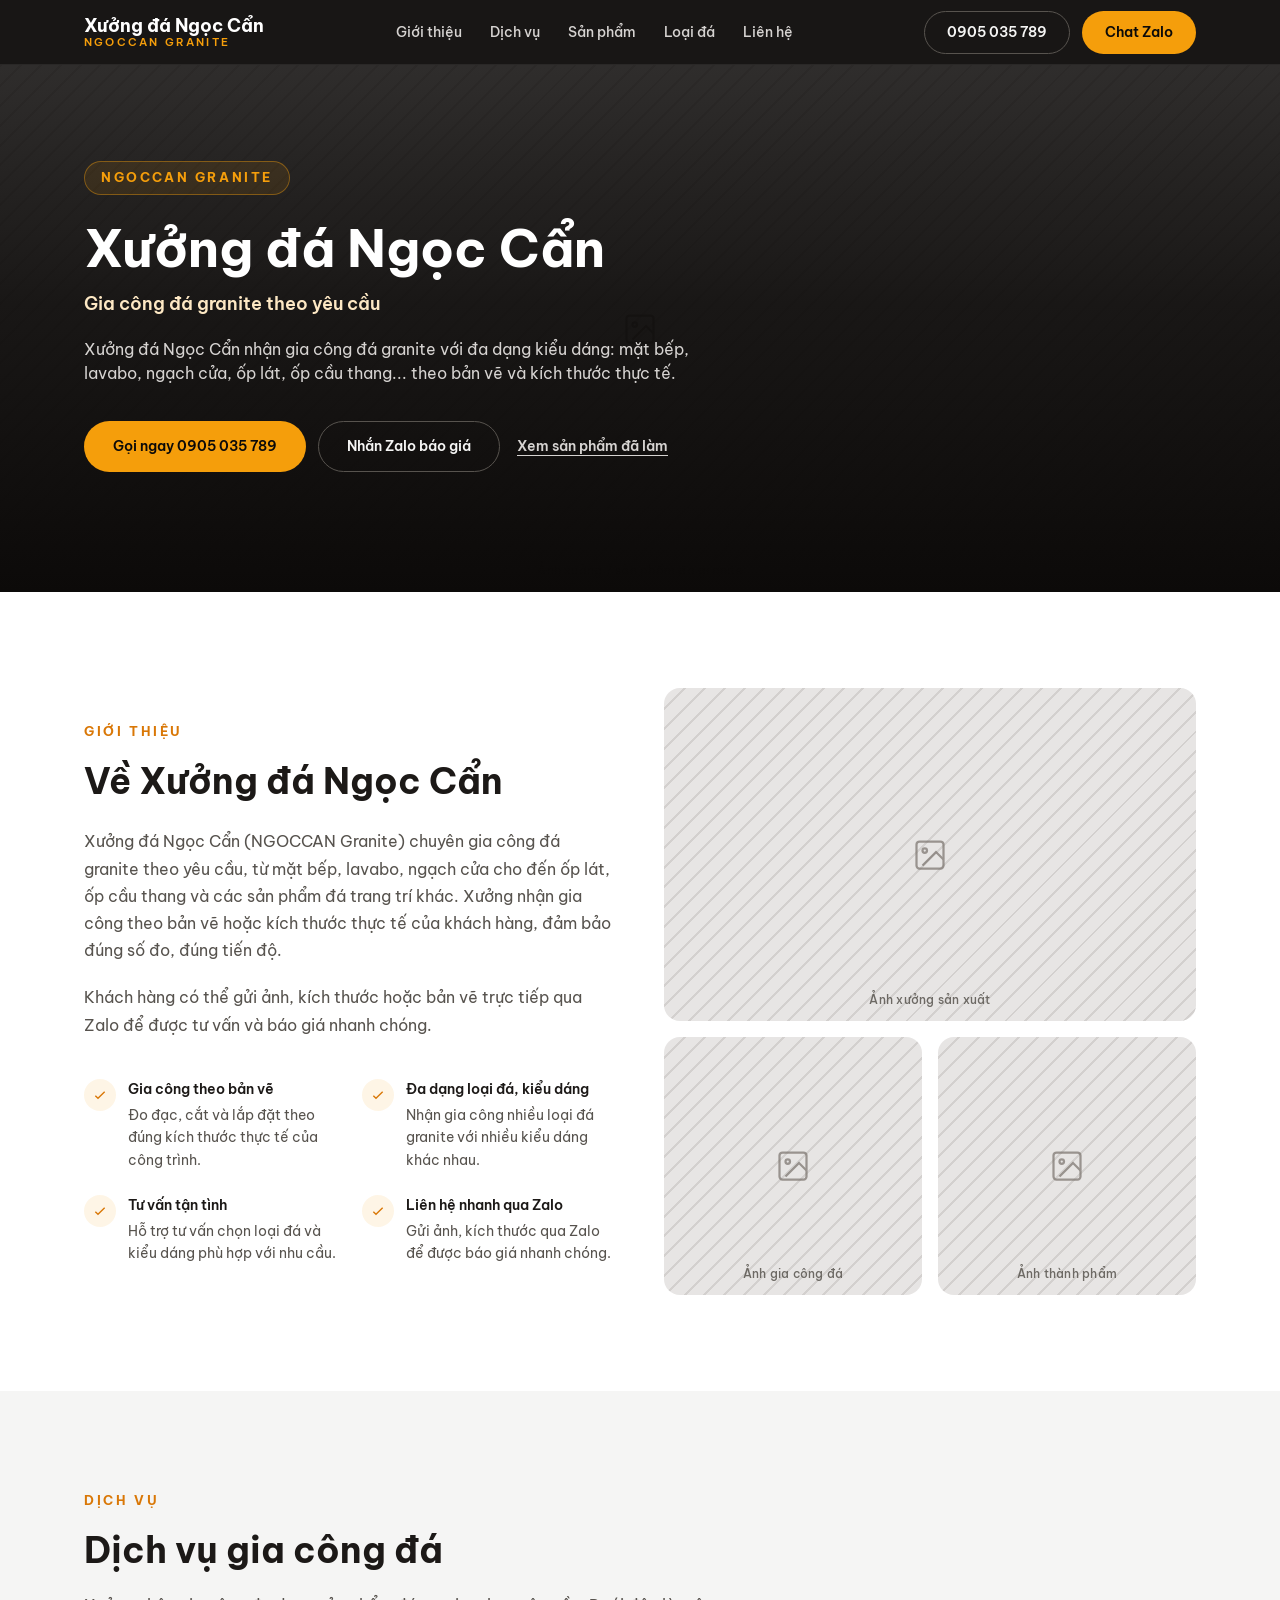
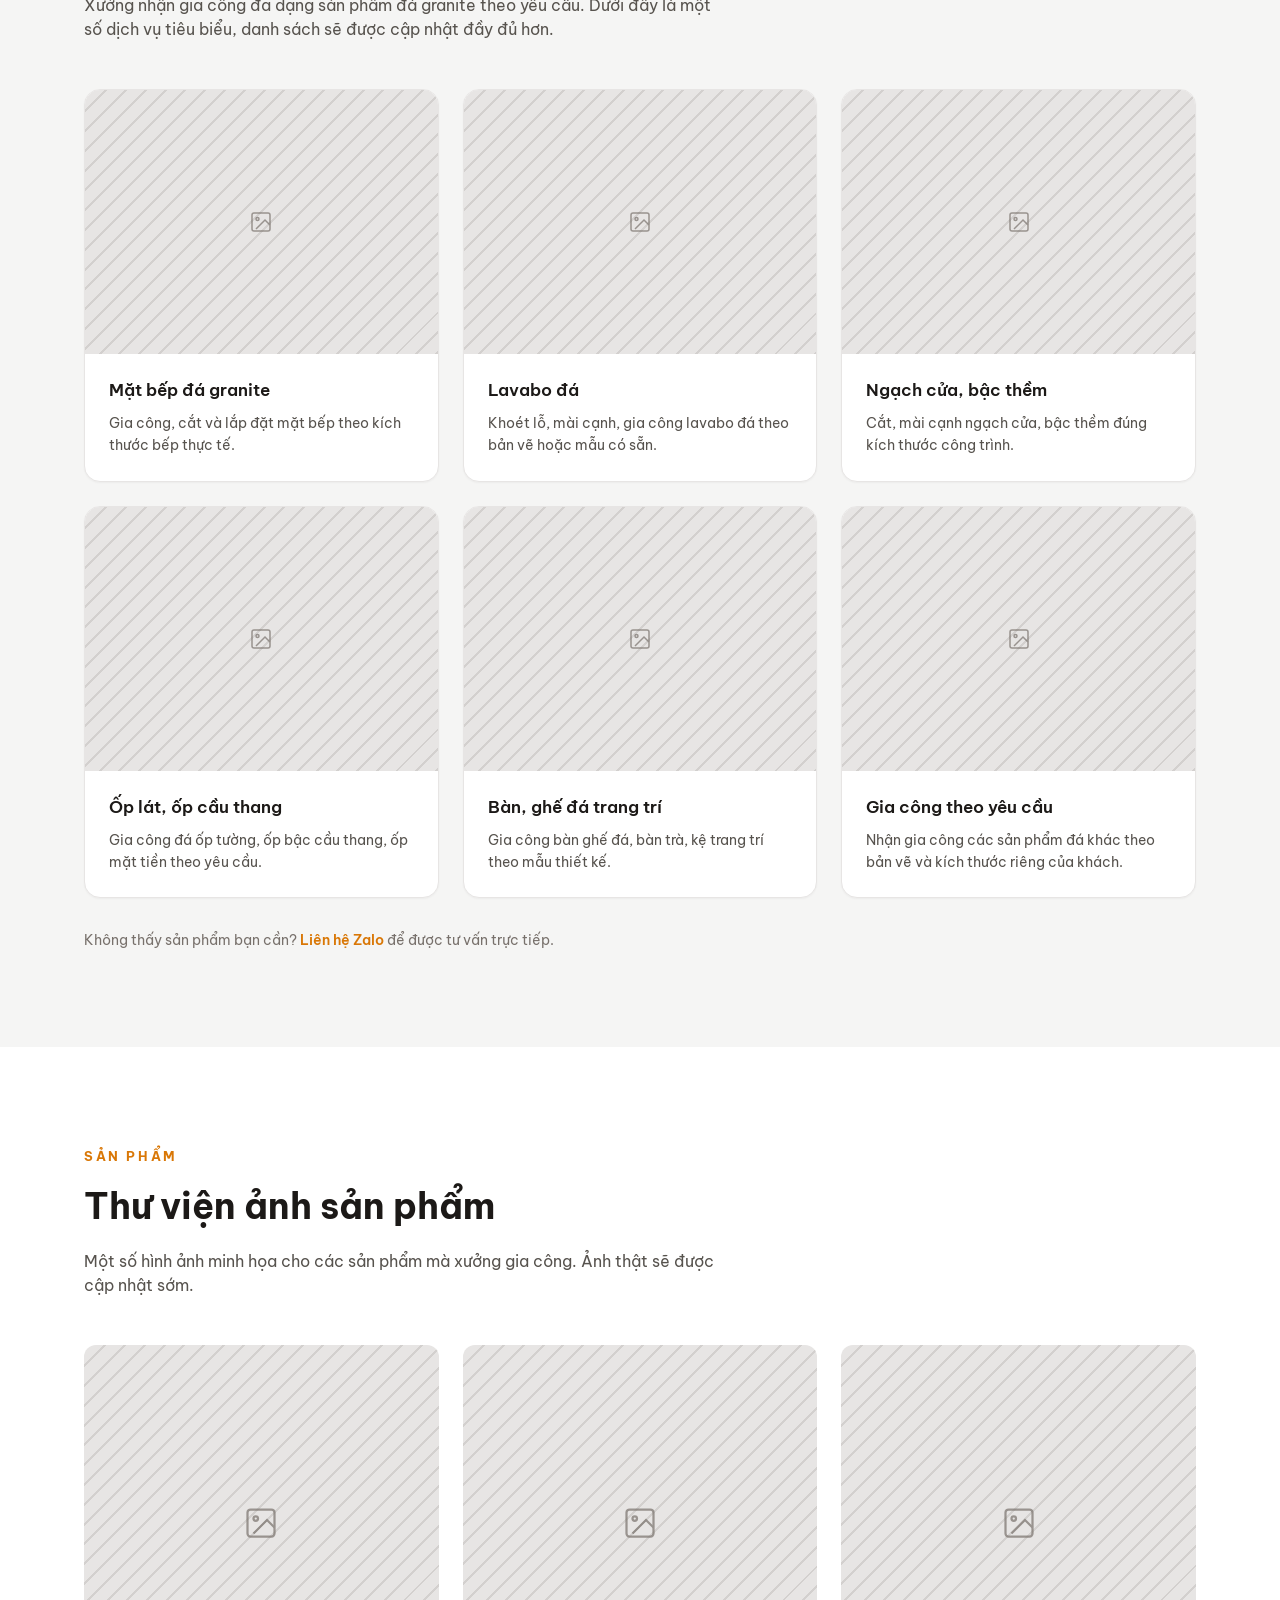
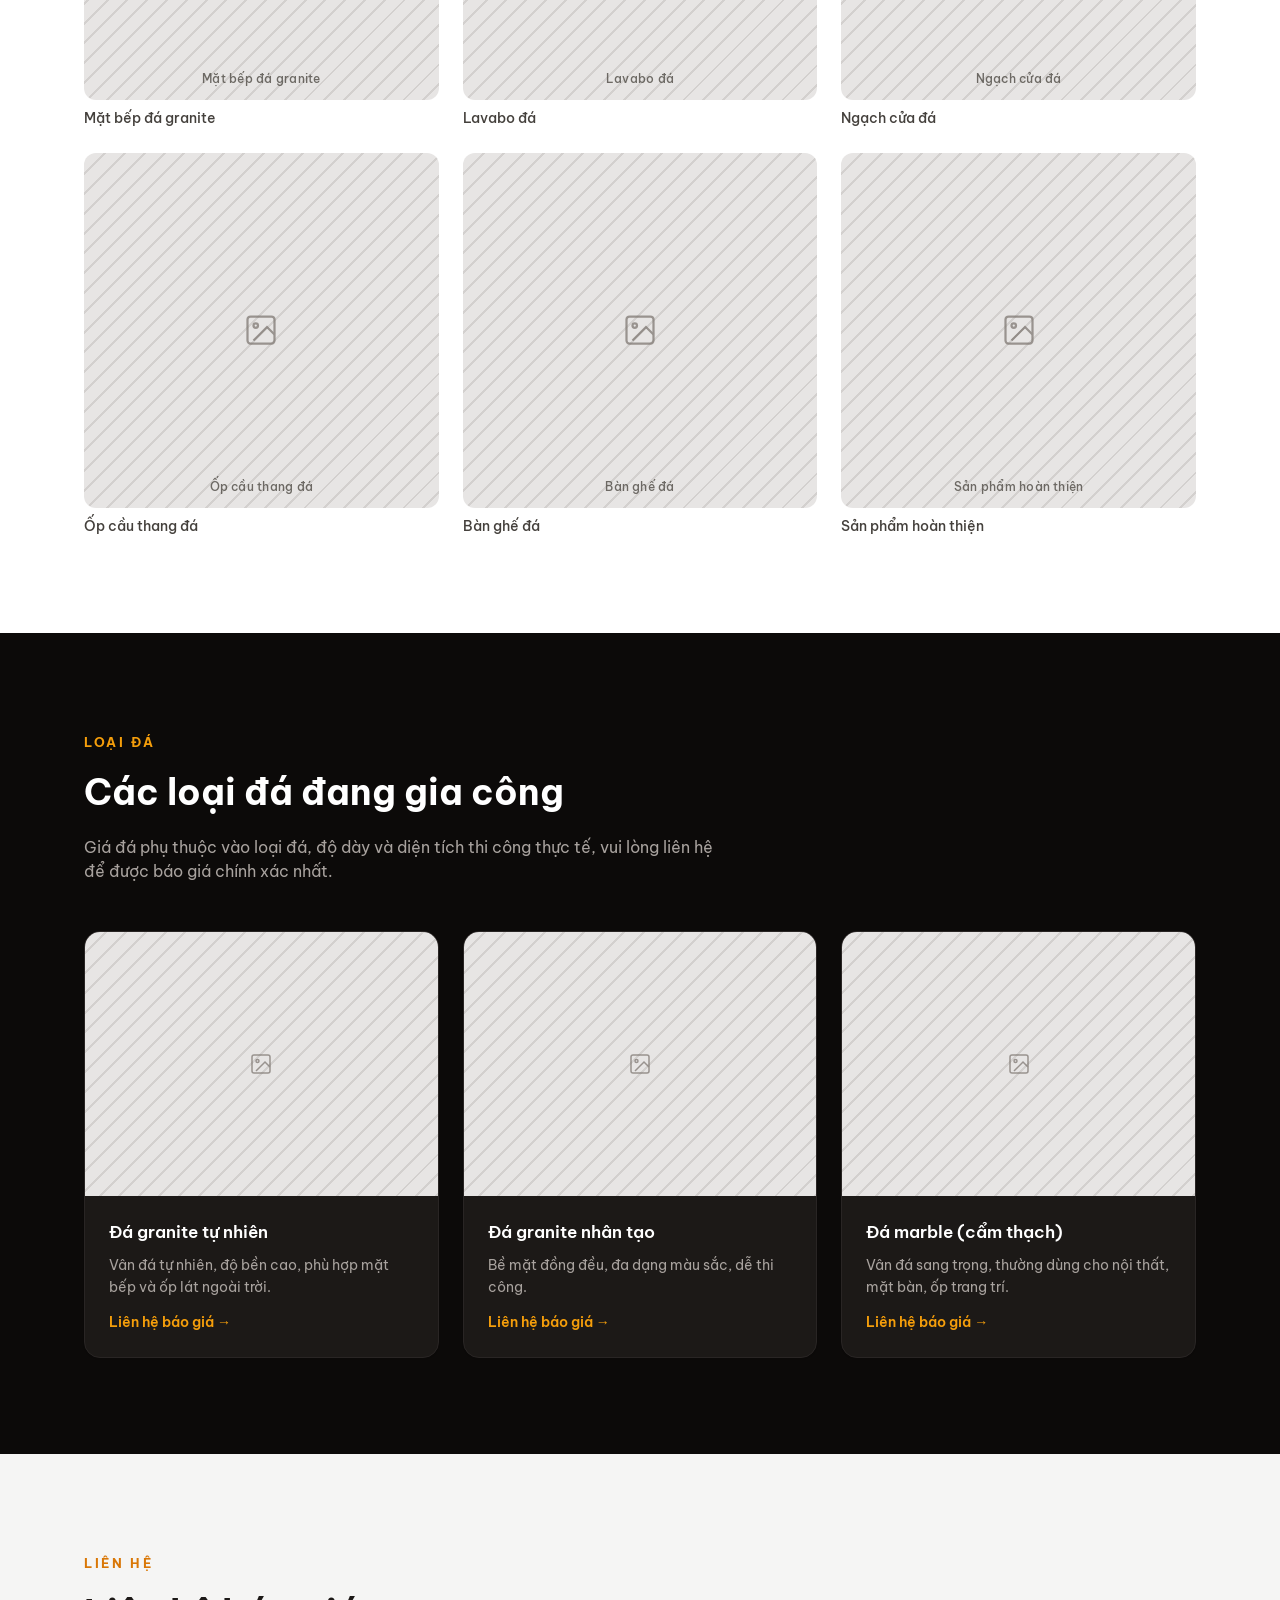
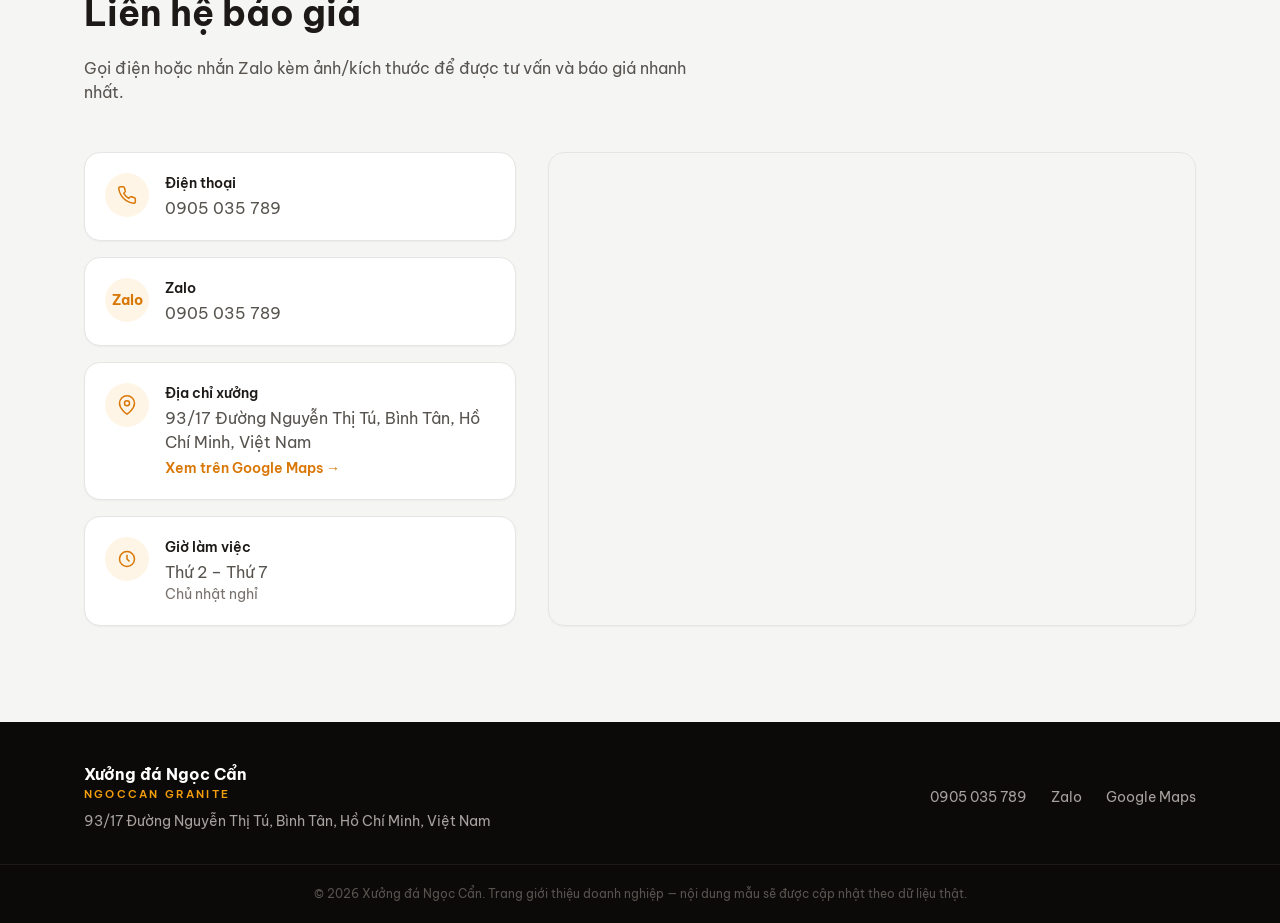
==== index.html @ cade65ae "Initial commit of Ngoc-Can-Granite landing page" ====
<!doctype html>
<html lang="vi">
<head>
  <meta charset="UTF-8" />
  <meta name="viewport" content="width=device-width, initial-scale=1" />
  <title>Xưởng đá Ngọc Cẩn | NGOCCAN Granite</title>
  <meta
    name="description"
    content="Xưởng đá Ngọc Cẩn nhận gia công đá granite theo yêu cầu: mặt bếp, lavabo, ngạch cửa, ốp lát, ốp cầu thang... theo bản vẽ và kích thước thực tế."
  />
  <link rel="preconnect" href="https://fonts.googleapis.com" />
  <link rel="preconnect" href="https://fonts.gstatic.com" crossorigin />
  <link
    href="https://fonts.googleapis.com/css2?family=Be+Vietnam+Pro:wght@400;500;600;700;800&display=swap"
    rel="stylesheet"
  />
  <link rel="stylesheet" href="css/styles.css" />
</head>
<body>
  <!-- HEADER -->
  <header class="site-header">
    <div class="container header-inner">
      <a href="#top" class="brand">
        <span class="brand-name">Xưởng đá Ngọc Cẩn</span>
        <span class="brand-sub">NGOCCAN Granite</span>
      </a>

      <nav class="nav-desktop" aria-label="Điều hướng chính">
        <a href="#gioi-thieu">Giới thiệu</a>
        <a href="#dich-vu">Dịch vụ</a>
        <a href="#san-pham">Sản phẩm</a>
        <a href="#loai-da">Loại đá</a>
        <a href="#lien-he">Liên hệ</a>
      </nav>

      <div class="header-cta">
        <a href="tel:0905035789" class="btn btn-outline-light">0905 035 789</a>
        <a
          href="https://zalo.me/0905035789"
          target="_blank"
          rel="noopener noreferrer"
          class="btn btn-primary"
          >Chat Zalo</a
        >
      </div>

      <button
        type="button"
        class="menu-toggle"
        id="menuToggle"
        aria-label="Mở menu"
        aria-expanded="false"
        aria-controls="mobileMenu"
      >
        <svg viewBox="0 0 24 24" fill="none" stroke="currentColor" stroke-width="1.8">
          <path d="M4 7h16M4 12h16M4 17h16" />
        </svg>
      </button>
    </div>

    <div class="mobile-menu" id="mobileMenu" hidden>
      <nav aria-label="Điều hướng di động">
        <a href="#gioi-thieu">Giới thiệu</a>
        <a href="#dich-vu">Dịch vụ</a>
        <a href="#san-pham">Sản phẩm</a>
        <a href="#loai-da">Loại đá</a>
        <a href="#lien-he">Liên hệ</a>
      </nav>
      <div class="mobile-menu-cta">
        <a href="tel:0905035789" class="btn btn-outline-light block"
          >Gọi 0905 035 789</a
        >
        <a
          href="https://zalo.me/0905035789"
          target="_blank"
          rel="noopener noreferrer"
          class="btn btn-primary block"
          >Chat Zalo</a
        >
      </div>
    </div>
  </header>

  <main>
    <!-- HERO -->
    <section id="top" class="hero">
      <div class="hero-bg">
        <div class="placeholder-img" data-label="Ảnh xưởng / sản phẩm đá granite"></div>
        <div class="hero-overlay"></div>
      </div>

      <div class="container hero-content">
        <span class="eyebrow eyebrow-dark">NGOCCAN Granite</span>
        <h1>Xưởng đá Ngọc Cẩn</h1>
        <p class="hero-tagline">Gia công đá granite theo yêu cầu</p>
        <p class="hero-desc">
          Xưởng đá Ngọc Cẩn nhận gia công đá granite với đa dạng kiểu dáng:
          mặt bếp, lavabo, ngạch cửa, ốp lát, ốp cầu thang... theo bản vẽ và
          kích thước thực tế.
        </p>
        <div class="hero-actions">
          <a href="tel:0905035789" class="btn btn-primary btn-lg"
            >Gọi ngay 0905 035 789</a
          >
          <a
            href="https://zalo.me/0905035789"
            target="_blank"
            rel="noopener noreferrer"
            class="btn btn-outline-light btn-lg"
            >Nhắn Zalo báo giá</a
          >
          <a href="#san-pham" class="btn btn-link">Xem sản phẩm đã làm</a>
        </div>
      </div>
    </section>

    <!-- GIỚI THIỆU -->
    <section id="gioi-thieu" class="section section-white">
      <div class="container about-grid">
        <div>
          <span class="eyebrow">Giới thiệu</span>
          <h2>Về Xưởng đá Ngọc Cẩn</h2>
          <p>
            Xưởng đá Ngọc Cẩn (NGOCCAN Granite) chuyên gia công đá granite
            theo yêu cầu, từ mặt bếp, lavabo, ngạch cửa cho đến ốp lát, ốp cầu
            thang và các sản phẩm đá trang trí khác. Xưởng nhận gia công theo
            bản vẽ hoặc kích thước thực tế của khách hàng, đảm bảo đúng số
            đo, đúng tiến độ.
          </p>
          <p>
            Khách hàng có thể gửi ảnh, kích thước hoặc bản vẽ trực tiếp qua
            Zalo để được tư vấn và báo giá nhanh chóng.
          </p>

          <dl class="highlights">
            <div class="highlight-item">
              <span class="highlight-icon">
                <svg viewBox="0 0 24 24" fill="none" stroke="currentColor" stroke-width="2">
                  <path d="M5 13l4 4L19 7" />
                </svg>
              </span>
              <div>
                <dt>Gia công theo bản vẽ</dt>
                <dd>
                  Đo đạc, cắt và lắp đặt theo đúng kích thước thực tế của
                  công trình.
                </dd>
              </div>
            </div>
            <div class="highlight-item">
              <span class="highlight-icon">
                <svg viewBox="0 0 24 24" fill="none" stroke="currentColor" stroke-width="2">
                  <path d="M5 13l4 4L19 7" />
                </svg>
              </span>
              <div>
                <dt>Đa dạng loại đá, kiểu dáng</dt>
                <dd>
                  Nhận gia công nhiều loại đá granite với nhiều kiểu dáng
                  khác nhau.
                </dd>
              </div>
            </div>
            <div class="highlight-item">
              <span class="highlight-icon">
                <svg viewBox="0 0 24 24" fill="none" stroke="currentColor" stroke-width="2">
                  <path d="M5 13l4 4L19 7" />
                </svg>
              </span>
              <div>
                <dt>Tư vấn tận tình</dt>
                <dd>
                  Hỗ trợ tư vấn chọn loại đá và kiểu dáng phù hợp với nhu
                  cầu.
                </dd>
              </div>
            </div>
            <div class="highlight-item">
              <span class="highlight-icon">
                <svg viewBox="0 0 24 24" fill="none" stroke="currentColor" stroke-width="2">
                  <path d="M5 13l4 4L19 7" />
                </svg>
              </span>
              <div>
                <dt>Liên hệ nhanh qua Zalo</dt>
                <dd>
                  Gửi ảnh, kích thước qua Zalo để được báo giá nhanh chóng.
                </dd>
              </div>
            </div>
          </dl>
        </div>

        <div class="about-images">
          <div class="placeholder-img about-img-main" data-label="Ảnh xưởng sản xuất"></div>
          <div class="placeholder-img" data-label="Ảnh gia công đá"></div>
          <div class="placeholder-img" data-label="Ảnh thành phẩm"></div>
        </div>
      </div>
    </section>

    <!-- DỊCH VỤ -->
    <!-- PLACEHOLDER: danh sách dịch vụ mẫu, xưởng bổ sung/chỉnh sửa sau -->
    <section id="dich-vu" class="section section-tint">
      <div class="container">
        <div class="section-heading">
          <span class="eyebrow">Dịch vụ</span>
          <h2>Dịch vụ gia công đá</h2>
          <p>
            Xưởng nhận gia công đa dạng sản phẩm đá granite theo yêu cầu.
            Dưới đây là một số dịch vụ tiêu biểu, danh sách sẽ được cập nhật
            đầy đủ hơn.
          </p>
        </div>

        <div class="grid grid-3 service-grid">
          <article class="card">
            <div class="placeholder-img card-img" data-label="Mặt bếp đá granite" data-compact></div>
            <div class="card-body">
              <h3>Mặt bếp đá granite</h3>
              <p>Gia công, cắt và lắp đặt mặt bếp theo kích thước bếp thực tế.</p>
            </div>
          </article>
          <article class="card">
            <div class="placeholder-img card-img" data-label="Lavabo đá" data-compact></div>
            <div class="card-body">
              <h3>Lavabo đá</h3>
              <p>Khoét lỗ, mài cạnh, gia công lavabo đá theo bản vẽ hoặc mẫu có sẵn.</p>
            </div>
          </article>
          <article class="card">
            <div class="placeholder-img card-img" data-label="Ngạch cửa, bậc thềm" data-compact></div>
            <div class="card-body">
              <h3>Ngạch cửa, bậc thềm</h3>
              <p>Cắt, mài cạnh ngạch cửa, bậc thềm đúng kích thước công trình.</p>
            </div>
          </article>
          <article class="card">
            <div class="placeholder-img card-img" data-label="Ốp lát, ốp cầu thang" data-compact></div>
            <div class="card-body">
              <h3>Ốp lát, ốp cầu thang</h3>
              <p>Gia công đá ốp tường, ốp bậc cầu thang, ốp mặt tiền theo yêu cầu.</p>
            </div>
          </article>
          <article class="card">
            <div class="placeholder-img card-img" data-label="Bàn, ghế đá trang trí" data-compact></div>
            <div class="card-body">
              <h3>Bàn, ghế đá trang trí</h3>
              <p>Gia công bàn ghế đá, bàn trà, kệ trang trí theo mẫu thiết kế.</p>
            </div>
          </article>
          <article class="card">
            <div class="placeholder-img card-img" data-label="Gia công theo yêu cầu" data-compact></div>
            <div class="card-body">
              <h3>Gia công theo yêu cầu</h3>
              <p>
                Nhận gia công các sản phẩm đá khác theo bản vẽ và kích thước
                riêng của khách.
              </p>
            </div>
          </article>
        </div>

        <p class="section-note">
          Không thấy sản phẩm bạn cần?
          <a href="https://zalo.me/0905035789" target="_blank" rel="noopener noreferrer"
            >Liên hệ Zalo</a
          >
          để được tư vấn trực tiếp.
        </p>
      </div>
    </section>

    <!-- THƯ VIỆN ẢNH -->
    <!-- PLACEHOLDER: ảnh mẫu, thay bằng ảnh thật của xưởng -->
    <section id="san-pham" class="section section-white">
      <div class="container">
        <div class="section-heading">
          <span class="eyebrow">Sản phẩm</span>
          <h2>Thư viện ảnh sản phẩm</h2>
          <p>
            Một số hình ảnh minh họa cho các sản phẩm mà xưởng gia công. Ảnh
            thật sẽ được cập nhật sớm.
          </p>
        </div>

        <div class="grid grid-3 gallery-grid" id="galleryGrid">
          <button type="button" class="gallery-item" data-label="Mặt bếp đá granite">
            <div class="placeholder-img" data-label="Mặt bếp đá granite"></div>
            <span class="gallery-caption">Mặt bếp đá granite</span>
          </button>
          <button type="button" class="gallery-item" data-label="Lavabo đá">
            <div class="placeholder-img" data-label="Lavabo đá"></div>
            <span class="gallery-caption">Lavabo đá</span>
          </button>
          <button type="button" class="gallery-item" data-label="Ngạch cửa đá">
            <div class="placeholder-img" data-label="Ngạch cửa đá"></div>
            <span class="gallery-caption">Ngạch cửa đá</span>
          </button>
          <button type="button" class="gallery-item" data-label="Ốp cầu thang đá">
            <div class="placeholder-img" data-label="Ốp cầu thang đá"></div>
            <span class="gallery-caption">Ốp cầu thang đá</span>
          </button>
          <button type="button" class="gallery-item" data-label="Bàn ghế đá">
            <div class="placeholder-img" data-label="Bàn ghế đá"></div>
            <span class="gallery-caption">Bàn ghế đá</span>
          </button>
          <button type="button" class="gallery-item" data-label="Sản phẩm hoàn thiện">
            <div class="placeholder-img" data-label="Sản phẩm hoàn thiện"></div>
            <span class="gallery-caption">Sản phẩm hoàn thiện</span>
          </button>
        </div>
      </div>
    </section>

    <!-- LOẠI ĐÁ -->
    <!-- PLACEHOLDER: loại đá mẫu, bổ sung loại đá thực tế đang gia công -->
    <section id="loai-da" class="section section-dark">
      <div class="container">
        <div class="section-heading">
          <span class="eyebrow eyebrow-dark">Loại đá</span>
          <h2 class="text-white">Các loại đá đang gia công</h2>
          <p class="text-muted">
            Giá đá phụ thuộc vào loại đá, độ dày và diện tích thi công thực
            tế, vui lòng liên hệ để được báo giá chính xác nhất.
          </p>
        </div>

        <div class="grid grid-3 stone-grid">
          <article class="card card-dark">
            <div class="placeholder-img card-img" data-label="Đá granite tự nhiên" data-compact></div>
            <div class="card-body">
              <h3>Đá granite tự nhiên</h3>
              <p>
                Vân đá tự nhiên, độ bền cao, phù hợp mặt bếp và ốp lát ngoài
                trời.
              </p>
              <a
                href="https://zalo.me/0905035789"
                target="_blank"
                rel="noopener noreferrer"
                class="card-link"
                >Liên hệ báo giá →</a
              >
            </div>
          </article>
          <article class="card card-dark">
            <div class="placeholder-img card-img" data-label="Đá granite nhân tạo" data-compact></div>
            <div class="card-body">
              <h3>Đá granite nhân tạo</h3>
              <p>Bề mặt đồng đều, đa dạng màu sắc, dễ thi công.</p>
              <a
                href="https://zalo.me/0905035789"
                target="_blank"
                rel="noopener noreferrer"
                class="card-link"
                >Liên hệ báo giá →</a
              >
            </div>
          </article>
          <article class="card card-dark">
            <div class="placeholder-img card-img" data-label="Đá marble (cẩm thạch)" data-compact></div>
            <div class="card-body">
              <h3>Đá marble (cẩm thạch)</h3>
              <p>
                Vân đá sang trọng, thường dùng cho nội thất, mặt bàn, ốp
                trang trí.
              </p>
              <a
                href="https://zalo.me/0905035789"
                target="_blank"
                rel="noopener noreferrer"
                class="card-link"
                >Liên hệ báo giá →</a
              >
            </div>
          </article>
        </div>
      </div>
    </section>

    <!-- LIÊN HỆ -->
    <section id="lien-he" class="section section-tint">
      <div class="container">
        <div class="section-heading">
          <span class="eyebrow">Liên hệ</span>
          <h2>Liên hệ báo giá</h2>
          <p>
            Gọi điện hoặc nhắn Zalo kèm ảnh/kích thước để được tư vấn và báo
            giá nhanh nhất.
          </p>
        </div>

        <div class="contact-grid">
          <div class="contact-cards">
            <a href="tel:0905035789" class="contact-card">
              <span class="contact-icon">
                <svg viewBox="0 0 24 24" fill="none" stroke="currentColor" stroke-width="1.8">
                  <path
                    d="M22 16.92v3a2 2 0 0 1-2.18 2 19.79 19.79 0 0 1-8.63-3.07 19.5 19.5 0 0 1-6-6 19.79 19.79 0 0 1-3.07-8.67A2 2 0 0 1 4.11 2h3a2 2 0 0 1 2 1.72c.127.96.361 1.903.7 2.81a2 2 0 0 1-.45 2.11L8.09 9.91a16 16 0 0 0 6 6l1.27-1.27a2 2 0 0 1 2.11-.45c.907.339 1.85.573 2.81.7A2 2 0 0 1 22 16.92z"
                  />
                </svg>
              </span>
              <div>
                <p class="contact-label">Điện thoại</p>
                <p class="contact-value">0905 035 789</p>
              </div>
            </a>

            <a
              href="https://zalo.me/0905035789"
              target="_blank"
              rel="noopener noreferrer"
              class="contact-card"
            >
              <span class="contact-icon contact-icon-text">Zalo</span>
              <div>
                <p class="contact-label">Zalo</p>
                <p class="contact-value">0905 035 789</p>
              </div>
            </a>

            <a
              href="https://maps.app.goo.gl/am6ZZ63BUA5D7sE89"
              target="_blank"
              rel="noopener noreferrer"
              class="contact-card"
            >
              <span class="contact-icon">
                <svg viewBox="0 0 24 24" fill="none" stroke="currentColor" stroke-width="1.8">
                  <path d="M21 10c0 7-9 13-9 13s-9-6-9-13a9 9 0 0 1 18 0z" />
                  <circle cx="12" cy="10" r="3" />
                </svg>
              </span>
              <div>
                <p class="contact-label">Địa chỉ xưởng</p>
                <p class="contact-value">
                  93/17 Đường Nguyễn Thị Tú, Bình Tân, Hồ Chí Minh, Việt Nam
                </p>
                <span class="contact-link">Xem trên Google Maps →</span>
              </div>
            </a>

            <div class="contact-card contact-card-static">
              <span class="contact-icon">
                <svg viewBox="0 0 24 24" fill="none" stroke="currentColor" stroke-width="1.8">
                  <circle cx="12" cy="12" r="9" />
                  <path d="M12 7v5l3 3" />
                </svg>
              </span>
              <div>
                <p class="contact-label">Giờ làm việc</p>
                <p class="contact-value">Thứ 2 – Thứ 7</p>
                <p class="contact-note">Chủ nhật nghỉ</p>
              </div>
            </div>
          </div>

          <div class="map-wrap">
            <iframe
              title="Bản đồ xưởng đá Ngọc Cẩn"
              src="https://www.google.com/maps?q=Kho+%C4%90%C3%A1+Hoa+C%C6%B0%C6%A1ng+Ng%E1%BB%8Dc+C%E1%BA%A9n,+93+%C4%90%C6%B0%E1%BB%9Dng+Nguy%E1%BB%85n+Th%E1%BB%8B+T%C3%BA,+B%C3%ACnh+T%C3%A2n,+H%E1%BB%93+Ch%C3%AD+Minh&output=embed"
              loading="lazy"
              referrerpolicy="no-referrer-when-downgrade"
            ></iframe>
          </div>
        </div>
      </div>
    </section>
  </main>

  <!-- FOOTER -->
  <footer class="site-footer">
    <div class="container footer-inner">
      <div>
        <p class="footer-name">Xưởng đá Ngọc Cẩn</p>
        <p class="footer-brand">NGOCCAN Granite</p>
        <p class="footer-address">
          93/17 Đường Nguyễn Thị Tú, Bình Tân, Hồ Chí Minh, Việt Nam
        </p>
      </div>
      <div class="footer-links">
        <a href="tel:0905035789">0905 035 789</a>
        <a href="https://zalo.me/0905035789" target="_blank" rel="noopener noreferrer">Zalo</a>
        <a
          href="https://maps.app.goo.gl/am6ZZ63BUA5D7sE89"
          target="_blank"
          rel="noopener noreferrer"
          >Google Maps</a
        >
      </div>
    </div>
    <p class="footer-copy">
      © <span id="year"></span> Xưởng đá Ngọc Cẩn. Trang giới thiệu doanh
      nghiệp — nội dung mẫu sẽ được cập nhật theo dữ liệu thật.
    </p>
  </footer>

  <!-- LIGHTBOX (thư viện ảnh) -->
  <div class="lightbox" id="lightbox" hidden>
    <div class="lightbox-inner">
      <button type="button" class="lightbox-close" id="lightboxClose" aria-label="Đóng">
        <svg viewBox="0 0 24 24" fill="none" stroke="currentColor" stroke-width="2">
          <path d="M6 6l12 12M18 6L6 18" />
        </svg>
      </button>
      <div class="placeholder-img lightbox-img" id="lightboxImg"></div>
      <p class="lightbox-caption" id="lightboxCaption"></p>
    </div>
  </div>

  <script src="js/main.js"></script>
</body>
</html>
---- css/styles.css ----
/* =========================================================
   Xưởng đá Ngọc Cẩn — trang giới thiệu doanh nghiệp (tĩnh)
   ========================================================= */

:root {
  --stone-950: #0c0a09;
  --stone-900: #1c1917;
  --stone-800: #292524;
  --stone-700: #44403c;
  --stone-600: #57534e;
  --stone-500: #78716c;
  --stone-400: #a8a29e;
  --stone-300: #d6d3d1;
  --stone-200: #e7e5e4;
  --stone-100: #f5f5f4;
  --stone-50: #fafaf9;
  --amber-600: #d97706;
  --amber-500: #f59e0b;
  --amber-400: #fbbf24;
  --white: #ffffff;

  --container-width: 1152px;
  --radius-lg: 16px;
  --radius-full: 999px;
  --font-sans: "Be Vietnam Pro", "Segoe UI", Roboto, Helvetica, Arial,
    sans-serif;

  /* Icon "ảnh" dùng cho khối placeholder (thay bằng ảnh thật sau) */
  --icon-image-placeholder: url("[data-uri]");
}

* {
  box-sizing: border-box;
}

html {
  scroll-behavior: smooth;
}

body {
  margin: 0;
  font-family: var(--font-sans);
  color: var(--stone-800);
  background: var(--white);
  line-height: 1.5;
}

h1,
h2,
h3,
p,
dl,
dd {
  margin: 0;
}

a {
  color: inherit;
  text-decoration: none;
}

img,
svg {
  display: block;
  max-width: 100%;
}

button {
  font: inherit;
  cursor: pointer;
}

.container {
  width: 100%;
  max-width: var(--container-width);
  margin: 0 auto;
  padding: 0 20px;
}

/* ---------- Buttons ---------- */
.btn {
  display: inline-flex;
  align-items: center;
  justify-content: center;
  gap: 6px;
  border-radius: var(--radius-full);
  padding: 10px 22px;
  font-weight: 600;
  font-size: 14px;
  border: 1px solid transparent;
  transition: background-color 0.15s ease, color 0.15s ease,
    border-color 0.15s ease;
  white-space: nowrap;
}

.btn-primary {
  background: var(--amber-500);
  color: var(--stone-950);
}
.btn-primary:hover {
  background: var(--amber-400);
}

.btn-outline-light {
  border-color: var(--stone-600);
  color: var(--stone-100);
}
.btn-outline-light:hover {
  border-color: var(--amber-500);
  color: var(--amber-400);
}

.btn-link {
  color: var(--stone-300);
  text-decoration: underline;
  text-underline-offset: 4px;
  padding: 10px 4px;
}
.btn-link:hover {
  color: var(--white);
}

.btn-lg {
  padding: 14px 28px;
}

.btn.block {
  display: flex;
  width: 100%;
}

/* ---------- Header ---------- */
.site-header {
  position: sticky;
  top: 0;
  z-index: 50;
  background: rgba(12, 10, 9, 0.95);
  border-bottom: 1px solid rgba(255, 255, 255, 0.08);
}

.header-inner {
  height: 64px;
  display: flex;
  align-items: center;
  justify-content: space-between;
  gap: 16px;
}

.brand {
  display: flex;
  flex-direction: column;
  line-height: 1.2;
}
.brand-name {
  font-weight: 700;
  font-size: 18px;
  color: var(--white);
}
.brand-sub {
  font-size: 11px;
  font-weight: 600;
  letter-spacing: 0.2em;
  text-transform: uppercase;
  color: var(--amber-500);
}

.nav-desktop {
  display: none;
  align-items: center;
  gap: 28px;
}
.nav-desktop a {
  font-size: 14px;
  font-weight: 500;
  color: var(--stone-300);
}
.nav-desktop a:hover {
  color: var(--amber-400);
}

.header-cta {
  display: none;
  align-items: center;
  gap: 12px;
}

.menu-toggle {
  display: flex;
  align-items: center;
  justify-content: center;
  width: 40px;
  height: 40px;
  border-radius: 8px;
  border: 1px solid var(--stone-700);
  background: transparent;
  color: var(--stone-100);
}
.menu-toggle svg {
  width: 20px;
  height: 20px;
}

.mobile-menu {
  border-top: 1px solid var(--stone-800);
  background: var(--stone-950);
  padding: 8px 20px 24px;
}
.mobile-menu nav {
  display: flex;
  flex-direction: column;
  gap: 2px;
}
.mobile-menu nav a {
  padding: 10px 12px;
  border-radius: 8px;
  font-size: 14px;
  font-weight: 500;
  color: var(--stone-200);
}
.mobile-menu nav a:hover {
  background: var(--stone-900);
}
.mobile-menu-cta {
  margin-top: 16px;
  display: flex;
  flex-direction: column;
  gap: 12px;
}

@media (min-width: 768px) {
  .nav-desktop,
  .header-cta {
    display: flex;
  }
  .menu-toggle,
  .mobile-menu {
    display: none;
  }
}

/* ---------- Sections ---------- */
.section {
  padding: 72px 0;
}
@media (min-width: 640px) {
  .section {
    padding: 96px 0;
  }
}

.section-white {
  background: var(--white);
}
.section-tint {
  background: var(--stone-100);
}
.section-dark {
  background: var(--stone-950);
}

.section-heading {
  max-width: 640px;
  margin-bottom: 48px;
}
.section-heading p {
  margin-top: 16px;
  color: var(--stone-600);
}
.section-heading .text-muted {
  color: var(--stone-400);
}

.eyebrow {
  display: inline-block;
  font-size: 13px;
  font-weight: 700;
  letter-spacing: 0.2em;
  text-transform: uppercase;
  color: var(--amber-600);
}
.eyebrow-dark {
  color: var(--amber-500);
}

h2 {
  margin-top: 12px;
  font-size: 30px;
  font-weight: 700;
  color: var(--stone-900);
}
.text-white {
  color: var(--white);
}
@media (min-width: 640px) {
  h2 {
    font-size: 36px;
  }
}

.section-note {
  margin-top: 32px;
  font-size: 14px;
  color: var(--stone-500);
}
.section-note a {
  font-weight: 600;
  color: var(--amber-600);
}
.section-note a:hover {
  text-decoration: underline;
}

/* ---------- Placeholder image block ---------- */
.placeholder-img {
  position: relative;
  display: flex;
  align-items: center;
  justify-content: center;
  background-color: var(--stone-200);
  background-image: repeating-linear-gradient(
    135deg,
    rgba(120, 113, 108, 0.18) 0px,
    rgba(120, 113, 108, 0.18) 2px,
    transparent 2px,
    transparent 14px
  );
  overflow: hidden;
}
.placeholder-img::before {
  content: "";
  display: block;
  width: 36px;
  height: 36px;
  background-color: rgba(120, 113, 108, 0.7);
  -webkit-mask: var(--icon-image-placeholder) center / contain no-repeat;
  mask: var(--icon-image-placeholder) center / contain no-repeat;
}
.placeholder-img::after {
  content: attr(data-label);
  position: absolute;
  bottom: 12px;
  left: 50%;
  transform: translateX(-50%);
  font-size: 12px;
  font-weight: 500;
  letter-spacing: 0.02em;
  color: rgba(87, 83, 78, 0.85);
  text-align: center;
  padding: 0 12px;
  max-width: 100%;
}
.placeholder-img[data-compact]::before {
  width: 24px;
  height: 24px;
}
.placeholder-img[data-compact]::after {
  display: none;
}

/* ---------- Hero ---------- */
.hero {
  position: relative;
  background: var(--stone-950);
  overflow: hidden;
}
.hero-bg {
  position: absolute;
  inset: 0;
}
.hero-bg .placeholder-img {
  height: 100%;
  width: 100%;
  opacity: 0.4;
}
.hero-overlay {
  position: absolute;
  inset: 0;
  background: linear-gradient(
    to top,
    var(--stone-950) 0%,
    rgba(12, 10, 9, 0.85) 55%,
    rgba(12, 10, 9, 0.6) 100%
  );
}
.hero-content {
  position: relative;
  padding: 96px 20px 120px;
  display: flex;
  flex-direction: column;
  align-items: flex-start;
}
.hero-content .eyebrow-dark {
  border: 1px solid rgba(245, 158, 11, 0.4);
  background: rgba(245, 158, 11, 0.1);
  border-radius: var(--radius-full);
  padding: 6px 16px;
}
.hero-content h1 {
  margin-top: 24px;
  max-width: 640px;
  font-size: 40px;
  font-weight: 700;
  line-height: 1.15;
  color: var(--white);
}
.hero-tagline {
  margin-top: 12px;
  max-width: 520px;
  font-size: 18px;
  font-weight: 600;
  color: #fde8c4;
}
.hero-desc {
  margin-top: 20px;
  max-width: 640px;
  font-size: 16px;
  color: var(--stone-300);
}
.hero-actions {
  margin-top: 36px;
  display: flex;
  flex-direction: column;
  gap: 12px;
  align-items: flex-start;
}
@media (min-width: 640px) {
  .hero-content h1 {
    font-size: 52px;
  }
  .hero-actions {
    flex-direction: row;
    align-items: center;
  }
}

/* ---------- About ---------- */
.about-grid {
  display: grid;
  grid-template-columns: 1fr;
  gap: 48px;
  align-items: center;
}
@media (min-width: 1024px) {
  .about-grid {
    grid-template-columns: 1fr 1fr;
  }
}
.about-grid > div:first-child p {
  margin-top: 20px;
  color: var(--stone-600);
  line-height: 1.7;
}

.highlights {
  margin-top: 40px;
  display: grid;
  grid-template-columns: 1fr;
  gap: 24px;
}
@media (min-width: 640px) {
  .highlights {
    grid-template-columns: 1fr 1fr;
  }
}
.highlight-item {
  display: flex;
  gap: 12px;
}
.highlight-icon {
  flex: none;
  display: flex;
  align-items: center;
  justify-content: center;
  width: 32px;
  height: 32px;
  border-radius: var(--radius-full);
  background: rgba(245, 158, 11, 0.1);
  color: var(--amber-600);
}
.highlight-icon svg {
  width: 16px;
  height: 16px;
}
.highlight-item dt {
  font-size: 14px;
  font-weight: 600;
  color: var(--stone-900);
}
.highlight-item dd {
  margin-top: 4px;
  font-size: 14px;
  color: var(--stone-600);
  line-height: 1.6;
}

.about-images {
  display: grid;
  grid-template-columns: 1fr 1fr;
  gap: 16px;
}
.about-img-main {
  grid-column: 1 / -1;
  aspect-ratio: 16 / 10;
  border-radius: var(--radius-lg);
}
.about-images > .placeholder-img:not(.about-img-main) {
  aspect-ratio: 1 / 1;
  border-radius: var(--radius-lg);
}

/* ---------- Cards / grid ---------- */
.grid {
  display: grid;
  gap: 24px;
  grid-template-columns: 1fr;
}
@media (min-width: 640px) {
  .grid-3 {
    grid-template-columns: 1fr 1fr;
  }
}
@media (min-width: 1024px) {
  .grid-3 {
    grid-template-columns: 1fr 1fr 1fr;
  }
}

.card {
  background: var(--white);
  border-radius: var(--radius-lg);
  overflow: hidden;
  box-shadow: 0 1px 2px rgba(0, 0, 0, 0.04);
  border: 1px solid var(--stone-200);
  transition: box-shadow 0.15s ease;
}
.card:hover {
  box-shadow: 0 8px 20px rgba(0, 0, 0, 0.08);
}
.card-img {
  aspect-ratio: 4 / 3;
}
.card-body {
  padding: 24px;
}
.card-body h3 {
  font-size: 17px;
  font-weight: 600;
  color: var(--stone-900);
}
.card-body p {
  margin-top: 8px;
  font-size: 14px;
  color: var(--stone-600);
  line-height: 1.6;
}

.card-dark {
  background: var(--stone-900);
  border-color: var(--stone-800);
}
.card-dark h3 {
  color: var(--white);
}
.card-dark p {
  color: var(--stone-400);
}
.card-link {
  margin-top: 14px;
  display: inline-flex;
  font-size: 14px;
  font-weight: 600;
  color: var(--amber-500);
}
.card-link:hover {
  color: var(--amber-400);
}

/* ---------- Gallery ---------- */
.gallery-item {
  text-align: left;
  background: none;
  border: none;
  padding: 0;
}
.gallery-item .placeholder-img {
  aspect-ratio: 1 / 1;
  border-radius: 12px;
  transition: transform 0.15s ease;
}
.gallery-item:hover .placeholder-img {
  transform: scale(1.02);
}
.gallery-caption {
  display: block;
  margin-top: 8px;
  font-size: 14px;
  font-weight: 500;
  color: var(--stone-700);
}

/* ---------- Lightbox ---------- */
.lightbox {
  position: fixed;
  inset: 0;
  z-index: 60;
  display: flex;
  align-items: center;
  justify-content: center;
  padding: 16px;
  background: rgba(12, 10, 9, 0.9);
}
.lightbox[hidden] {
  display: none;
}
.lightbox-inner {
  position: relative;
  width: 100%;
  max-width: 640px;
}
.lightbox-close {
  position: absolute;
  top: -44px;
  right: 0;
  display: flex;
  align-items: center;
  justify-content: center;
  width: 36px;
  height: 36px;
  border-radius: var(--radius-full);
  background: var(--stone-800);
  border: none;
  color: var(--white);
}
.lightbox-close:hover {
  background: var(--stone-700);
}
.lightbox-close svg {
  width: 16px;
  height: 16px;
}
.lightbox-img {
  aspect-ratio: 4 / 3;
  width: 100%;
  border-radius: var(--radius-lg);
}
.lightbox-caption {
  margin-top: 12px;
  text-align: center;
  font-size: 14px;
  font-weight: 500;
  color: var(--stone-200);
}

/* ---------- Contact ---------- */
.contact-grid {
  display: grid;
  grid-template-columns: 1fr;
  gap: 32px;
}
@media (min-width: 1024px) {
  .contact-grid {
    grid-template-columns: 2fr 3fr;
  }
}

.contact-cards {
  display: flex;
  flex-direction: column;
  gap: 16px;
}
.contact-card {
  display: flex;
  align-items: flex-start;
  gap: 16px;
  background: var(--white);
  border-radius: var(--radius-lg);
  padding: 20px;
  box-shadow: 0 1px 2px rgba(0, 0, 0, 0.04);
  border: 1px solid var(--stone-200);
  transition: box-shadow 0.15s ease;
}
.contact-card:hover {
  box-shadow: 0 8px 20px rgba(0, 0, 0, 0.08);
}
.contact-card-static {
  cursor: default;
}
.contact-icon {
  flex: none;
  display: flex;
  align-items: center;
  justify-content: center;
  width: 44px;
  height: 44px;
  border-radius: var(--radius-full);
  background: rgba(245, 158, 11, 0.1);
  color: var(--amber-600);
}
.contact-icon svg {
  width: 20px;
  height: 20px;
}
.contact-icon-text {
  font-size: 14px;
  font-weight: 700;
}
.contact-label {
  font-size: 14px;
  font-weight: 600;
  color: var(--stone-900);
}
.contact-value {
  margin-top: 2px;
  font-size: 16px;
  color: var(--stone-600);
}
.contact-note {
  font-size: 14px;
  color: var(--stone-500);
}
.contact-link {
  margin-top: 4px;
  display: inline-block;
  font-size: 14px;
  font-weight: 600;
  color: var(--amber-600);
}

.map-wrap {
  border-radius: var(--radius-lg);
  overflow: hidden;
  box-shadow: 0 1px 2px rgba(0, 0, 0, 0.04);
  border: 1px solid var(--stone-200);
}
.map-wrap iframe {
  width: 100%;
  height: 320px;
  border: 0;
  display: block;
}
@media (min-width: 1024px) {
  .map-wrap iframe {
    height: 100%;
    min-height: 420px;
  }
}

/* ---------- Footer ---------- */
.site-footer {
  background: var(--stone-950);
  padding: 40px 0 0;
}
.footer-inner {
  display: flex;
  flex-direction: column;
  gap: 24px;
  padding-bottom: 32px;
}
@media (min-width: 768px) {
  .footer-inner {
    flex-direction: row;
    align-items: center;
    justify-content: space-between;
  }
}
.footer-name {
  font-size: 16px;
  font-weight: 700;
  color: var(--white);
}
.footer-brand {
  font-size: 11px;
  font-weight: 600;
  letter-spacing: 0.2em;
  text-transform: uppercase;
  color: var(--amber-500);
}
.footer-address {
  margin-top: 8px;
  font-size: 14px;
  color: var(--stone-400);
}
.footer-links {
  display: flex;
  flex-wrap: wrap;
  gap: 12px 24px;
  font-size: 14px;
  color: var(--stone-400);
}
.footer-links a:hover {
  color: var(--amber-400);
}
.footer-copy {
  margin: 0;
  border-top: 1px solid var(--stone-900);
  padding: 20px;
  text-align: center;
  font-size: 12px;
  color: var(--stone-600);
}
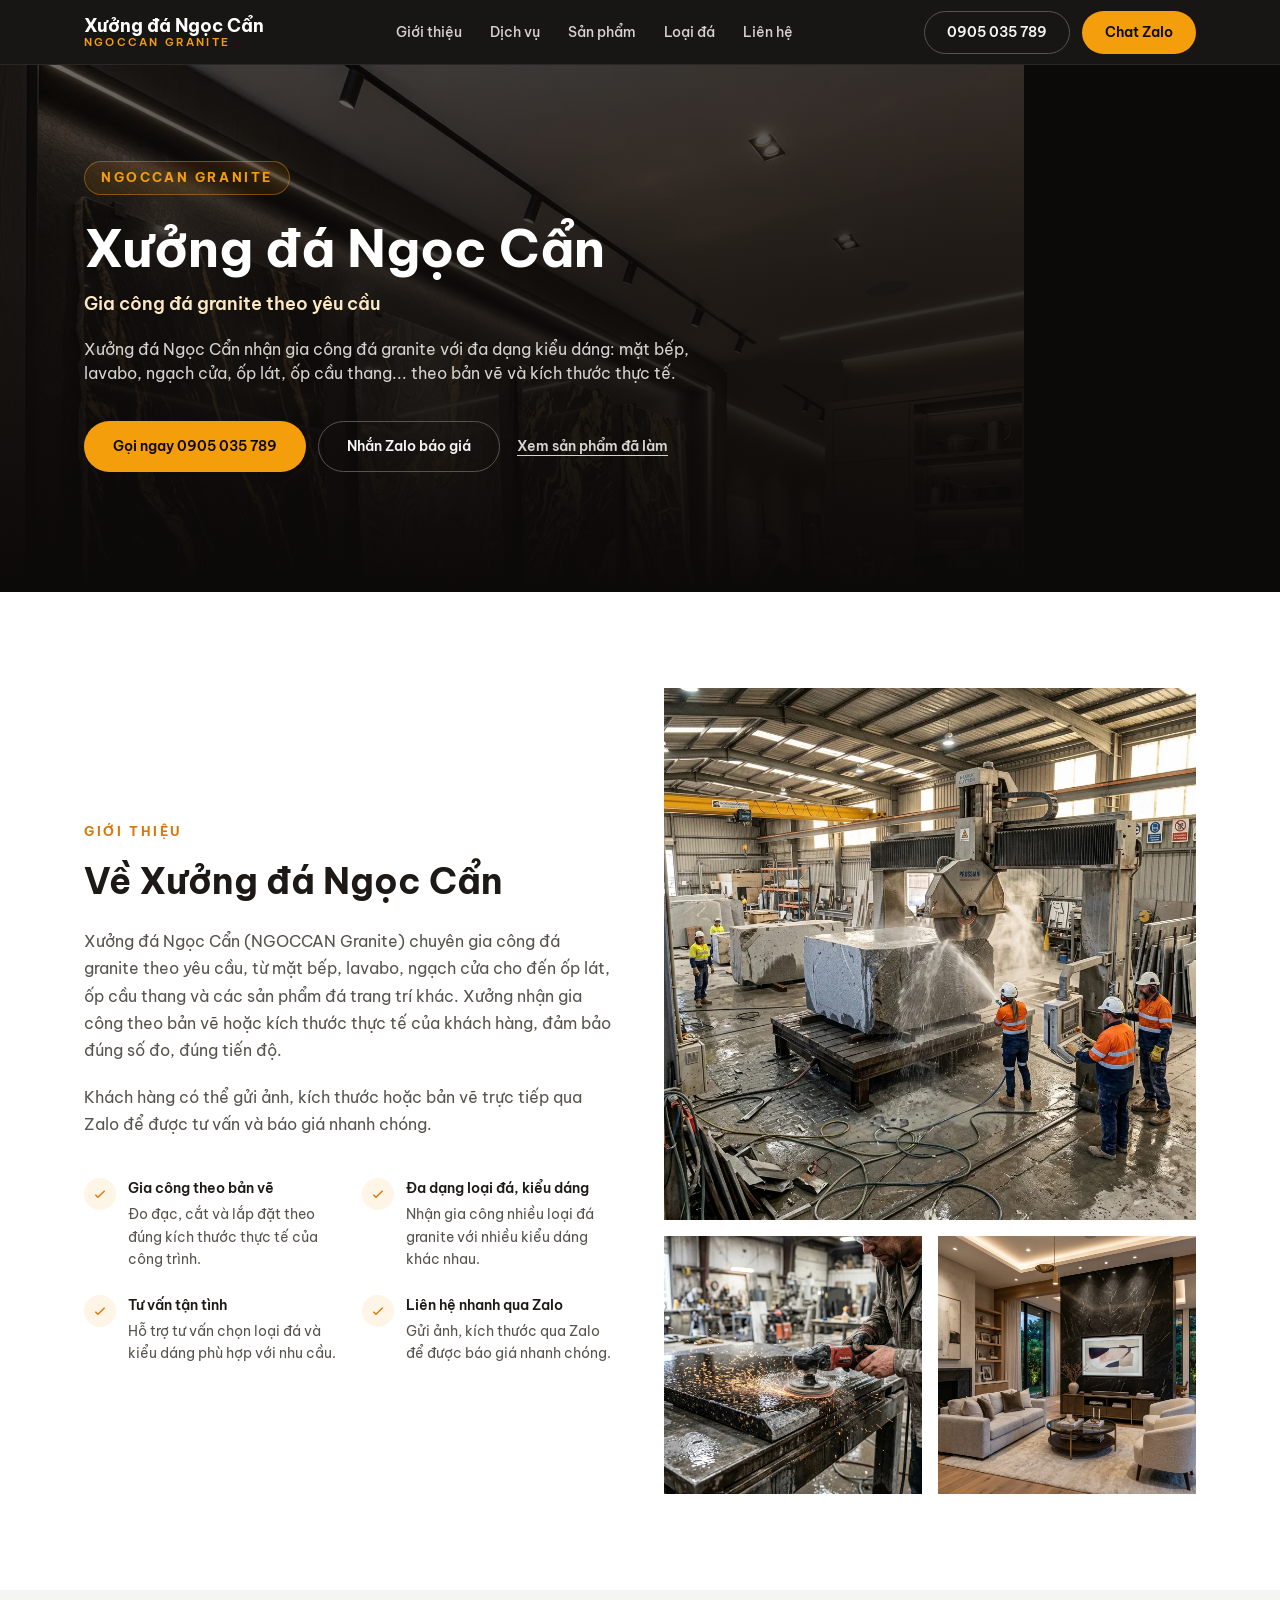
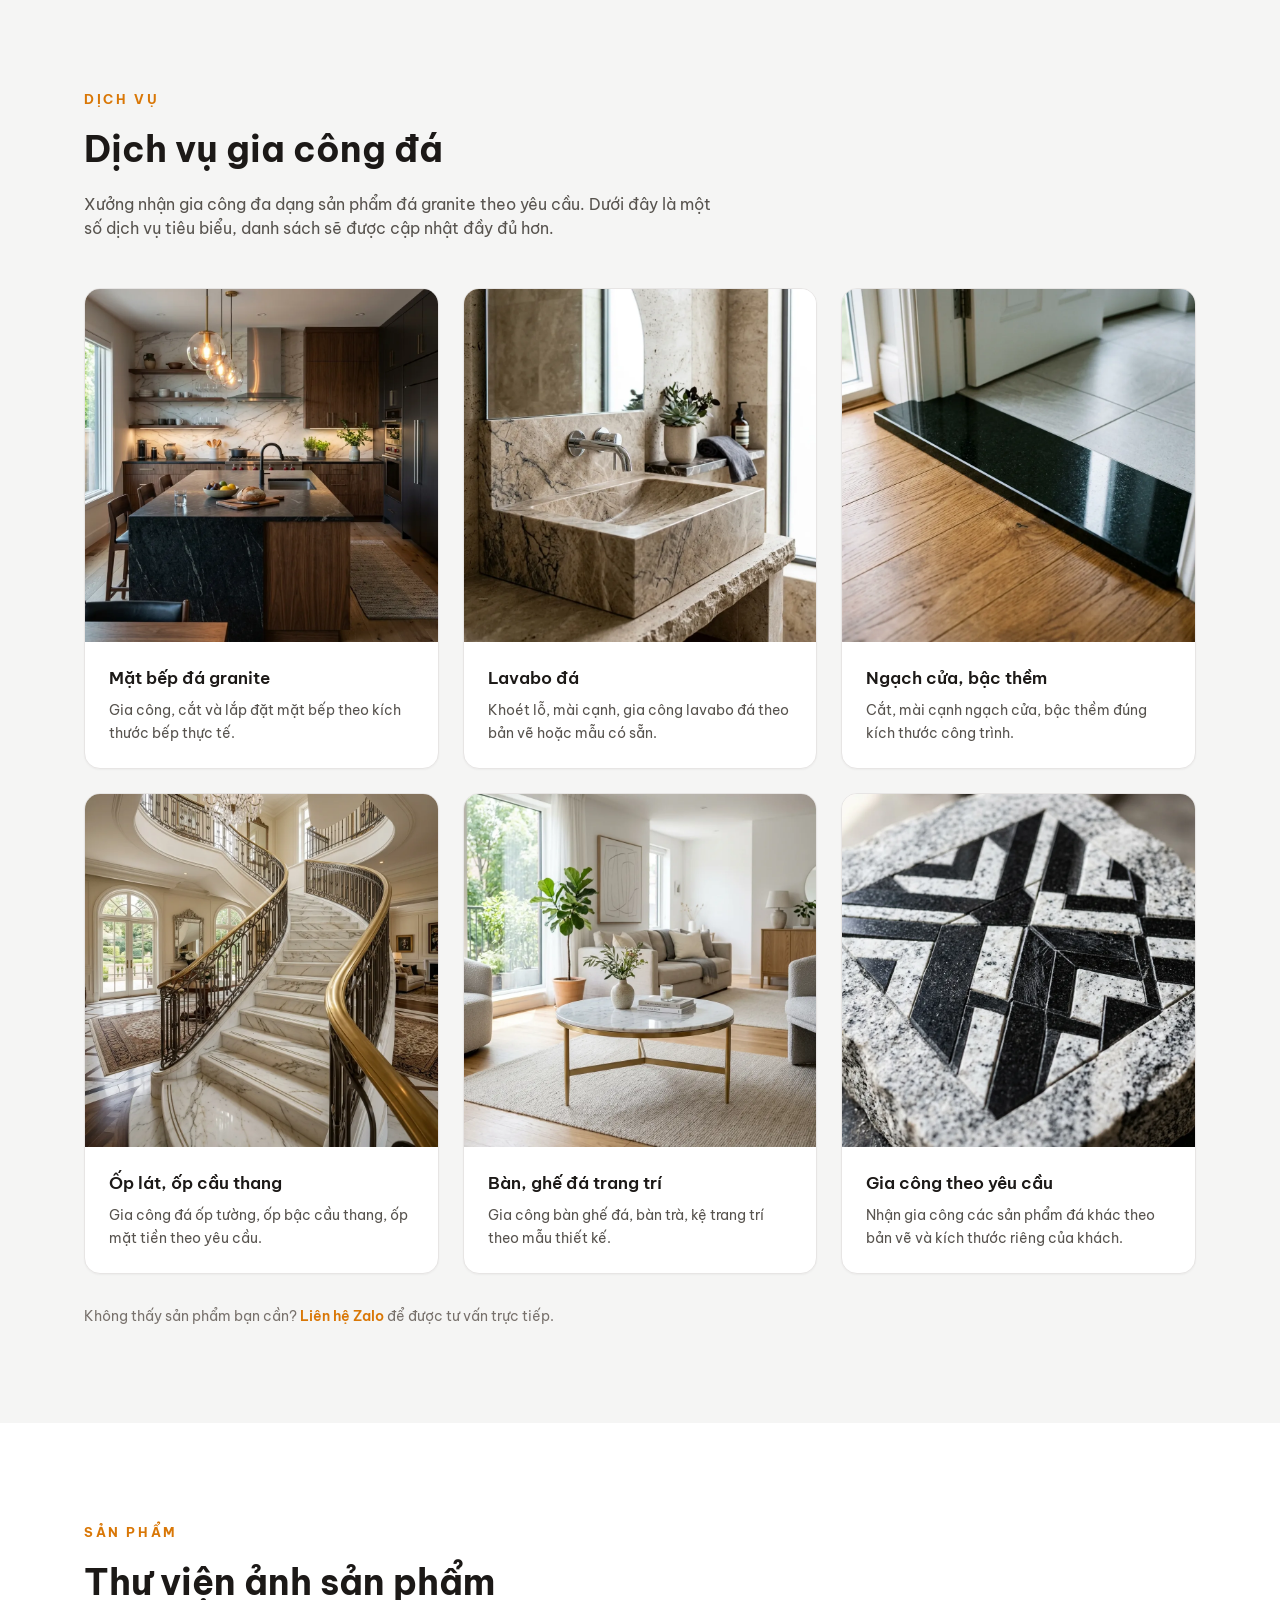
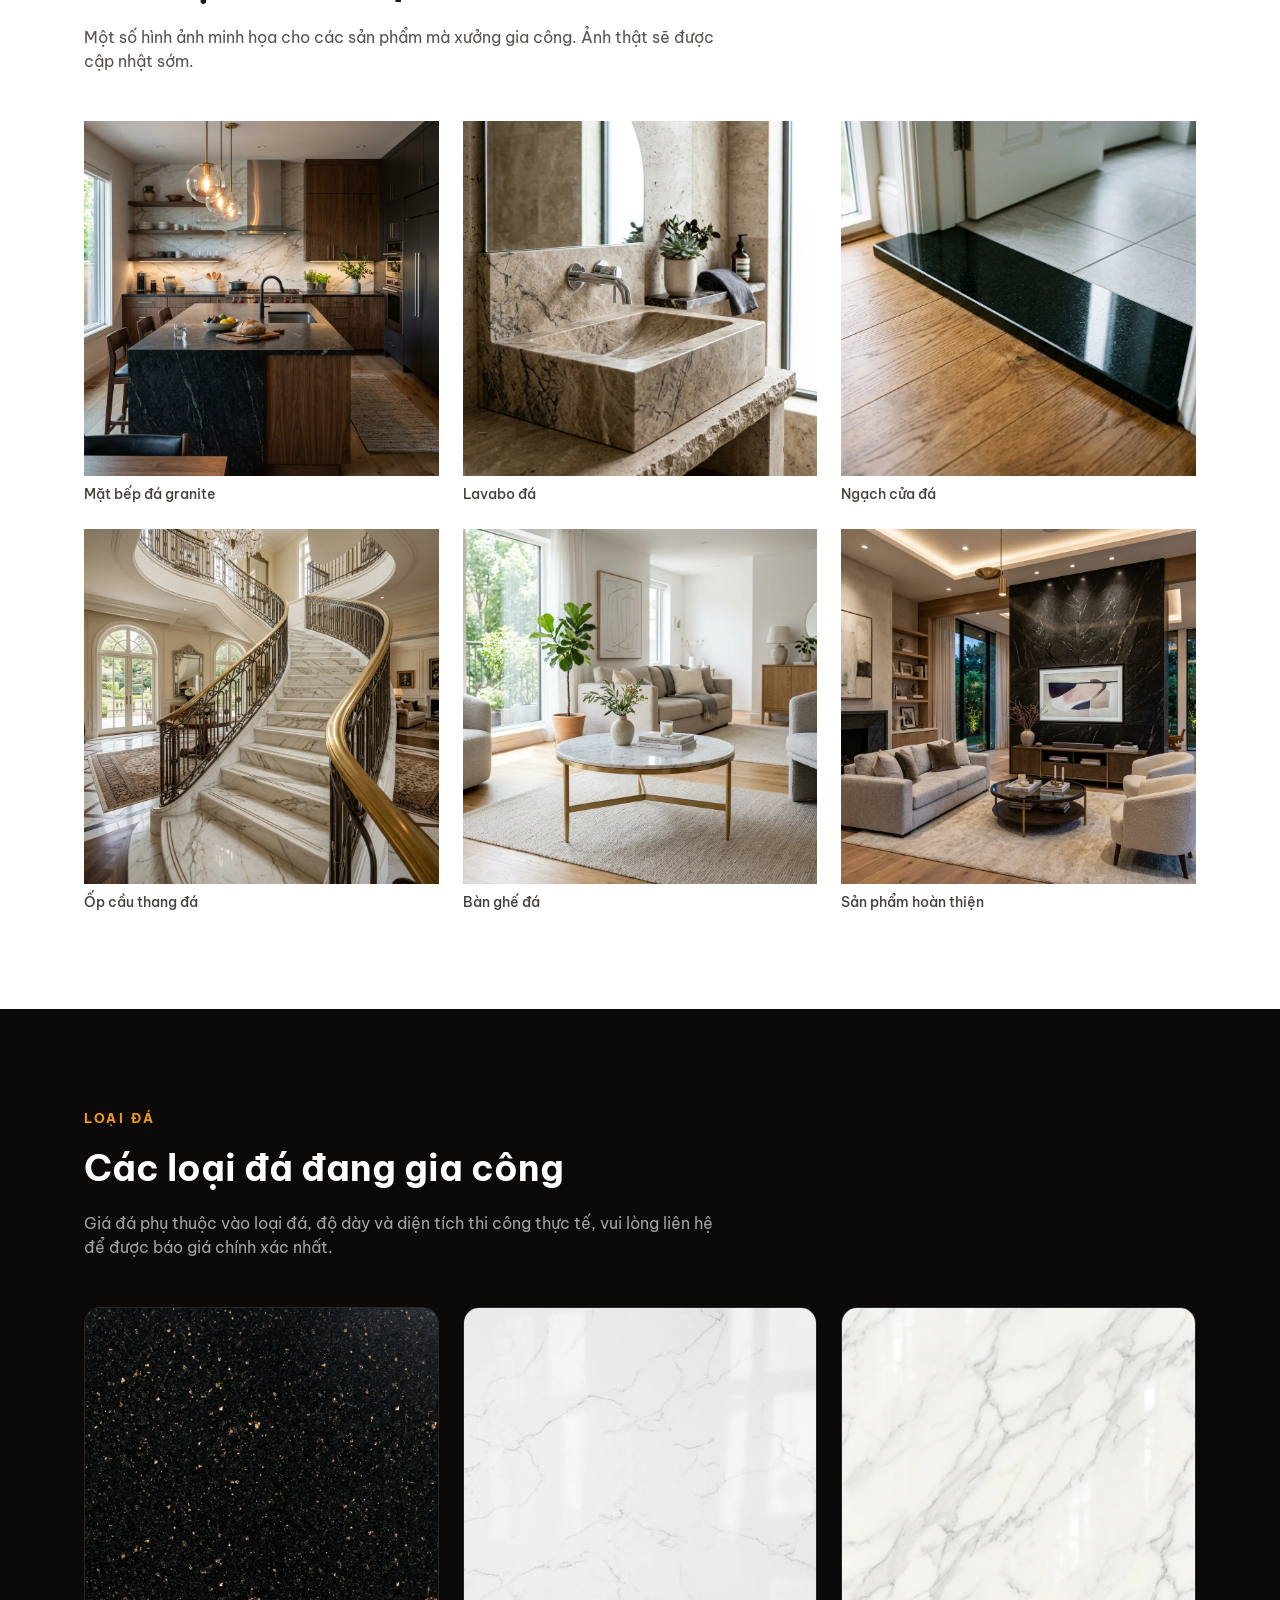
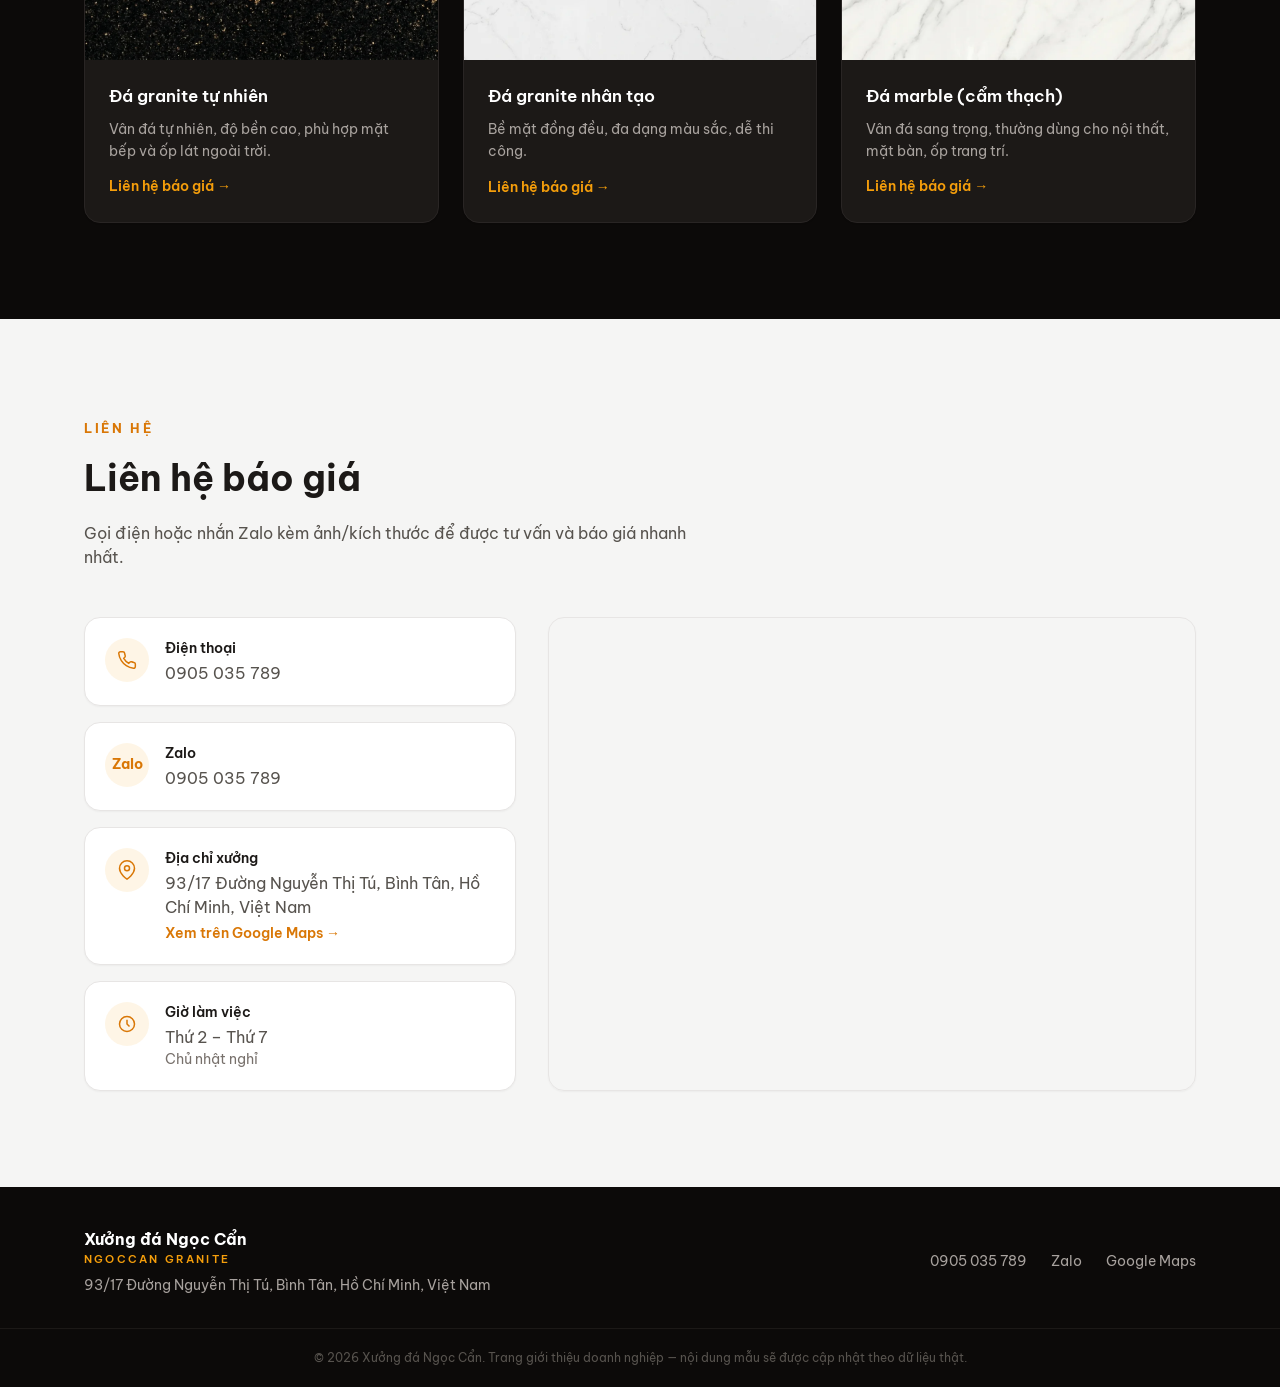
==== commit 0e259dc4: "feat: replace placeholder divs with standard image tags in index.html" ====
--- a/index.html
+++ b/index.html
@@ -85,7 +85,7 @@
     <!-- HERO -->
     <section id="top" class="hero">
       <div class="hero-bg">
-        <div class="placeholder-img" data-label="Ảnh xưởng / sản phẩm đá granite"></div>
+        <img src="images/hero_bg.webp" alt="Không gian trưng bày đá Granite Ngọc Cẩn" class="hero-img" />
         <div class="hero-overlay"></div>
       </div>
 
@@ -192,9 +192,15 @@
         </div>
 
         <div class="about-images">
-          <div class="placeholder-img about-img-main" data-label="Ảnh xưởng sản xuất"></div>
-          <div class="placeholder-img" data-label="Ảnh gia công đá"></div>
-          <div class="placeholder-img" data-label="Ảnh thành phẩm"></div>
+          <div class="img-wrap about-img-main">
+            <img src="images/about_factory.webp" alt="Xưởng gia công đá Ngọc Cẩn" loading="lazy" />
+          </div>
+          <div class="img-wrap">
+            <img src="images/about_processing.webp" alt="Thợ gia công đá thủ công chuyên nghiệp" loading="lazy" />
+          </div>
+          <div class="img-wrap">
+            <img src="images/about_finished.webp" alt="Công trình ốp đá hoàn thiện" loading="lazy" />
+          </div>
         </div>
       </div>
     </section>
@@ -215,42 +221,54 @@
 
         <div class="grid grid-3 service-grid">
           <article class="card">
-            <div class="placeholder-img card-img" data-label="Mặt bếp đá granite" data-compact></div>
+            <div class="img-wrap card-img">
+              <img src="images/kitchen.webp" alt="Mặt bếp đá granite" loading="lazy" />
+            </div>
             <div class="card-body">
               <h3>Mặt bếp đá granite</h3>
               <p>Gia công, cắt và lắp đặt mặt bếp theo kích thước bếp thực tế.</p>
             </div>
           </article>
           <article class="card">
-            <div class="placeholder-img card-img" data-label="Lavabo đá" data-compact></div>
+            <div class="img-wrap card-img">
+              <img src="images/lavabo.webp" alt="Lavabo đá" loading="lazy" />
+            </div>
             <div class="card-body">
               <h3>Lavabo đá</h3>
               <p>Khoét lỗ, mài cạnh, gia công lavabo đá theo bản vẽ hoặc mẫu có sẵn.</p>
             </div>
           </article>
           <article class="card">
-            <div class="placeholder-img card-img" data-label="Ngạch cửa, bậc thềm" data-compact></div>
+            <div class="img-wrap card-img">
+              <img src="images/threshold.webp" alt="Ngạch cửa, bậc thềm" loading="lazy" />
+            </div>
             <div class="card-body">
               <h3>Ngạch cửa, bậc thềm</h3>
               <p>Cắt, mài cạnh ngạch cửa, bậc thềm đúng kích thước công trình.</p>
             </div>
           </article>
           <article class="card">
-            <div class="placeholder-img card-img" data-label="Ốp lát, ốp cầu thang" data-compact></div>
+            <div class="img-wrap card-img">
+              <img src="images/stairs.webp" alt="Ốp lát, ốp cầu thang" loading="lazy" />
+            </div>
             <div class="card-body">
               <h3>Ốp lát, ốp cầu thang</h3>
               <p>Gia công đá ốp tường, ốp bậc cầu thang, ốp mặt tiền theo yêu cầu.</p>
             </div>
           </article>
           <article class="card">
-            <div class="placeholder-img card-img" data-label="Bàn, ghế đá trang trí" data-compact></div>
+            <div class="img-wrap card-img">
+              <img src="images/furniture.webp" alt="Bàn, ghế đá trang trí" loading="lazy" />
+            </div>
             <div class="card-body">
               <h3>Bàn, ghế đá trang trí</h3>
               <p>Gia công bàn ghế đá, bàn trà, kệ trang trí theo mẫu thiết kế.</p>
             </div>
           </article>
           <article class="card">
-            <div class="placeholder-img card-img" data-label="Gia công theo yêu cầu" data-compact></div>
+            <div class="img-wrap card-img">
+              <img src="images/custom.webp" alt="Gia công theo yêu cầu" loading="lazy" />
+            </div>
             <div class="card-body">
               <h3>Gia công theo yêu cầu</h3>
               <p>
@@ -285,28 +303,40 @@
         </div>
 
         <div class="grid grid-3 gallery-grid" id="galleryGrid">
-          <button type="button" class="gallery-item" data-label="Mặt bếp đá granite">
-            <div class="placeholder-img" data-label="Mặt bếp đá granite"></div>
+          <button type="button" class="gallery-item" data-src="images/kitchen.webp" data-label="Mặt bếp đá granite">
+            <div class="img-wrap aspect-square">
+              <img src="images/kitchen.webp" alt="Mặt bếp đá granite" loading="lazy" />
+            </div>
             <span class="gallery-caption">Mặt bếp đá granite</span>
           </button>
-          <button type="button" class="gallery-item" data-label="Lavabo đá">
-            <div class="placeholder-img" data-label="Lavabo đá"></div>
+          <button type="button" class="gallery-item" data-src="images/lavabo.webp" data-label="Lavabo đá">
+            <div class="img-wrap aspect-square">
+              <img src="images/lavabo.webp" alt="Lavabo đá" loading="lazy" />
+            </div>
             <span class="gallery-caption">Lavabo đá</span>
           </button>
-          <button type="button" class="gallery-item" data-label="Ngạch cửa đá">
-            <div class="placeholder-img" data-label="Ngạch cửa đá"></div>
+          <button type="button" class="gallery-item" data-src="images/threshold.webp" data-label="Ngạch cửa đá">
+            <div class="img-wrap aspect-square">
+              <img src="images/threshold.webp" alt="Ngạch cửa đá" loading="lazy" />
+            </div>
             <span class="gallery-caption">Ngạch cửa đá</span>
           </button>
-          <button type="button" class="gallery-item" data-label="Ốp cầu thang đá">
-            <div class="placeholder-img" data-label="Ốp cầu thang đá"></div>
+          <button type="button" class="gallery-item" data-src="images/stairs.webp" data-label="Ốp cầu thang đá">
+            <div class="img-wrap aspect-square">
+              <img src="images/stairs.webp" alt="Ốp cầu thang đá" loading="lazy" />
+            </div>
             <span class="gallery-caption">Ốp cầu thang đá</span>
           </button>
-          <button type="button" class="gallery-item" data-label="Bàn ghế đá">
-            <div class="placeholder-img" data-label="Bàn ghế đá"></div>
+          <button type="button" class="gallery-item" data-src="images/furniture.webp" data-label="Bàn ghế đá">
+            <div class="img-wrap aspect-square">
+              <img src="images/furniture.webp" alt="Bàn ghế đá" loading="lazy" />
+            </div>
             <span class="gallery-caption">Bàn ghế đá</span>
           </button>
-          <button type="button" class="gallery-item" data-label="Sản phẩm hoàn thiện">
-            <div class="placeholder-img" data-label="Sản phẩm hoàn thiện"></div>
+          <button type="button" class="gallery-item" data-src="images/about_finished.webp" data-label="Sản phẩm hoàn thiện">
+            <div class="img-wrap aspect-square">
+              <img src="images/about_finished.webp" alt="Sản phẩm hoàn thiện" loading="lazy" />
+            </div>
             <span class="gallery-caption">Sản phẩm hoàn thiện</span>
           </button>
         </div>
@@ -328,7 +358,9 @@
 
         <div class="grid grid-3 stone-grid">
           <article class="card card-dark">
-            <div class="placeholder-img card-img" data-label="Đá granite tự nhiên" data-compact></div>
+            <div class="img-wrap card-img">
+              <img src="images/stone_natural.webp" alt="Đá granite tự nhiên" loading="lazy" />
+            </div>
             <div class="card-body">
               <h3>Đá granite tự nhiên</h3>
               <p>
@@ -345,7 +377,9 @@
             </div>
           </article>
           <article class="card card-dark">
-            <div class="placeholder-img card-img" data-label="Đá granite nhân tạo" data-compact></div>
+            <div class="img-wrap card-img">
+              <img src="images/stone_artificial.webp" alt="Đá granite nhân tạo" loading="lazy" />
+            </div>
             <div class="card-body">
               <h3>Đá granite nhân tạo</h3>
               <p>Bề mặt đồng đều, đa dạng màu sắc, dễ thi công.</p>
@@ -359,7 +393,9 @@
             </div>
           </article>
           <article class="card card-dark">
-            <div class="placeholder-img card-img" data-label="Đá marble (cẩm thạch)" data-compact></div>
+            <div class="img-wrap card-img">
+              <img src="images/stone_marble.webp" alt="Đá marble (cẩm thạch)" loading="lazy" />
+            </div>
             <div class="card-body">
               <h3>Đá marble (cẩm thạch)</h3>
               <p>
@@ -504,7 +540,7 @@
           <path d="M6 6l12 12M18 6L6 18" />
         </svg>
       </button>
-      <div class="placeholder-img lightbox-img" id="lightboxImg"></div>
+      <img class="lightbox-img" id="lightboxImg" src="" alt="" />
       <p class="lightbox-caption" id="lightboxCaption"></p>
     </div>
   </div>
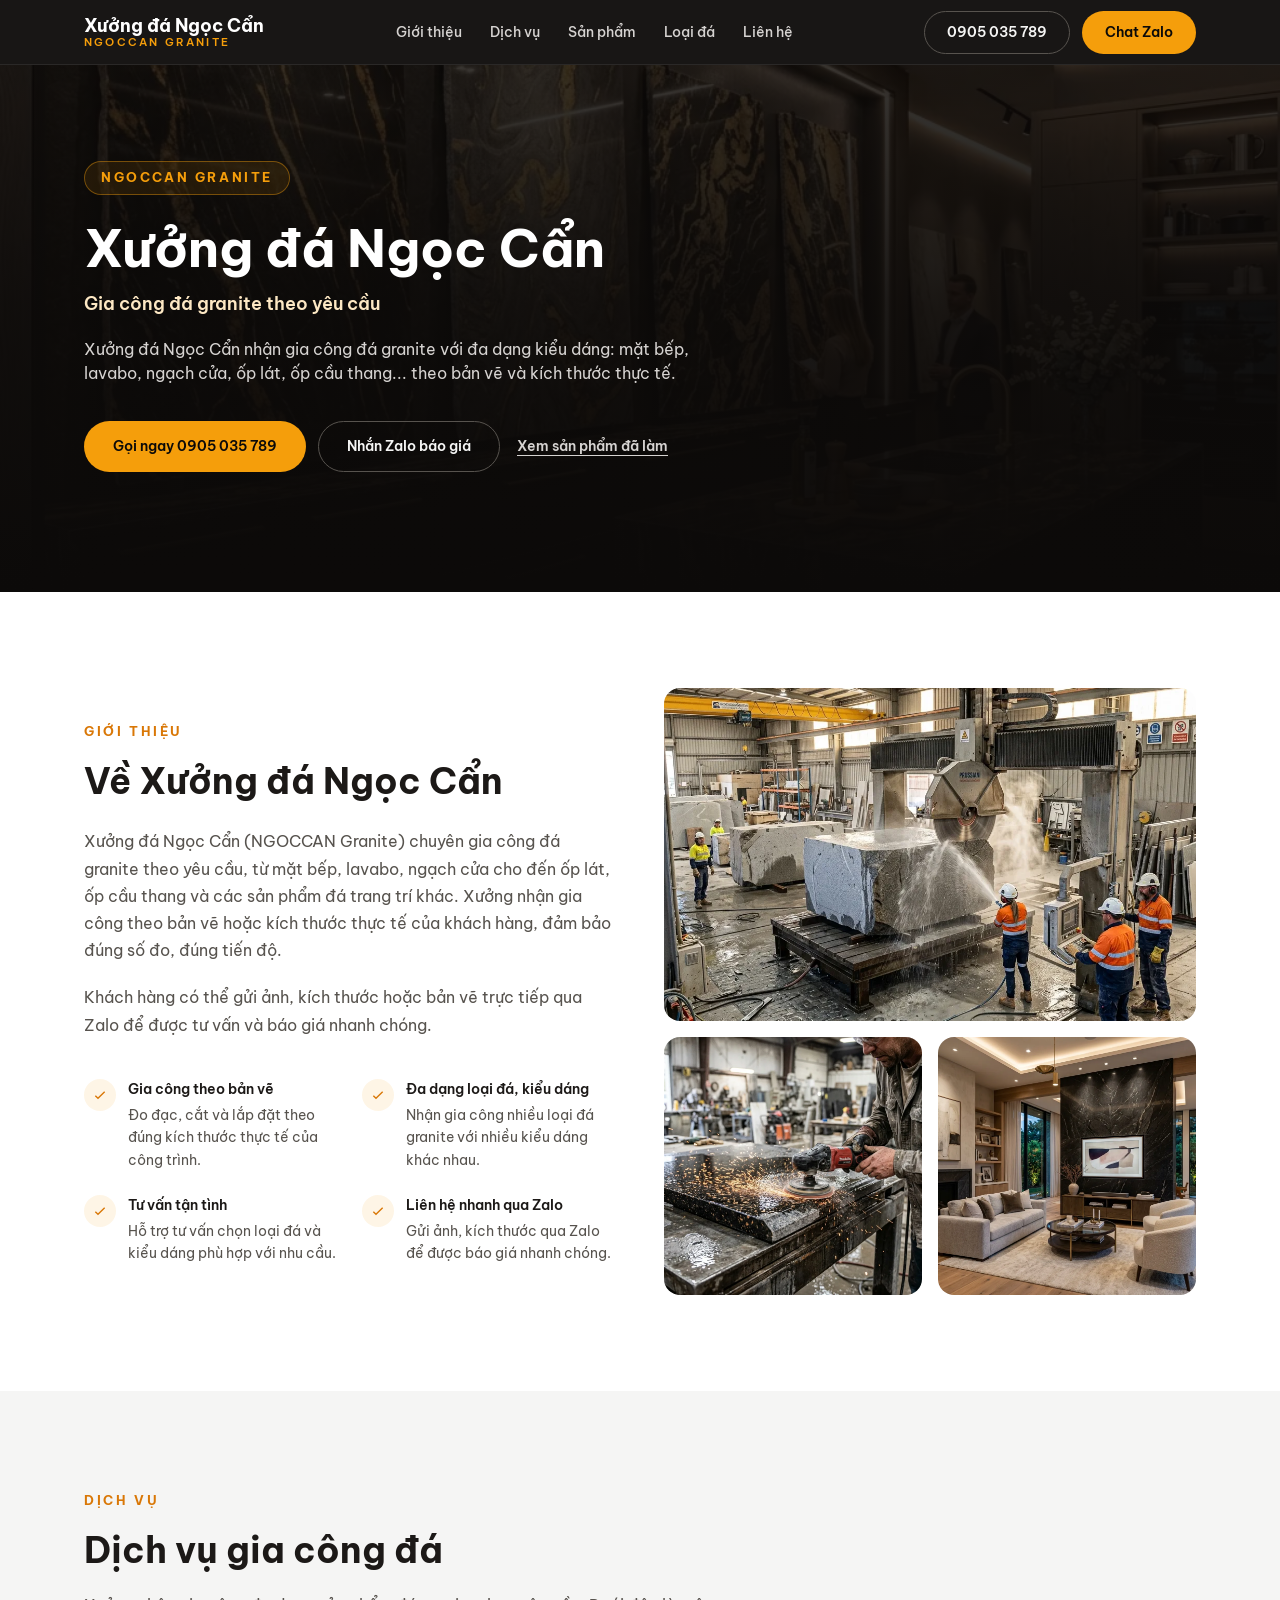
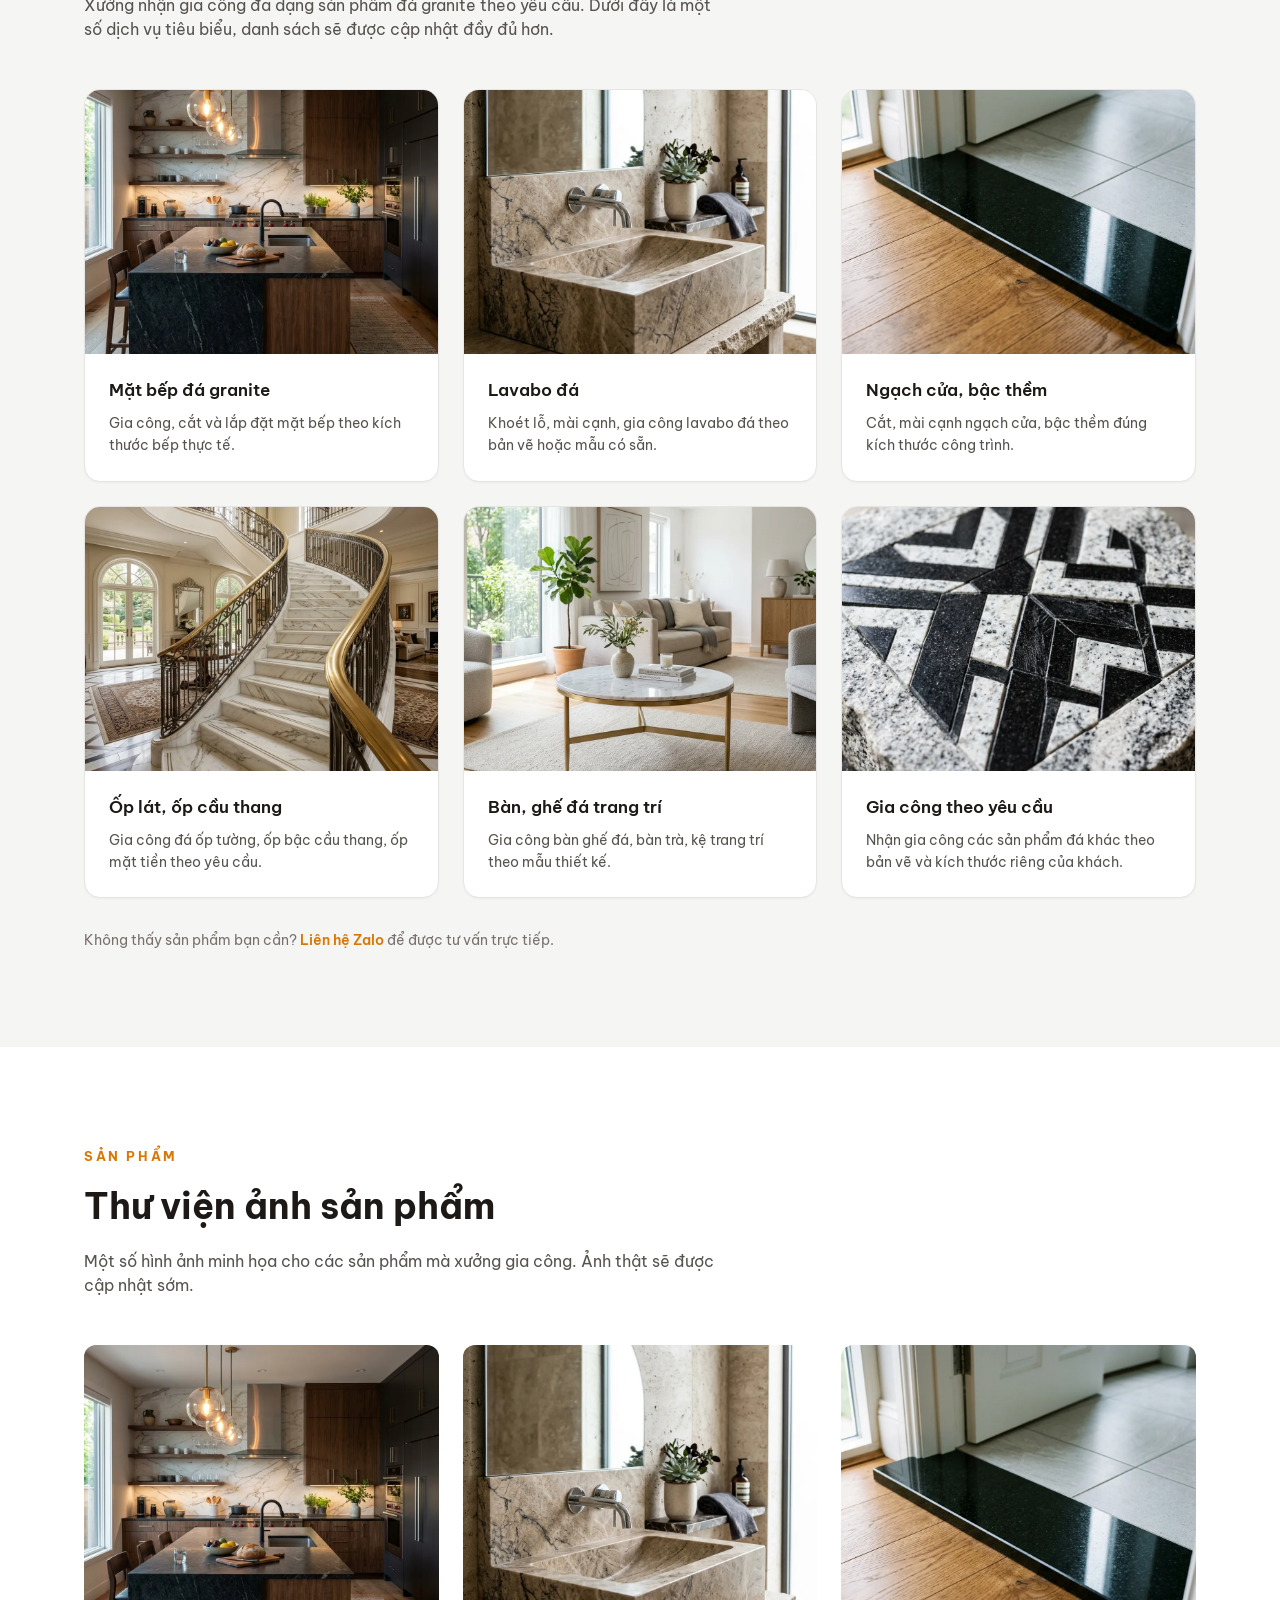
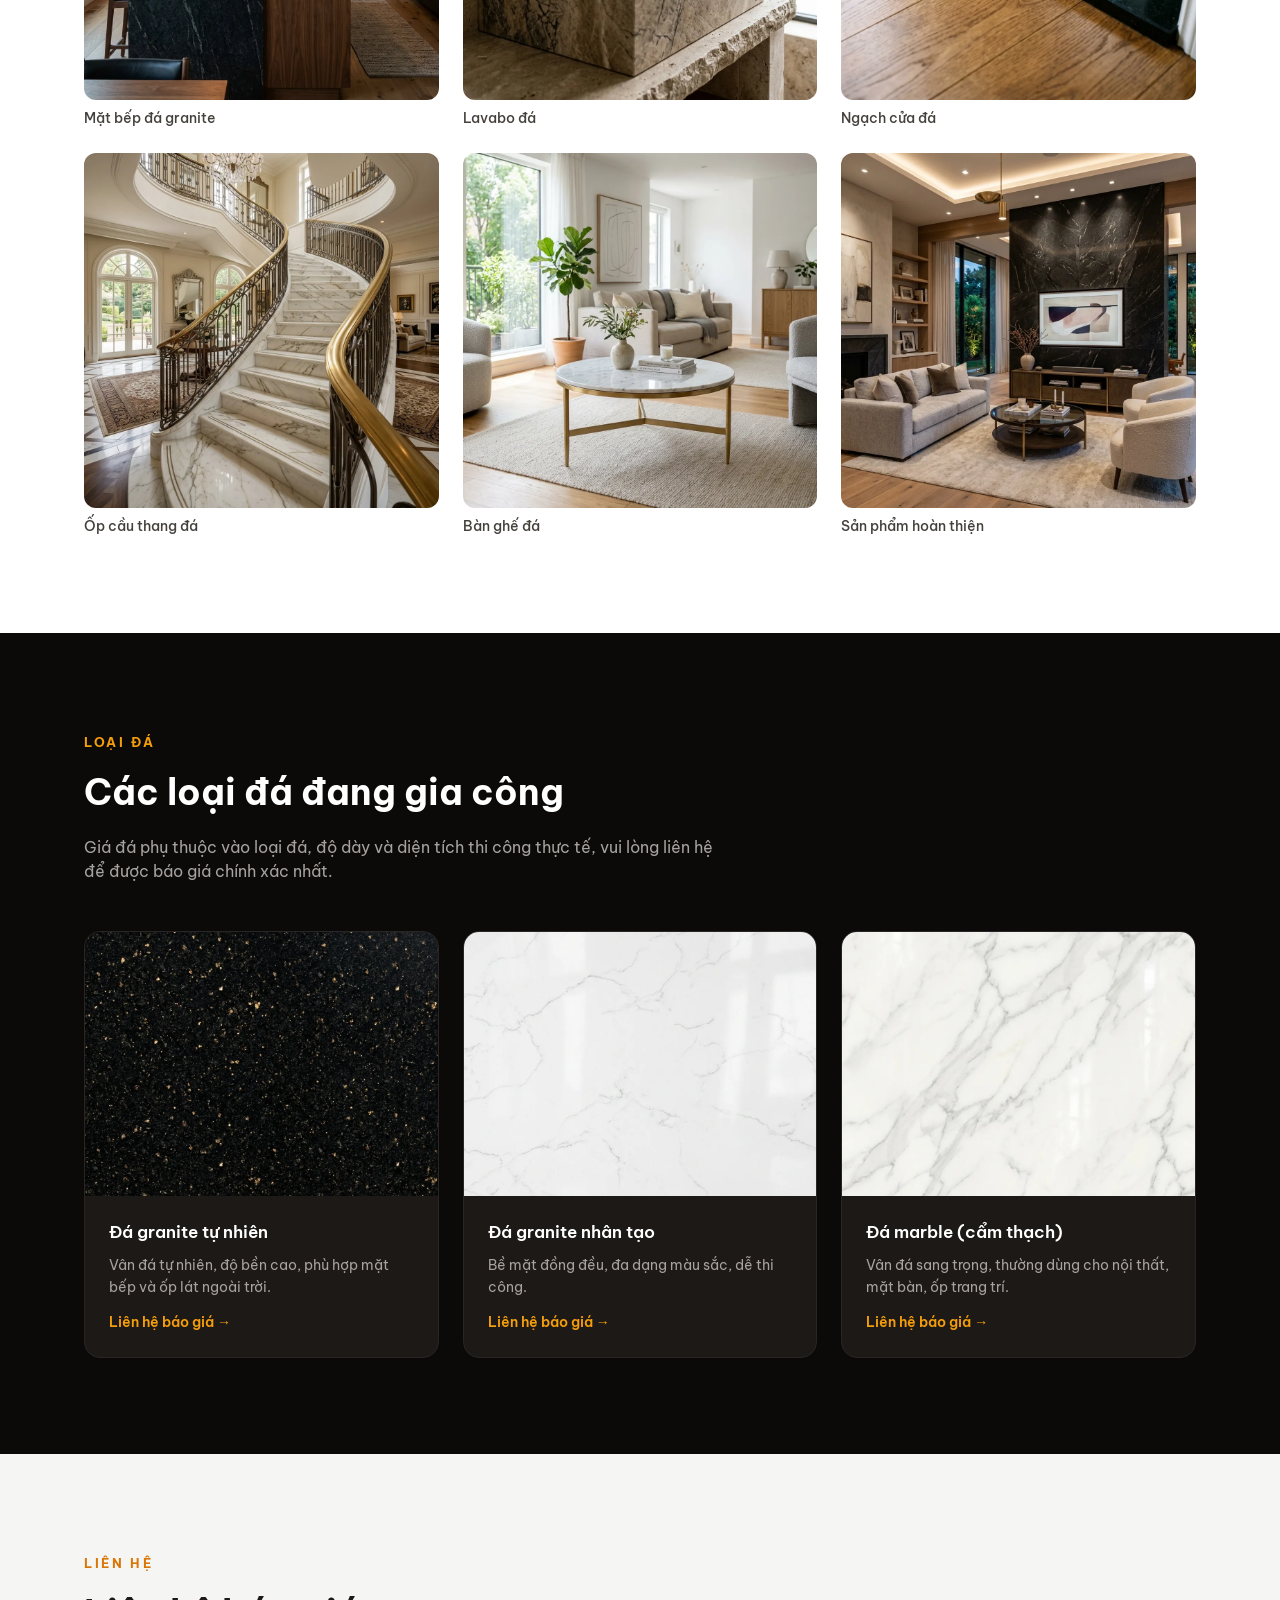
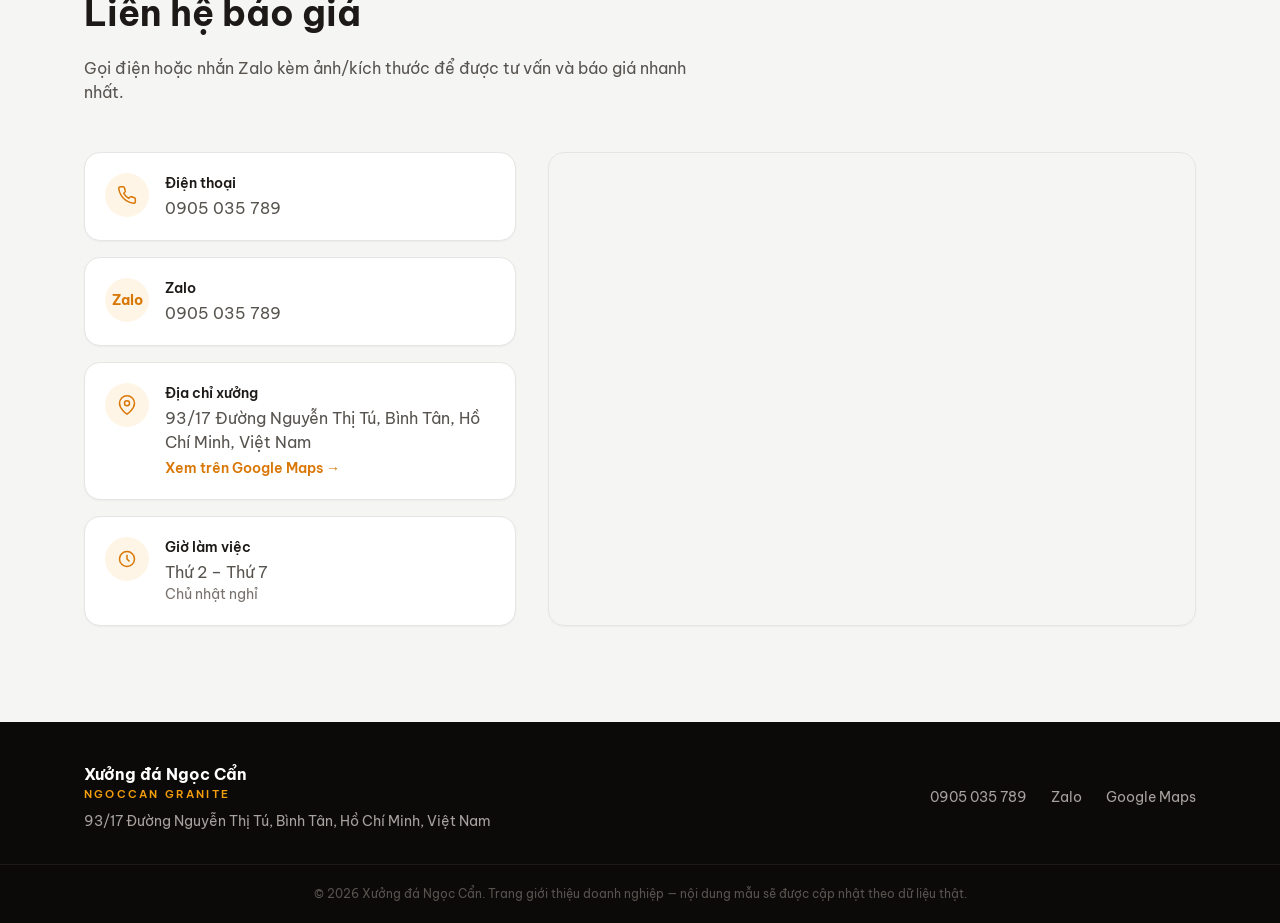
==== commit 38a74f09: "feat: add favicon SVG link and JSON-LD LocalBusiness Schema for SEO" ====
--- a/index.html
+++ b/index.html
@@ -14,7 +14,52 @@
     href="https://fonts.googleapis.com/css2?family=Be+Vietnam+Pro:wght@400;500;600;700;800&display=swap"
     rel="stylesheet"
   />
+  <link rel="icon" type="image/svg+xml" href="images/favicon.svg" />
   <link rel="stylesheet" href="css/styles.css" />
+  <script type="application/ld+json">
+  {
+    "@context": "https://schema.org",
+    "@type": "LocalBusiness",
+    "name": "Xưởng đá Ngọc Cẩn",
+    "image": [
+      "https://github.com/twotnguyen/Ngoc-Can-Granite/raw/main/images/hero_bg.webp",
+      "https://github.com/twotnguyen/Ngoc-Can-Granite/raw/main/images/about_factory.webp"
+    ],
+    "@id": "https://github.com/twotnguyen/Ngoc-Can-Granite/#localbusiness",
+    "url": "https://github.com/twotnguyen/Ngoc-Can-Granite",
+    "telephone": "+84905035789",
+    "priceRange": "$$",
+    "address": {
+      "@type": "PostalAddress",
+      "streetAddress": "93/17 Đường Nguyễn Thị Tú, Bình Tân",
+      "addressLocality": "Hồ Chí Minh",
+      "addressRegion": "Hồ Chí Minh",
+      "postalCode": "70000",
+      "addressCountry": "VN"
+    },
+    "geo": {
+      "@type": "GeoCoordinates",
+      "latitude": 10.8034,
+      "longitude": 106.5985
+    },
+    "openingHoursSpecification": {
+      "@type": "OpeningHoursSpecification",
+      "dayOfWeek": [
+        "Monday",
+        "Tuesday",
+        "Wednesday",
+        "Thursday",
+        "Friday",
+        "Saturday"
+      ],
+      "opens": "07:30",
+      "closes": "17:30"
+    },
+    "sameAs": [
+      "https://zalo.me/0905035789"
+    ]
+  }
+  </script>
 </head>
 <body>
   <!-- HEADER -->
--- a/css/styles.css
+++ b/css/styles.css
@@ -310,51 +310,23 @@
   text-decoration: underline;
 }
 
-/* ---------- Placeholder image block ---------- */
-.placeholder-img {
+/* ---------- Image wrapper block ---------- */
+.img-wrap {
   position: relative;
-  display: flex;
-  align-items: center;
-  justify-content: center;
+  display: block;
+  width: 100%;
   background-color: var(--stone-200);
-  background-image: repeating-linear-gradient(
-    135deg,
-    rgba(120, 113, 108, 0.18) 0px,
-    rgba(120, 113, 108, 0.18) 2px,
-    transparent 2px,
-    transparent 14px
-  );
   overflow: hidden;
 }
-.placeholder-img::before {
-  content: "";
+.img-wrap img {
   display: block;
-  width: 36px;
-  height: 36px;
-  background-color: rgba(120, 113, 108, 0.7);
-  -webkit-mask: var(--icon-image-placeholder) center / contain no-repeat;
-  mask: var(--icon-image-placeholder) center / contain no-repeat;
-}
-.placeholder-img::after {
-  content: attr(data-label);
-  position: absolute;
-  bottom: 12px;
-  left: 50%;
-  transform: translateX(-50%);
-  font-size: 12px;
-  font-weight: 500;
-  letter-spacing: 0.02em;
-  color: rgba(87, 83, 78, 0.85);
-  text-align: center;
-  padding: 0 12px;
-  max-width: 100%;
-}
-.placeholder-img[data-compact]::before {
-  width: 24px;
-  height: 24px;
-}
-.placeholder-img[data-compact]::after {
-  display: none;
+  width: 100%;
+  height: 100%;
+  object-fit: cover;
+  transition: transform 0.4s cubic-bezier(0.16, 1, 0.3, 1);
+}
+.aspect-square {
+  aspect-ratio: 1 / 1;
 }
 
 /* ---------- Hero ---------- */
@@ -367,10 +339,11 @@
   position: absolute;
   inset: 0;
 }
-.hero-bg .placeholder-img {
+.hero-bg img {
   height: 100%;
   width: 100%;
-  opacity: 0.4;
+  object-fit: cover;
+  opacity: 0.45;
 }
 .hero-overlay {
   position: absolute;
@@ -503,7 +476,7 @@
   aspect-ratio: 16 / 10;
   border-radius: var(--radius-lg);
 }
-.about-images > .placeholder-img:not(.about-img-main) {
+.about-images > .img-wrap:not(.about-img-main) {
   aspect-ratio: 1 / 1;
   border-radius: var(--radius-lg);
 }
@@ -582,13 +555,14 @@
   border: none;
   padding: 0;
 }
-.gallery-item .placeholder-img {
-  aspect-ratio: 1 / 1;
+.gallery-item .img-wrap {
   border-radius: 12px;
-  transition: transform 0.15s ease;
-}
-.gallery-item:hover .placeholder-img {
-  transform: scale(1.02);
+}
+.gallery-item:hover .img-wrap img {
+  transform: scale(1.05);
+}
+.card:hover .img-wrap img {
+  transform: scale(1.05);
 }
 .gallery-caption {
   display: block;
@@ -639,8 +613,10 @@
   height: 16px;
 }
 .lightbox-img {
-  aspect-ratio: 4 / 3;
+  display: block;
   width: 100%;
+  max-height: 75vh;
+  object-fit: contain;
   border-radius: var(--radius-lg);
 }
 .lightbox-caption {
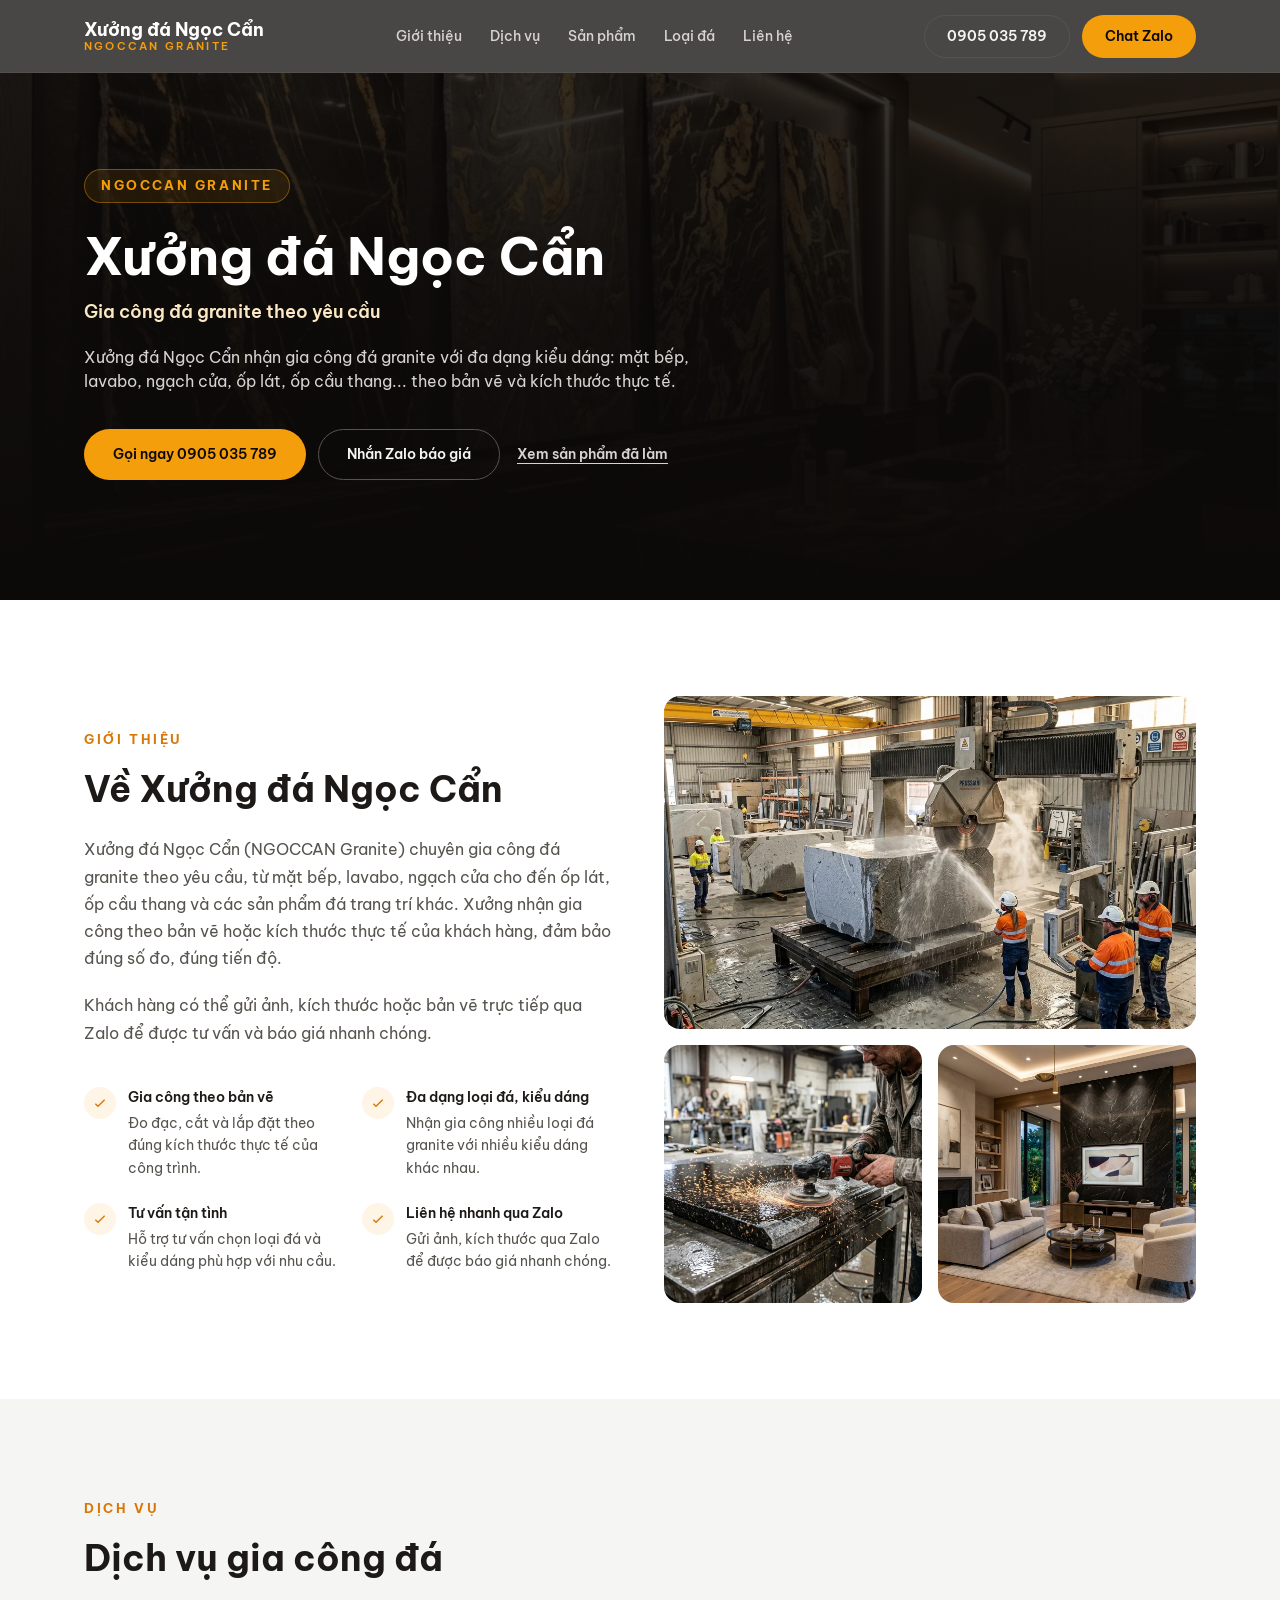
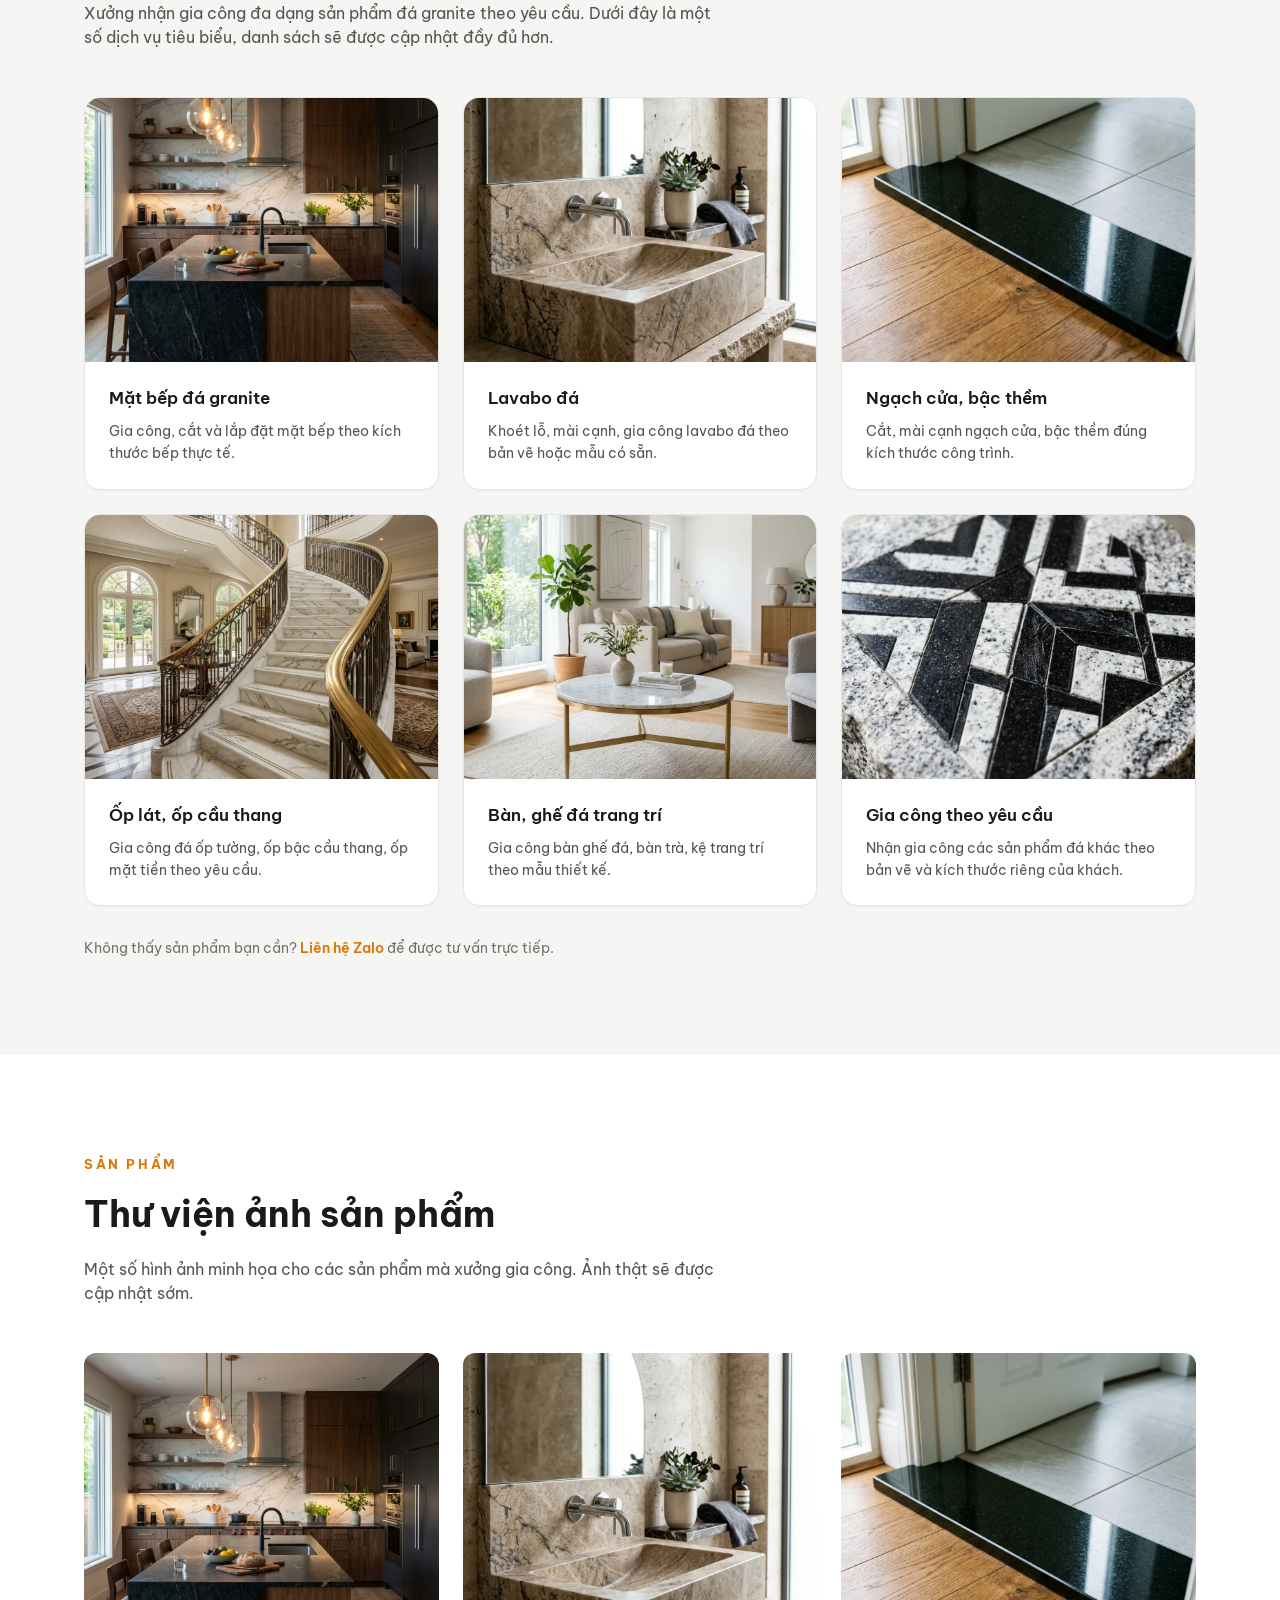
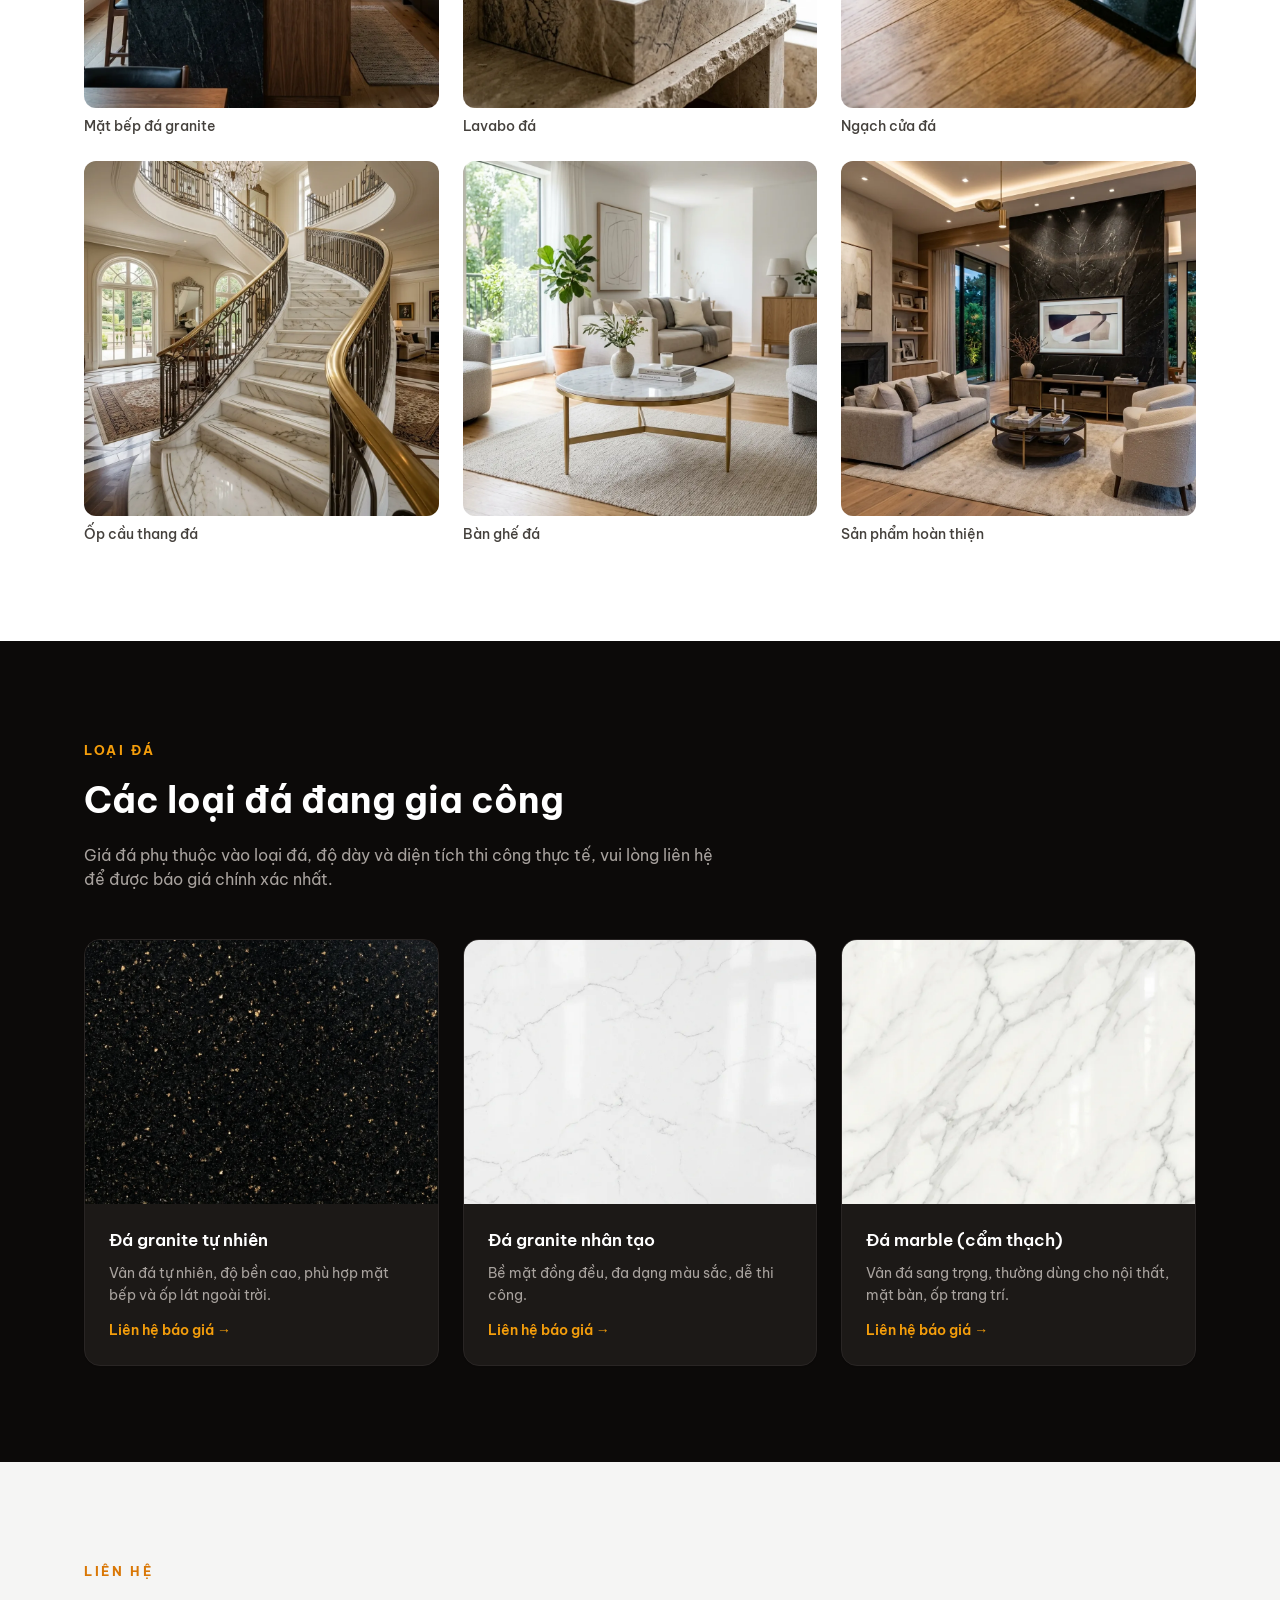
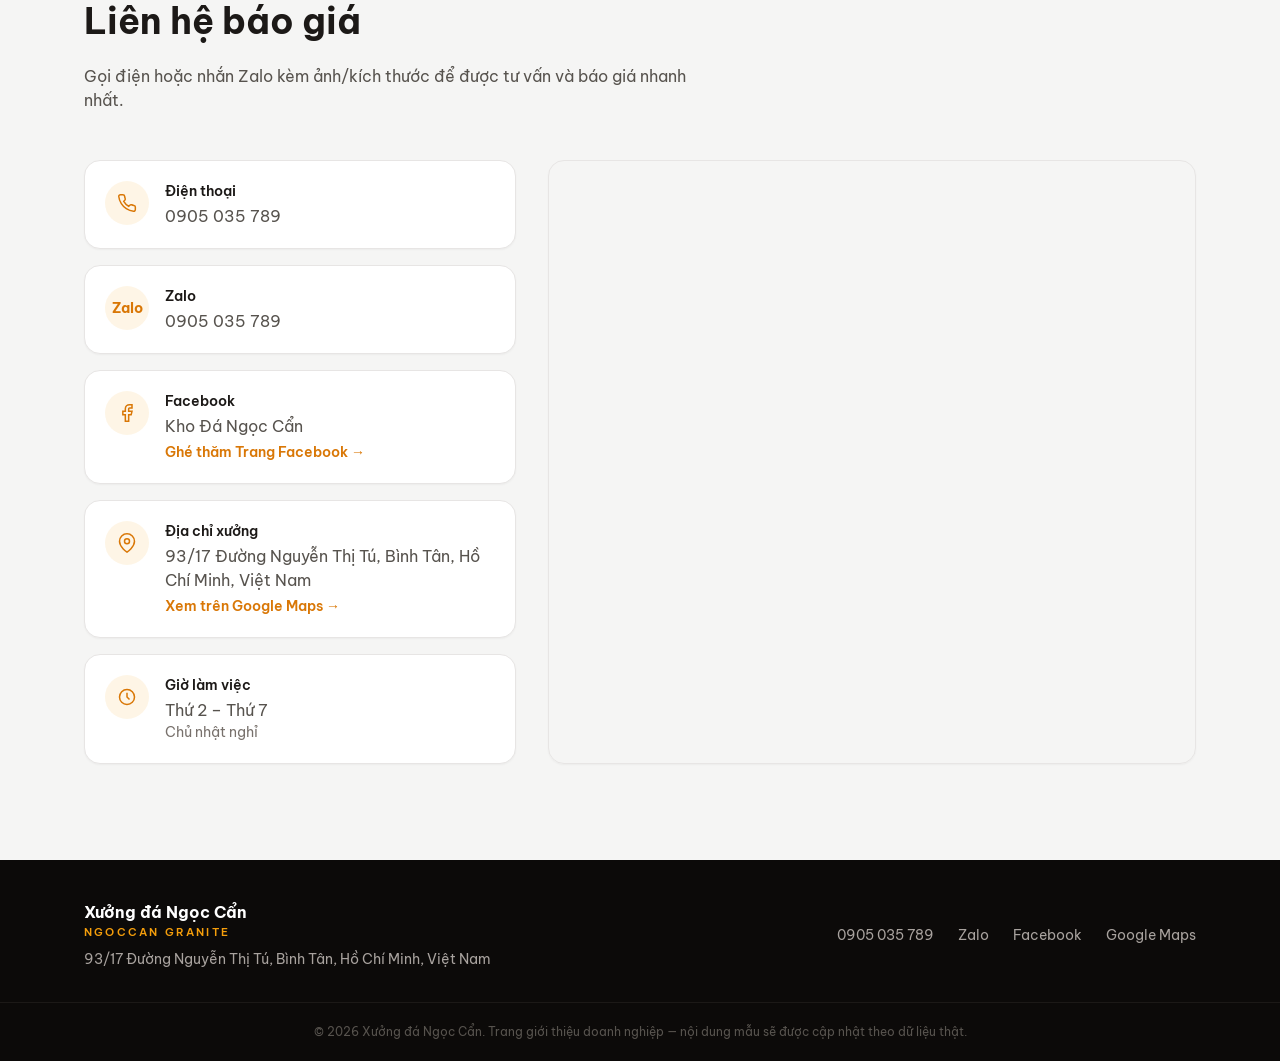
==== commit b1fe1a46: "feat: add facebook page link in footer, contact, and JSON-LD schema" ====
--- a/index.html
+++ b/index.html
@@ -56,7 +56,8 @@
       "closes": "17:30"
     },
     "sameAs": [
-      "https://zalo.me/0905035789"
+      "https://zalo.me/0905035789",
+      "https://www.facebook.com/profile.php?id=61575612324085"
     ]
   }
   </script>
@@ -502,6 +503,24 @@
             </a>
 
             <a
+              href="https://www.facebook.com/profile.php?id=61575612324085"
+              target="_blank"
+              rel="noopener noreferrer"
+              class="contact-card"
+            >
+              <span class="contact-icon">
+                <svg viewBox="0 0 24 24" fill="none" stroke="currentColor" stroke-width="1.8">
+                  <path d="M18 2h-3a5 5 0 0 0-5 5v3H7v4h3v8h4v-8h3l1-4h-4V7a1 1 0 0 1 1-1h3z" />
+                </svg>
+              </span>
+              <div>
+                <p class="contact-label">Facebook</p>
+                <p class="contact-value">Kho Đá Ngọc Cẩn</p>
+                <span class="contact-link">Ghé thăm Trang Facebook →</span>
+              </div>
+            </a>
+
+            <a
               href="https://maps.app.goo.gl/am6ZZ63BUA5D7sE89"
               target="_blank"
               rel="noopener noreferrer"
@@ -563,6 +582,7 @@
       <div class="footer-links">
         <a href="tel:0905035789">0905 035 789</a>
         <a href="https://zalo.me/0905035789" target="_blank" rel="noopener noreferrer">Zalo</a>
+        <a href="https://www.facebook.com/profile.php?id=61575612324085" target="_blank" rel="noopener noreferrer">Facebook</a>
         <a
           href="https://maps.app.goo.gl/am6ZZ63BUA5D7sE89"
           target="_blank"
--- a/css/styles.css
+++ b/css/styles.css
@@ -88,9 +88,18 @@
   font-weight: 600;
   font-size: 14px;
   border: 1px solid transparent;
-  transition: background-color 0.15s ease, color 0.15s ease,
-    border-color 0.15s ease;
+  transition: background-color 0.25s cubic-bezier(0.16, 1, 0.3, 1),
+              color 0.25s cubic-bezier(0.16, 1, 0.3, 1),
+              border-color 0.25s cubic-bezier(0.16, 1, 0.3, 1),
+              transform 0.25s cubic-bezier(0.16, 1, 0.3, 1),
+              box-shadow 0.25s cubic-bezier(0.16, 1, 0.3, 1);
   white-space: nowrap;
+}
+.btn:hover {
+  transform: translateY(-2px);
+}
+.btn:active {
+  transform: translateY(0);
 }
 
 .btn-primary {
@@ -99,6 +108,7 @@
 }
 .btn-primary:hover {
   background: var(--amber-400);
+  box-shadow: 0 4px 14px rgba(245, 158, 11, 0.35);
 }
 
 .btn-outline-light {
@@ -108,6 +118,7 @@
 .btn-outline-light:hover {
   border-color: var(--amber-500);
   color: var(--amber-400);
+  box-shadow: 0 4px 14px rgba(255, 255, 255, 0.05);
 }
 
 .btn-link {
@@ -134,16 +145,30 @@
   position: sticky;
   top: 0;
   z-index: 50;
-  background: rgba(12, 10, 9, 0.95);
-  border-bottom: 1px solid rgba(255, 255, 255, 0.08);
+  background: rgba(12, 10, 9, 0.75);
+  backdrop-filter: blur(12px);
+  -webkit-backdrop-filter: blur(12px);
+  border-bottom: 1px solid rgba(255, 255, 255, 0.05);
+  transition: background-color 0.3s ease, border-color 0.3s ease, box-shadow 0.3s ease;
 }
 
 .header-inner {
-  height: 64px;
+  height: 72px;
   display: flex;
   align-items: center;
   justify-content: space-between;
   gap: 16px;
+  transition: height 0.3s cubic-bezier(0.16, 1, 0.3, 1);
+}
+
+/* Scrolled state */
+.site-header.scrolled {
+  background: rgba(12, 10, 9, 0.92);
+  border-bottom-color: rgba(255, 255, 255, 0.08);
+  box-shadow: 0 4px 20px rgba(0, 0, 0, 0.15);
+}
+.site-header.scrolled .header-inner {
+  height: 60px;
 }
 
 .brand {
@@ -504,10 +529,14 @@
   overflow: hidden;
   box-shadow: 0 1px 2px rgba(0, 0, 0, 0.04);
   border: 1px solid var(--stone-200);
-  transition: box-shadow 0.15s ease;
+  transition: box-shadow 0.3s cubic-bezier(0.16, 1, 0.3, 1),
+              transform 0.3s cubic-bezier(0.16, 1, 0.3, 1),
+              border-color 0.3s cubic-bezier(0.16, 1, 0.3, 1);
 }
 .card:hover {
-  box-shadow: 0 8px 20px rgba(0, 0, 0, 0.08);
+  transform: translateY(-4px);
+  border-color: rgba(245, 158, 11, 0.3);
+  box-shadow: 0 12px 30px rgba(0, 0, 0, 0.08);
 }
 .card-img {
   aspect-ratio: 4 / 3;
@@ -530,6 +559,13 @@
 .card-dark {
   background: var(--stone-900);
   border-color: var(--stone-800);
+  transition: box-shadow 0.3s cubic-bezier(0.16, 1, 0.3, 1),
+              transform 0.3s cubic-bezier(0.16, 1, 0.3, 1),
+              border-color 0.3s cubic-bezier(0.16, 1, 0.3, 1);
+}
+.card-dark:hover {
+  border-color: rgba(245, 158, 11, 0.4);
+  box-shadow: 0 12px 30px rgba(0, 0, 0, 0.25);
 }
 .card-dark h3 {
   color: var(--white);
@@ -653,10 +689,14 @@
   padding: 20px;
   box-shadow: 0 1px 2px rgba(0, 0, 0, 0.04);
   border: 1px solid var(--stone-200);
-  transition: box-shadow 0.15s ease;
+  transition: box-shadow 0.3s cubic-bezier(0.16, 1, 0.3, 1),
+              transform 0.3s cubic-bezier(0.16, 1, 0.3, 1),
+              border-color 0.3s cubic-bezier(0.16, 1, 0.3, 1);
 }
 .contact-card:hover {
-  box-shadow: 0 8px 20px rgba(0, 0, 0, 0.08);
+  transform: translateY(-4px);
+  border-color: rgba(245, 158, 11, 0.3);
+  box-shadow: 0 12px 30px rgba(0, 0, 0, 0.08);
 }
 .contact-card-static {
   cursor: default;
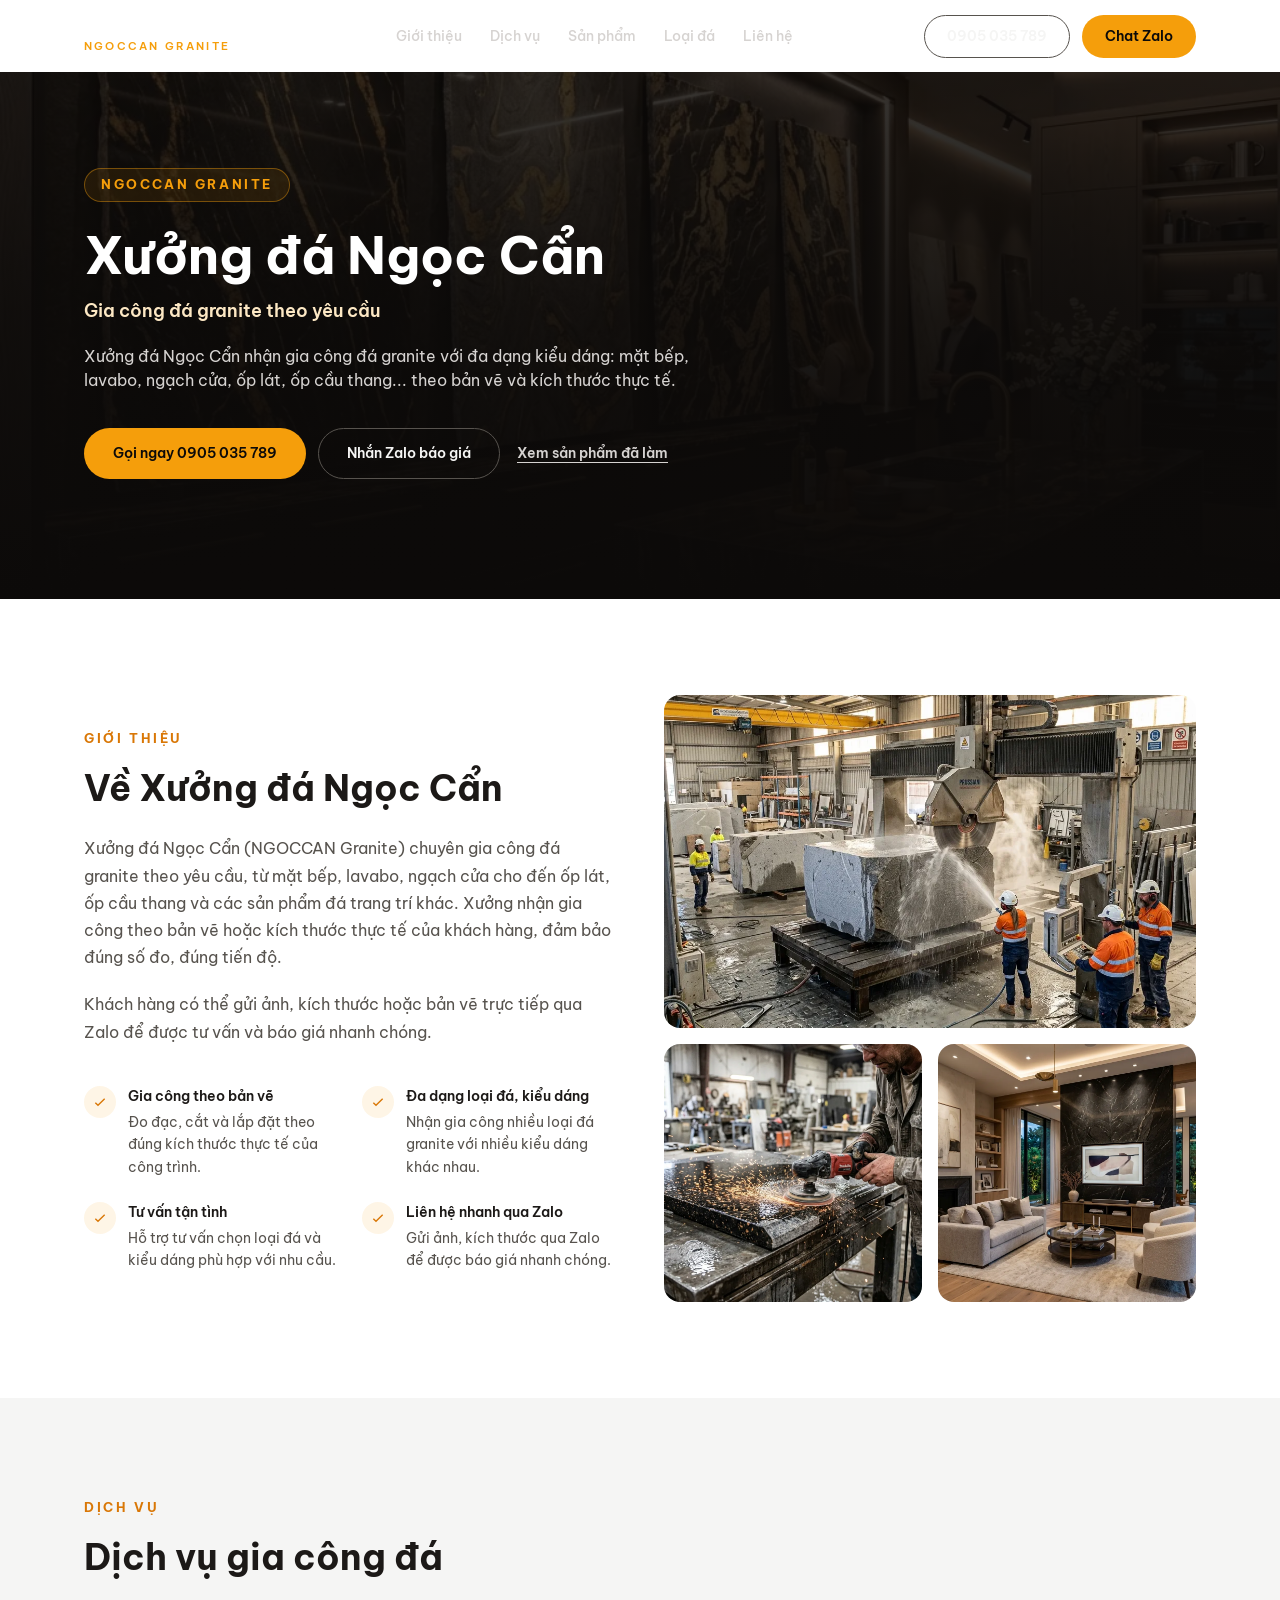
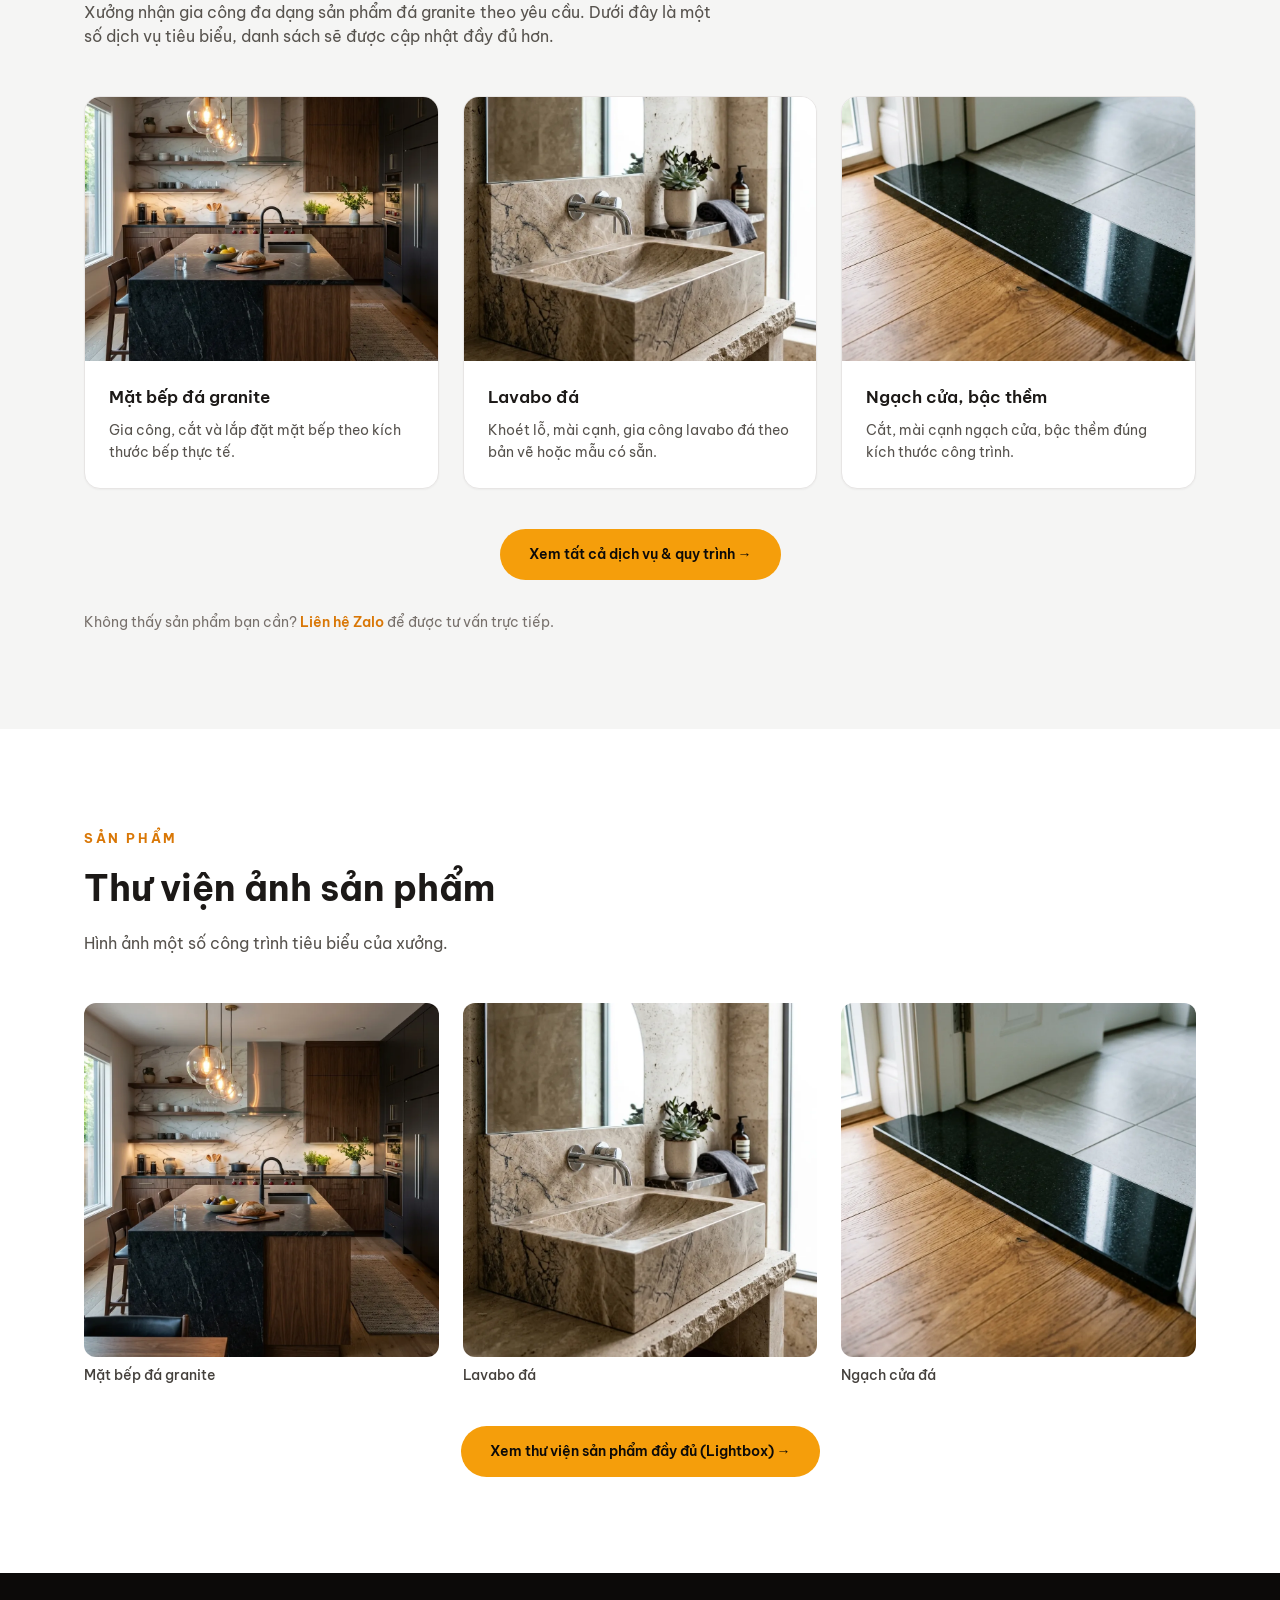
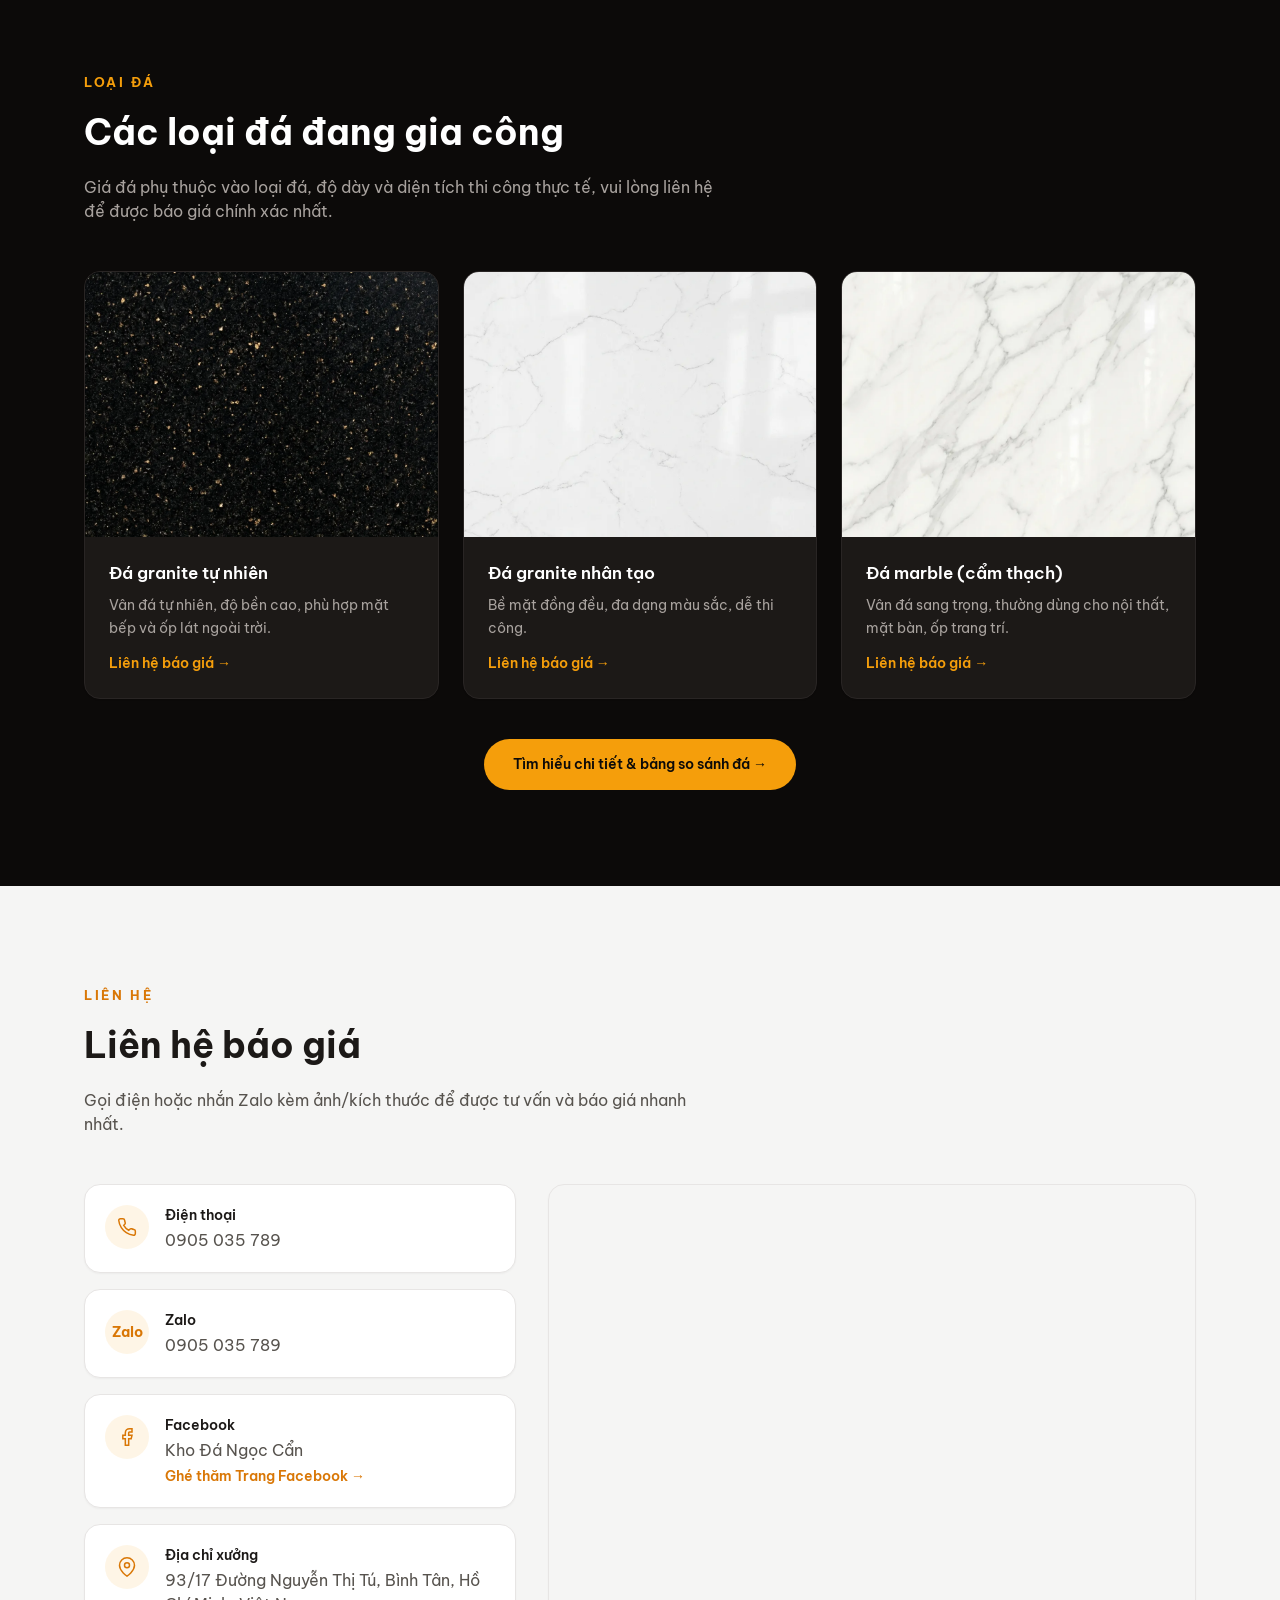
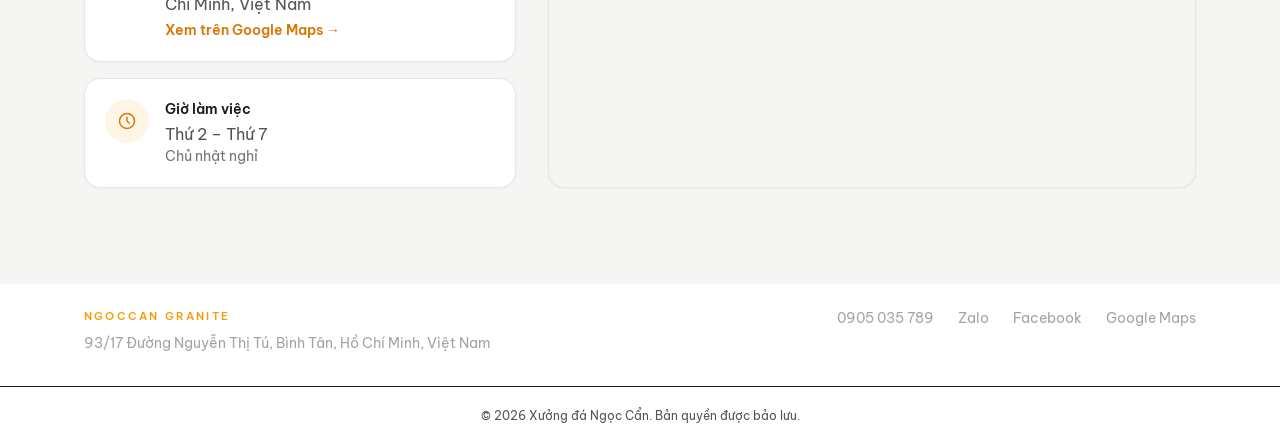
==== commit 2a478593: "feat: refactor index.html to act as homepage with summary sections" ====
--- a/index.html
+++ b/index.html
@@ -63,69 +63,7 @@
   </script>
 </head>
 <body>
-  <!-- HEADER -->
-  <header class="site-header">
-    <div class="container header-inner">
-      <a href="#top" class="brand">
-        <span class="brand-name">Xưởng đá Ngọc Cẩn</span>
-        <span class="brand-sub">NGOCCAN Granite</span>
-      </a>
-
-      <nav class="nav-desktop" aria-label="Điều hướng chính">
-        <a href="#gioi-thieu">Giới thiệu</a>
-        <a href="#dich-vu">Dịch vụ</a>
-        <a href="#san-pham">Sản phẩm</a>
-        <a href="#loai-da">Loại đá</a>
-        <a href="#lien-he">Liên hệ</a>
-      </nav>
-
-      <div class="header-cta">
-        <a href="tel:0905035789" class="btn btn-outline-light">0905 035 789</a>
-        <a
-          href="https://zalo.me/0905035789"
-          target="_blank"
-          rel="noopener noreferrer"
-          class="btn btn-primary"
-          >Chat Zalo</a
-        >
-      </div>
-
-      <button
-        type="button"
-        class="menu-toggle"
-        id="menuToggle"
-        aria-label="Mở menu"
-        aria-expanded="false"
-        aria-controls="mobileMenu"
-      >
-        <svg viewBox="0 0 24 24" fill="none" stroke="currentColor" stroke-width="1.8">
-          <path d="M4 7h16M4 12h16M4 17h16" />
-        </svg>
-      </button>
-    </div>
-
-    <div class="mobile-menu" id="mobileMenu" hidden>
-      <nav aria-label="Điều hướng di động">
-        <a href="#gioi-thieu">Giới thiệu</a>
-        <a href="#dich-vu">Dịch vụ</a>
-        <a href="#san-pham">Sản phẩm</a>
-        <a href="#loai-da">Loại đá</a>
-        <a href="#lien-he">Liên hệ</a>
-      </nav>
-      <div class="mobile-menu-cta">
-        <a href="tel:0905035789" class="btn btn-outline-light block"
-          >Gọi 0905 035 789</a
-        >
-        <a
-          href="https://zalo.me/0905035789"
-          target="_blank"
-          rel="noopener noreferrer"
-          class="btn btn-primary block"
-          >Chat Zalo</a
-        >
-      </div>
-    </div>
-  </header>
+  <div id="header-placeholder"></div>
 
   <main>
     <!-- HERO -->
@@ -293,36 +231,10 @@
               <p>Cắt, mài cạnh ngạch cửa, bậc thềm đúng kích thước công trình.</p>
             </div>
           </article>
-          <article class="card">
-            <div class="img-wrap card-img">
-              <img src="images/stairs.webp" alt="Ốp lát, ốp cầu thang" loading="lazy" />
-            </div>
-            <div class="card-body">
-              <h3>Ốp lát, ốp cầu thang</h3>
-              <p>Gia công đá ốp tường, ốp bậc cầu thang, ốp mặt tiền theo yêu cầu.</p>
-            </div>
-          </article>
-          <article class="card">
-            <div class="img-wrap card-img">
-              <img src="images/furniture.webp" alt="Bàn, ghế đá trang trí" loading="lazy" />
-            </div>
-            <div class="card-body">
-              <h3>Bàn, ghế đá trang trí</h3>
-              <p>Gia công bàn ghế đá, bàn trà, kệ trang trí theo mẫu thiết kế.</p>
-            </div>
-          </article>
-          <article class="card">
-            <div class="img-wrap card-img">
-              <img src="images/custom.webp" alt="Gia công theo yêu cầu" loading="lazy" />
-            </div>
-            <div class="card-body">
-              <h3>Gia công theo yêu cầu</h3>
-              <p>
-                Nhận gia công các sản phẩm đá khác theo bản vẽ và kích thước
-                riêng của khách.
-              </p>
-            </div>
-          </article>
+        </div>
+
+        <div class="section-actions text-center" style="margin-top: 40px; text-align: center;">
+          <a href="dich-vu.html" class="btn btn-primary btn-lg">Xem tất cả dịch vụ & quy trình →</a>
         </div>
 
         <p class="section-note">
@@ -343,48 +255,33 @@
           <span class="eyebrow">Sản phẩm</span>
           <h2>Thư viện ảnh sản phẩm</h2>
           <p>
-            Một số hình ảnh minh họa cho các sản phẩm mà xưởng gia công. Ảnh
-            thật sẽ được cập nhật sớm.
+            Hình ảnh một số công trình tiêu biểu của xưởng.
           </p>
         </div>
 
         <div class="grid grid-3 gallery-grid" id="galleryGrid">
-          <button type="button" class="gallery-item" data-src="images/kitchen.webp" data-label="Mặt bếp đá granite">
+          <div class="gallery-item">
             <div class="img-wrap aspect-square">
               <img src="images/kitchen.webp" alt="Mặt bếp đá granite" loading="lazy" />
             </div>
             <span class="gallery-caption">Mặt bếp đá granite</span>
-          </button>
-          <button type="button" class="gallery-item" data-src="images/lavabo.webp" data-label="Lavabo đá">
+          </div>
+          <div class="gallery-item">
             <div class="img-wrap aspect-square">
               <img src="images/lavabo.webp" alt="Lavabo đá" loading="lazy" />
             </div>
             <span class="gallery-caption">Lavabo đá</span>
-          </button>
-          <button type="button" class="gallery-item" data-src="images/threshold.webp" data-label="Ngạch cửa đá">
+          </div>
+          <div class="gallery-item">
             <div class="img-wrap aspect-square">
               <img src="images/threshold.webp" alt="Ngạch cửa đá" loading="lazy" />
             </div>
             <span class="gallery-caption">Ngạch cửa đá</span>
-          </button>
-          <button type="button" class="gallery-item" data-src="images/stairs.webp" data-label="Ốp cầu thang đá">
-            <div class="img-wrap aspect-square">
-              <img src="images/stairs.webp" alt="Ốp cầu thang đá" loading="lazy" />
-            </div>
-            <span class="gallery-caption">Ốp cầu thang đá</span>
-          </button>
-          <button type="button" class="gallery-item" data-src="images/furniture.webp" data-label="Bàn ghế đá">
-            <div class="img-wrap aspect-square">
-              <img src="images/furniture.webp" alt="Bàn ghế đá" loading="lazy" />
-            </div>
-            <span class="gallery-caption">Bàn ghế đá</span>
-          </button>
-          <button type="button" class="gallery-item" data-src="images/about_finished.webp" data-label="Sản phẩm hoàn thiện">
-            <div class="img-wrap aspect-square">
-              <img src="images/about_finished.webp" alt="Sản phẩm hoàn thiện" loading="lazy" />
-            </div>
-            <span class="gallery-caption">Sản phẩm hoàn thiện</span>
-          </button>
+          </div>
+        </div>
+
+        <div class="section-actions text-center" style="margin-top: 40px; text-align: center;">
+          <a href="san-pham.html" class="btn btn-primary btn-lg">Xem thư viện sản phẩm đầy đủ (Lightbox) →</a>
         </div>
       </div>
     </section>
@@ -458,6 +355,10 @@
             </div>
           </article>
         </div>
+
+        <div class="section-actions text-center" style="margin-top: 40px; text-align: center;">
+          <a href="loai-da.html" class="btn btn-primary btn-lg">Tìm hiểu chi tiết & bảng so sánh đá →</a>
+        </div>
       </div>
     </section>
 
@@ -569,46 +470,7 @@
     </section>
   </main>
 
-  <!-- FOOTER -->
-  <footer class="site-footer">
-    <div class="container footer-inner">
-      <div>
-        <p class="footer-name">Xưởng đá Ngọc Cẩn</p>
-        <p class="footer-brand">NGOCCAN Granite</p>
-        <p class="footer-address">
-          93/17 Đường Nguyễn Thị Tú, Bình Tân, Hồ Chí Minh, Việt Nam
-        </p>
-      </div>
-      <div class="footer-links">
-        <a href="tel:0905035789">0905 035 789</a>
-        <a href="https://zalo.me/0905035789" target="_blank" rel="noopener noreferrer">Zalo</a>
-        <a href="https://www.facebook.com/profile.php?id=61575612324085" target="_blank" rel="noopener noreferrer">Facebook</a>
-        <a
-          href="https://maps.app.goo.gl/am6ZZ63BUA5D7sE89"
-          target="_blank"
-          rel="noopener noreferrer"
-          >Google Maps</a
-        >
-      </div>
-    </div>
-    <p class="footer-copy">
-      © <span id="year"></span> Xưởng đá Ngọc Cẩn. Trang giới thiệu doanh
-      nghiệp — nội dung mẫu sẽ được cập nhật theo dữ liệu thật.
-    </p>
-  </footer>
-
-  <!-- LIGHTBOX (thư viện ảnh) -->
-  <div class="lightbox" id="lightbox" hidden>
-    <div class="lightbox-inner">
-      <button type="button" class="lightbox-close" id="lightboxClose" aria-label="Đóng">
-        <svg viewBox="0 0 24 24" fill="none" stroke="currentColor" stroke-width="2">
-          <path d="M6 6l12 12M18 6L6 18" />
-        </svg>
-      </button>
-      <img class="lightbox-img" id="lightboxImg" src="" alt="" />
-      <p class="lightbox-caption" id="lightboxCaption"></p>
-    </div>
-  </div>
+  <div id="footer-placeholder"></div>
 
   <script src="js/main.js"></script>
 </body>
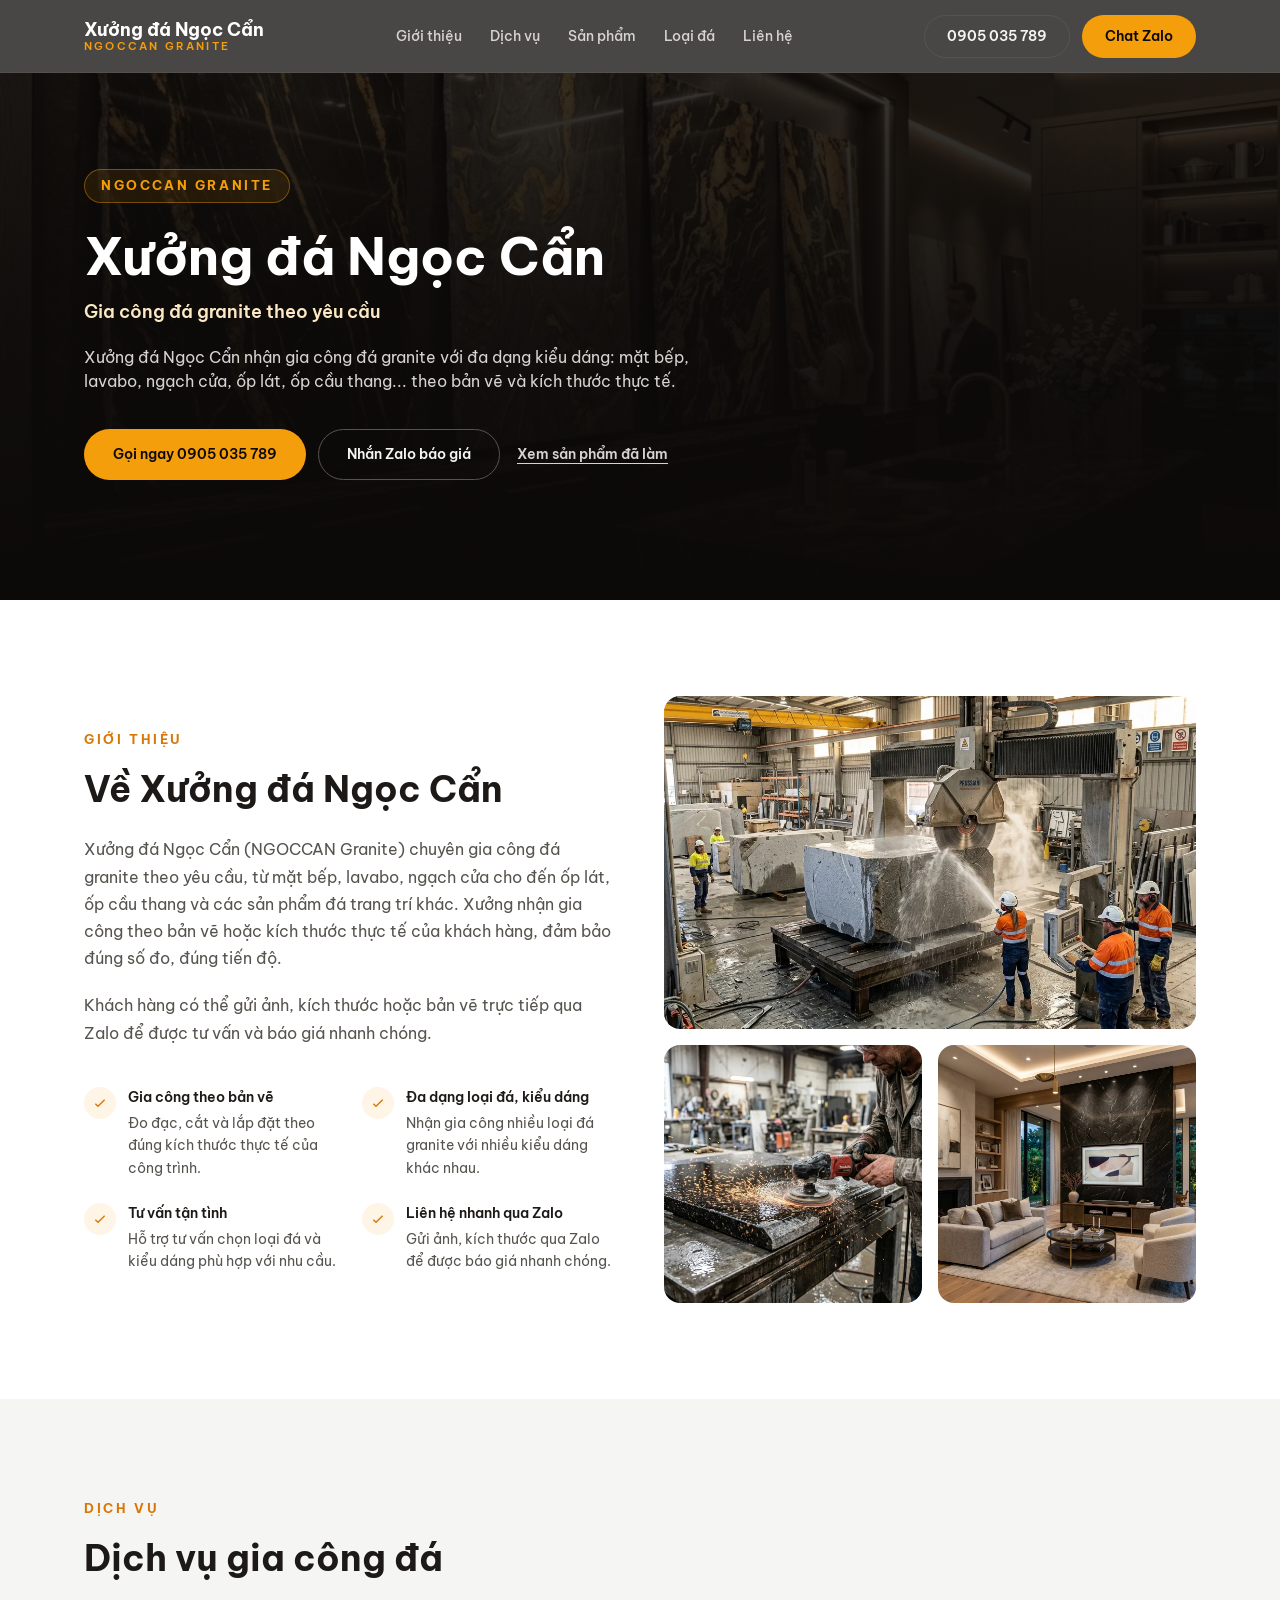
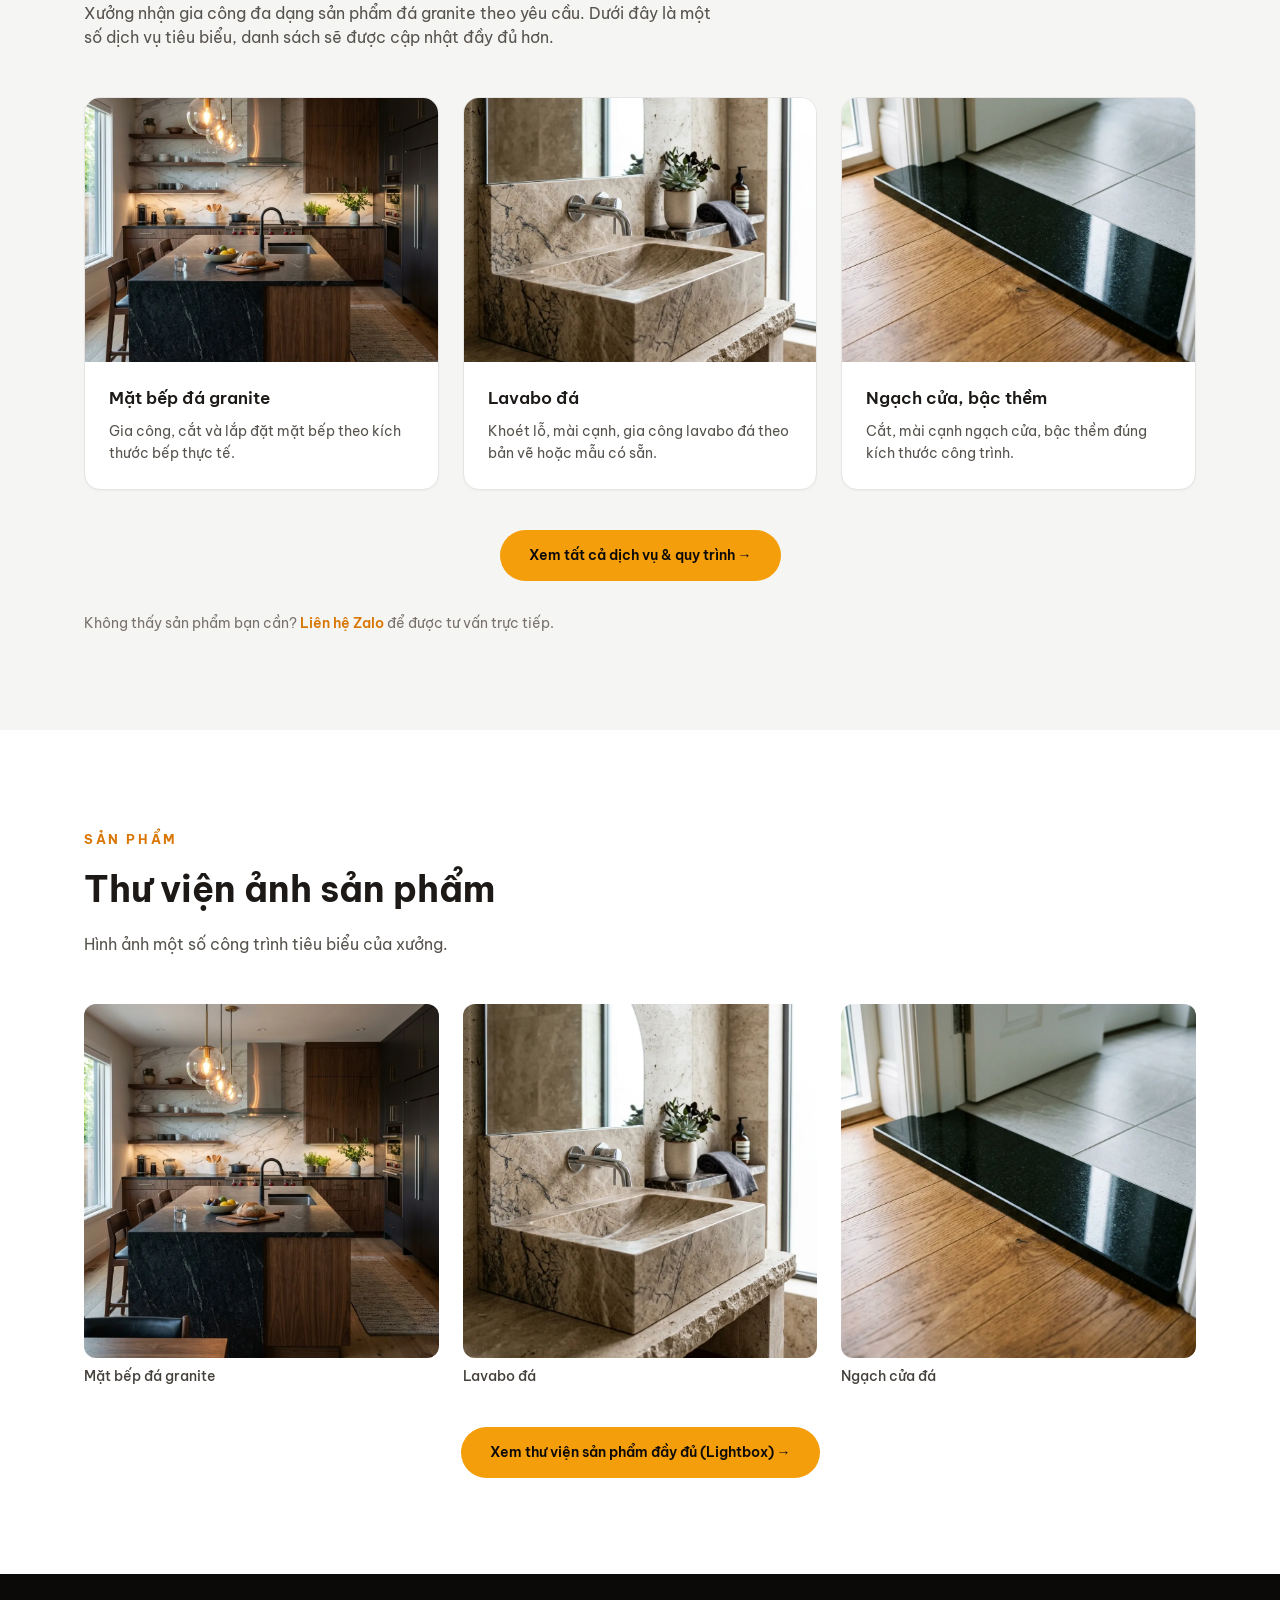
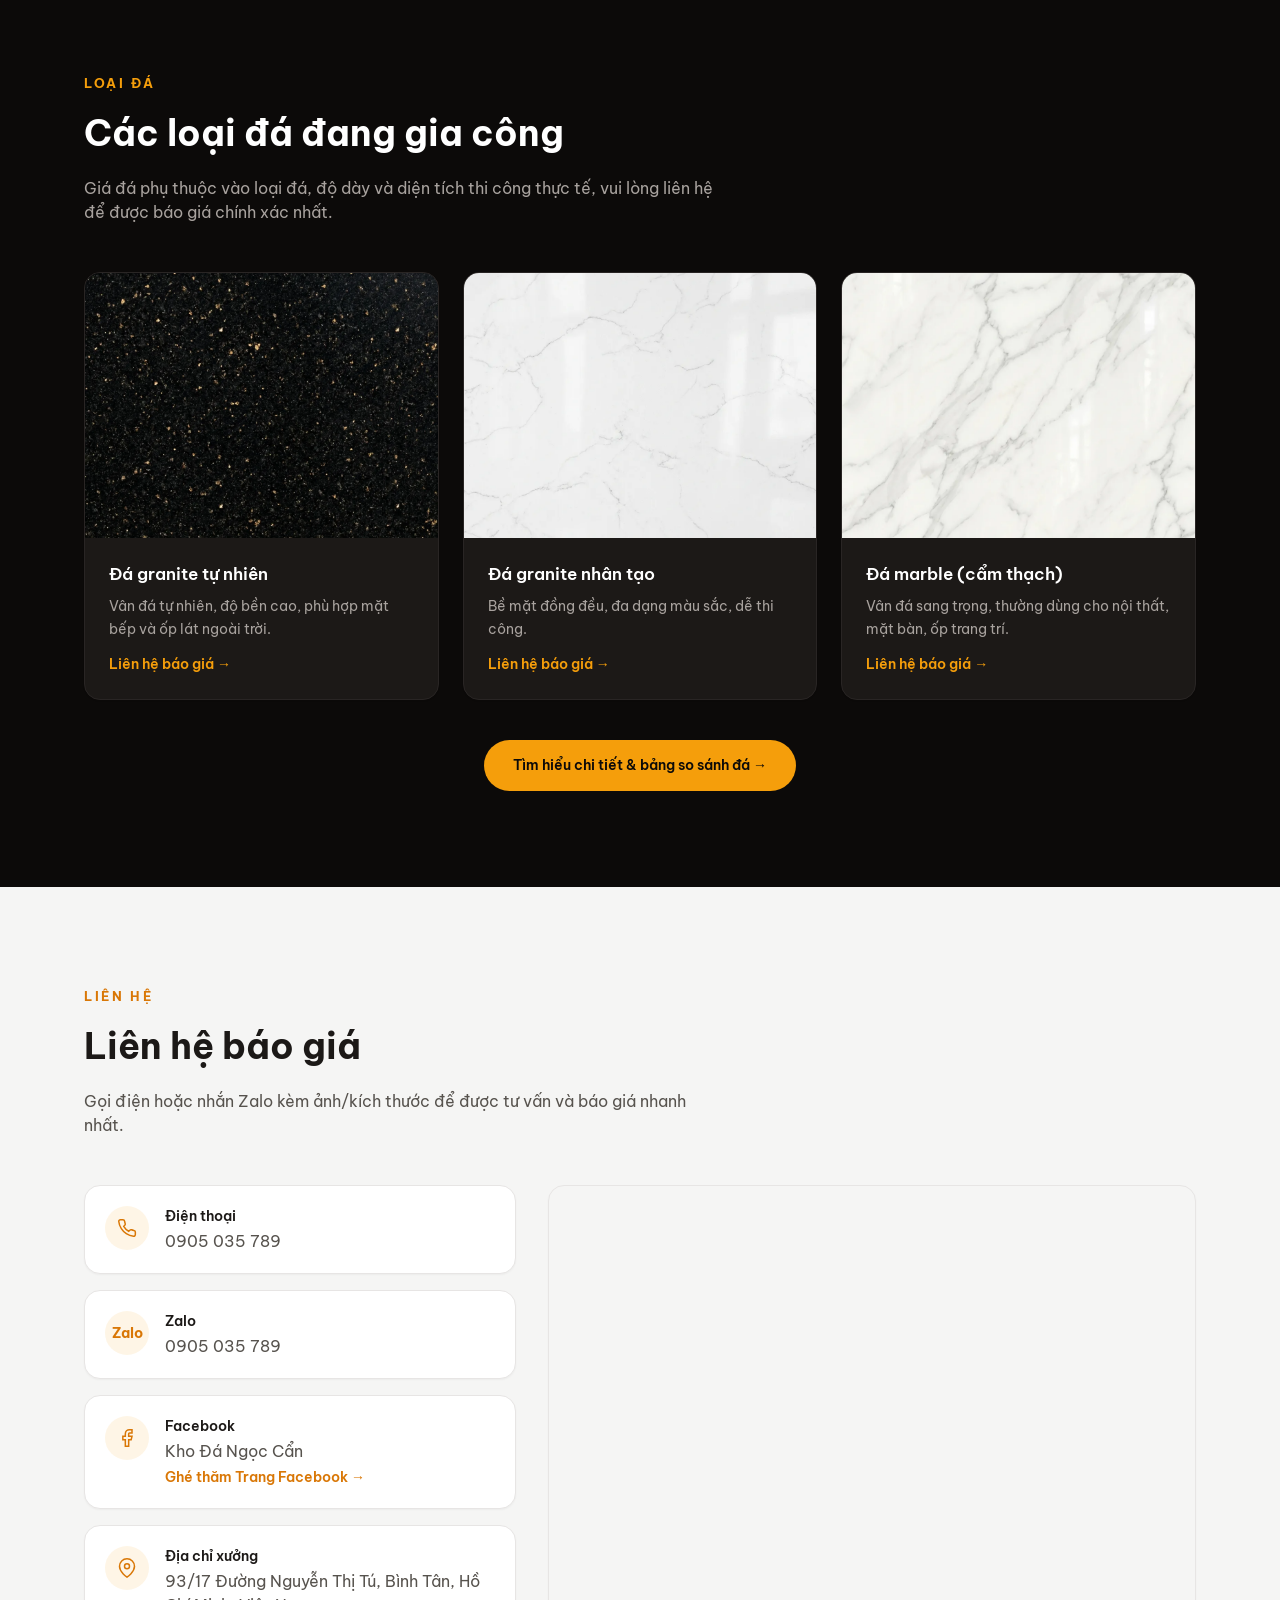
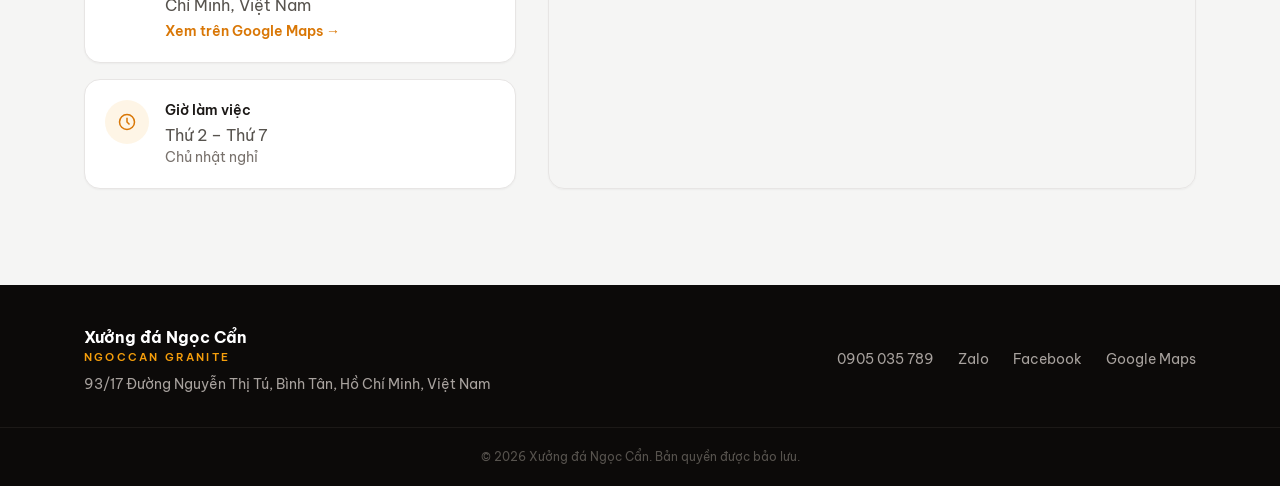
==== commit 76b541b4: "fix: embed contact info section and Google Maps iframe into shared footer template" ====
--- a/index.html
+++ b/index.html
@@ -362,112 +362,6 @@
       </div>
     </section>
 
-    <!-- LIÊN HỆ -->
-    <section id="lien-he" class="section section-tint">
-      <div class="container">
-        <div class="section-heading">
-          <span class="eyebrow">Liên hệ</span>
-          <h2>Liên hệ báo giá</h2>
-          <p>
-            Gọi điện hoặc nhắn Zalo kèm ảnh/kích thước để được tư vấn và báo
-            giá nhanh nhất.
-          </p>
-        </div>
-
-        <div class="contact-grid">
-          <div class="contact-cards">
-            <a href="tel:0905035789" class="contact-card">
-              <span class="contact-icon">
-                <svg viewBox="0 0 24 24" fill="none" stroke="currentColor" stroke-width="1.8">
-                  <path
-                    d="M22 16.92v3a2 2 0 0 1-2.18 2 19.79 19.79 0 0 1-8.63-3.07 19.5 19.5 0 0 1-6-6 19.79 19.79 0 0 1-3.07-8.67A2 2 0 0 1 4.11 2h3a2 2 0 0 1 2 1.72c.127.96.361 1.903.7 2.81a2 2 0 0 1-.45 2.11L8.09 9.91a16 16 0 0 0 6 6l1.27-1.27a2 2 0 0 1 2.11-.45c.907.339 1.85.573 2.81.7A2 2 0 0 1 22 16.92z"
-                  />
-                </svg>
-              </span>
-              <div>
-                <p class="contact-label">Điện thoại</p>
-                <p class="contact-value">0905 035 789</p>
-              </div>
-            </a>
-
-            <a
-              href="https://zalo.me/0905035789"
-              target="_blank"
-              rel="noopener noreferrer"
-              class="contact-card"
-            >
-              <span class="contact-icon contact-icon-text">Zalo</span>
-              <div>
-                <p class="contact-label">Zalo</p>
-                <p class="contact-value">0905 035 789</p>
-              </div>
-            </a>
-
-            <a
-              href="https://www.facebook.com/profile.php?id=61575612324085"
-              target="_blank"
-              rel="noopener noreferrer"
-              class="contact-card"
-            >
-              <span class="contact-icon">
-                <svg viewBox="0 0 24 24" fill="none" stroke="currentColor" stroke-width="1.8">
-                  <path d="M18 2h-3a5 5 0 0 0-5 5v3H7v4h3v8h4v-8h3l1-4h-4V7a1 1 0 0 1 1-1h3z" />
-                </svg>
-              </span>
-              <div>
-                <p class="contact-label">Facebook</p>
-                <p class="contact-value">Kho Đá Ngọc Cẩn</p>
-                <span class="contact-link">Ghé thăm Trang Facebook →</span>
-              </div>
-            </a>
-
-            <a
-              href="https://maps.app.goo.gl/am6ZZ63BUA5D7sE89"
-              target="_blank"
-              rel="noopener noreferrer"
-              class="contact-card"
-            >
-              <span class="contact-icon">
-                <svg viewBox="0 0 24 24" fill="none" stroke="currentColor" stroke-width="1.8">
-                  <path d="M21 10c0 7-9 13-9 13s-9-6-9-13a9 9 0 0 1 18 0z" />
-                  <circle cx="12" cy="10" r="3" />
-                </svg>
-              </span>
-              <div>
-                <p class="contact-label">Địa chỉ xưởng</p>
-                <p class="contact-value">
-                  93/17 Đường Nguyễn Thị Tú, Bình Tân, Hồ Chí Minh, Việt Nam
-                </p>
-                <span class="contact-link">Xem trên Google Maps →</span>
-              </div>
-            </a>
-
-            <div class="contact-card contact-card-static">
-              <span class="contact-icon">
-                <svg viewBox="0 0 24 24" fill="none" stroke="currentColor" stroke-width="1.8">
-                  <circle cx="12" cy="12" r="9" />
-                  <path d="M12 7v5l3 3" />
-                </svg>
-              </span>
-              <div>
-                <p class="contact-label">Giờ làm việc</p>
-                <p class="contact-value">Thứ 2 – Thứ 7</p>
-                <p class="contact-note">Chủ nhật nghỉ</p>
-              </div>
-            </div>
-          </div>
-
-          <div class="map-wrap">
-            <iframe
-              title="Bản đồ xưởng đá Ngọc Cẩn"
-              src="https://www.google.com/maps?q=Kho+%C4%90%C3%A1+Hoa+C%C6%B0%C6%A1ng+Ng%E1%BB%8Dc+C%E1%BA%A9n,+93+%C4%90%C6%B0%E1%BB%9Dng+Nguy%E1%BB%85n+Th%E1%BB%8B+T%C3%BA,+B%C3%ACnh+T%C3%A2n,+H%E1%BB%93+Ch%C3%AD+Minh&output=embed"
-              loading="lazy"
-              referrerpolicy="no-referrer-when-downgrade"
-            ></iframe>
-          </div>
-        </div>
-      </div>
-    </section>
   </main>
 
   <div id="footer-placeholder"></div>
--- a/css/styles.css
+++ b/css/styles.css
@@ -814,3 +814,154 @@
   font-size: 12px;
   color: var(--stone-600);
 }
+
+/* =========================================================
+   Multi-page CSS additions
+   ========================================================= */
+
+/* Menu Link Active State */
+.nav-desktop a.active {
+  color: var(--amber-500) !important;
+  font-weight: 700;
+}
+.mobile-menu nav a.active {
+  background: var(--stone-900);
+  color: var(--amber-500);
+  font-weight: 700;
+}
+
+/* Subpage Hero */
+.hero-subpage {
+  position: relative;
+  padding: 60px 0 80px;
+  background: var(--stone-950);
+}
+
+/* Quy Trình 5 Bước - Dịch Vụ */
+.workflow-steps {
+  display: grid;
+  grid-template-columns: 1fr;
+  gap: 24px;
+  margin-top: 40px;
+}
+@media (min-width: 768px) {
+  .workflow-steps {
+    grid-template-columns: repeat(5, 1fr);
+  }
+}
+.workflow-step {
+  background: var(--white);
+  padding: 30px 24px;
+  border-radius: var(--radius-lg);
+  border: 1px solid var(--stone-200);
+  box-shadow: 0 1px 2px rgba(0, 0, 0, 0.04);
+  position: relative;
+  transition: transform 0.3s ease, box-shadow 0.3s ease;
+}
+.workflow-step:hover {
+  transform: translateY(-4px);
+  box-shadow: 0 12px 30px rgba(0, 0, 0, 0.08);
+}
+.step-number {
+  font-size: 32px;
+  font-weight: 800;
+  color: var(--amber-500);
+  opacity: 0.8;
+  line-height: 1;
+  margin-bottom: 12px;
+}
+.workflow-step h4 {
+  font-size: 16px;
+  font-weight: 700;
+  color: var(--stone-900);
+  margin: 0 0 10px 0;
+}
+.workflow-step p {
+  font-size: 13px;
+  color: var(--stone-600);
+  line-height: 1.6;
+  margin: 0;
+}
+
+/* Bộ lọc ảnh - Sản Phẩm */
+.gallery-filters {
+  display: flex;
+  justify-content: center;
+  gap: 12px;
+  margin-bottom: 36px;
+  flex-wrap: wrap;
+}
+.filter-btn {
+  background: transparent;
+  border: 1px solid var(--stone-300);
+  color: var(--stone-700);
+  padding: 8px 20px;
+  border-radius: var(--radius-full);
+  font-size: 14px;
+  font-weight: 600;
+  transition: all 0.25s cubic-bezier(0.16, 1, 0.3, 1);
+}
+.filter-btn:hover,
+.filter-btn.active {
+  background: var(--amber-500);
+  color: var(--stone-950);
+  border-color: var(--amber-500);
+  box-shadow: 0 4px 12px rgba(245, 158, 11, 0.2);
+}
+.gallery-item {
+  transition: opacity 0.35s ease, transform 0.35s ease;
+}
+.gallery-item.hidden {
+  opacity: 0;
+  transform: scale(0.9);
+  pointer-events: none;
+  position: absolute;
+  width: 0;
+  height: 0;
+  overflow: hidden;
+  margin: 0;
+  padding: 0;
+}
+
+/* Chi Tiết Loại Đá - Grid */
+@media (min-width: 768px) {
+  .stone-details-list .stone-detail-item {
+    grid-template-columns: 1fr 1.2fr !important;
+    gap: 50px !important;
+  }
+  .stone-details-list .stone-detail-item:nth-child(even) > div:first-child {
+    order: 2;
+  }
+}
+
+/* Bảng So Sánh Kỹ Thuật - Loại Đá */
+.comparison-table {
+  width: 100%;
+  border-collapse: collapse;
+  background: var(--white);
+  border-radius: var(--radius-lg);
+  overflow: hidden;
+  border: 1px solid var(--stone-200);
+  margin-top: 30px;
+  font-size: 14px;
+}
+.comparison-table th,
+.comparison-table td {
+  padding: 16px 20px;
+  text-align: left;
+  border-bottom: 1px solid var(--stone-200);
+}
+.comparison-table th {
+  background: var(--stone-900);
+  color: var(--white);
+  font-weight: 700;
+}
+.comparison-table tr:last-child td {
+  border-bottom: none;
+}
+.comparison-table tr:nth-child(even) {
+  background: var(--stone-50);
+}
+.comparison-table td strong {
+  color: var(--stone-900);
+}
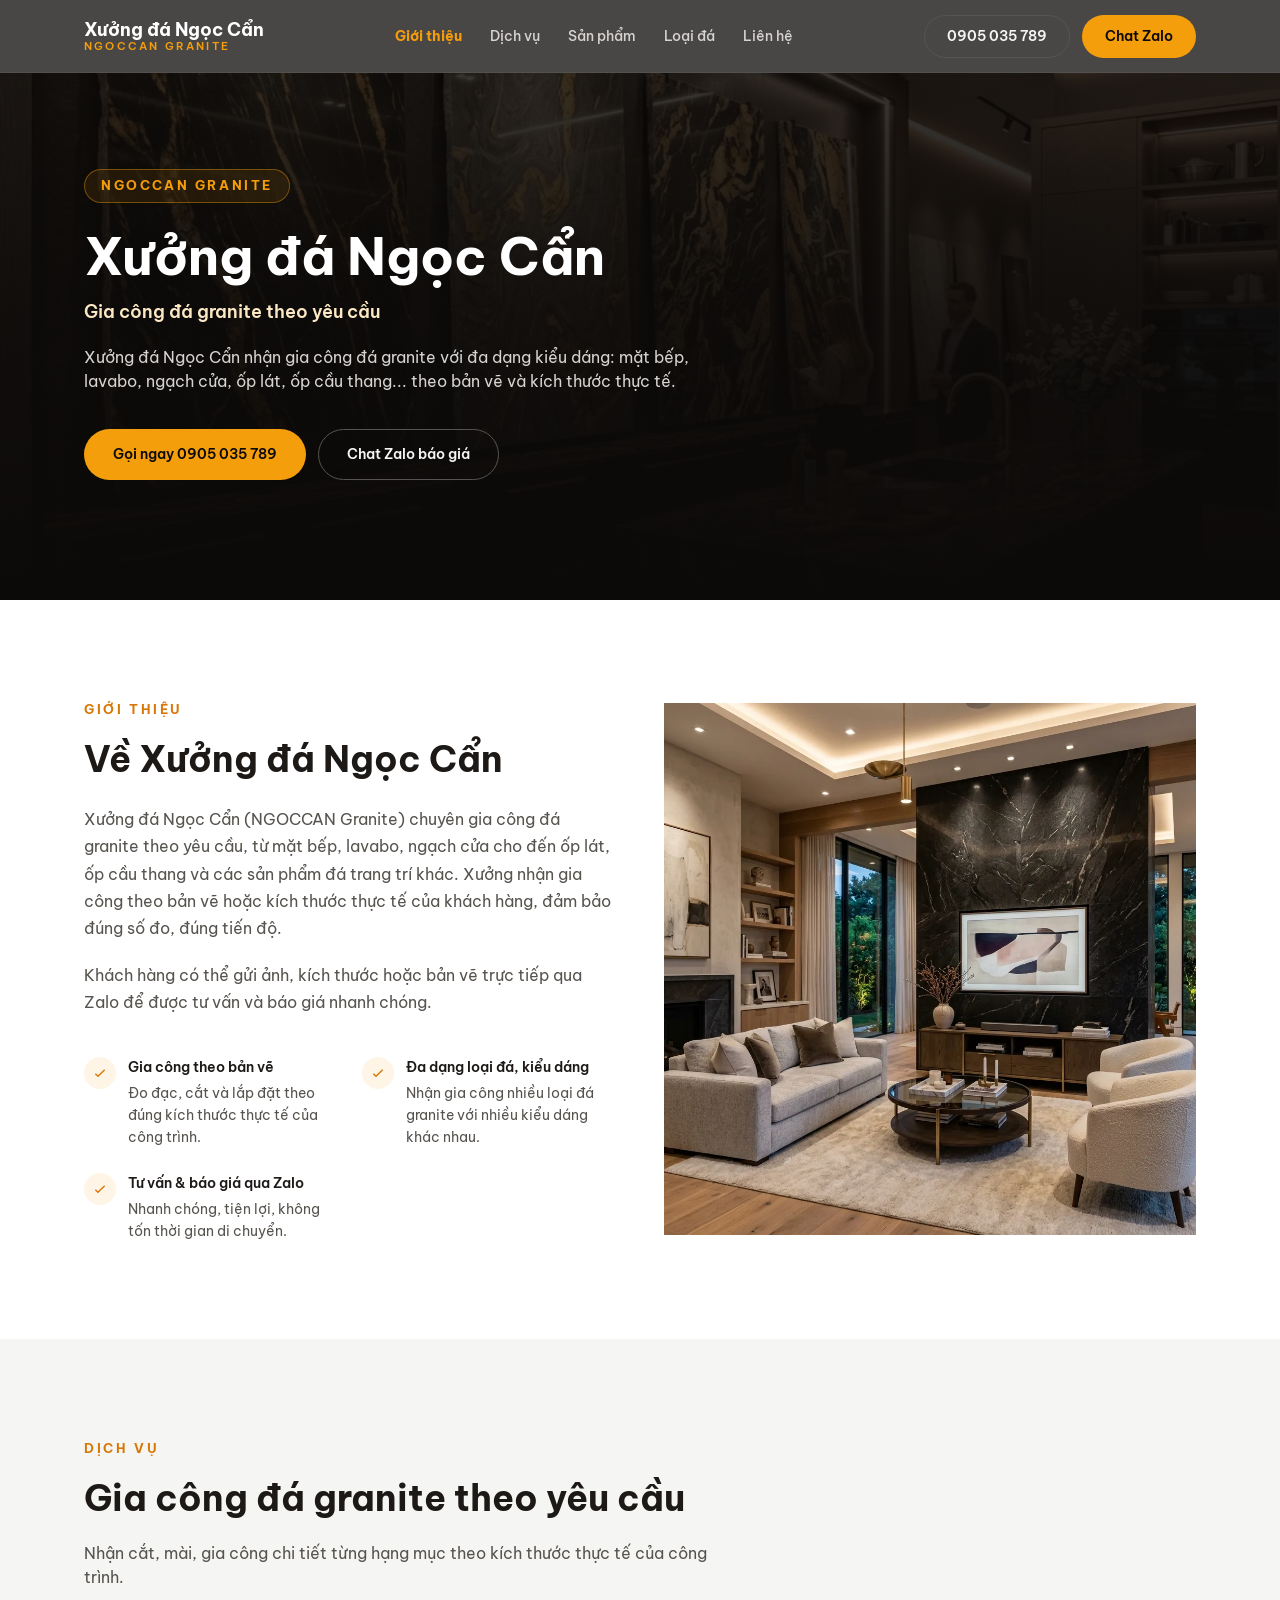
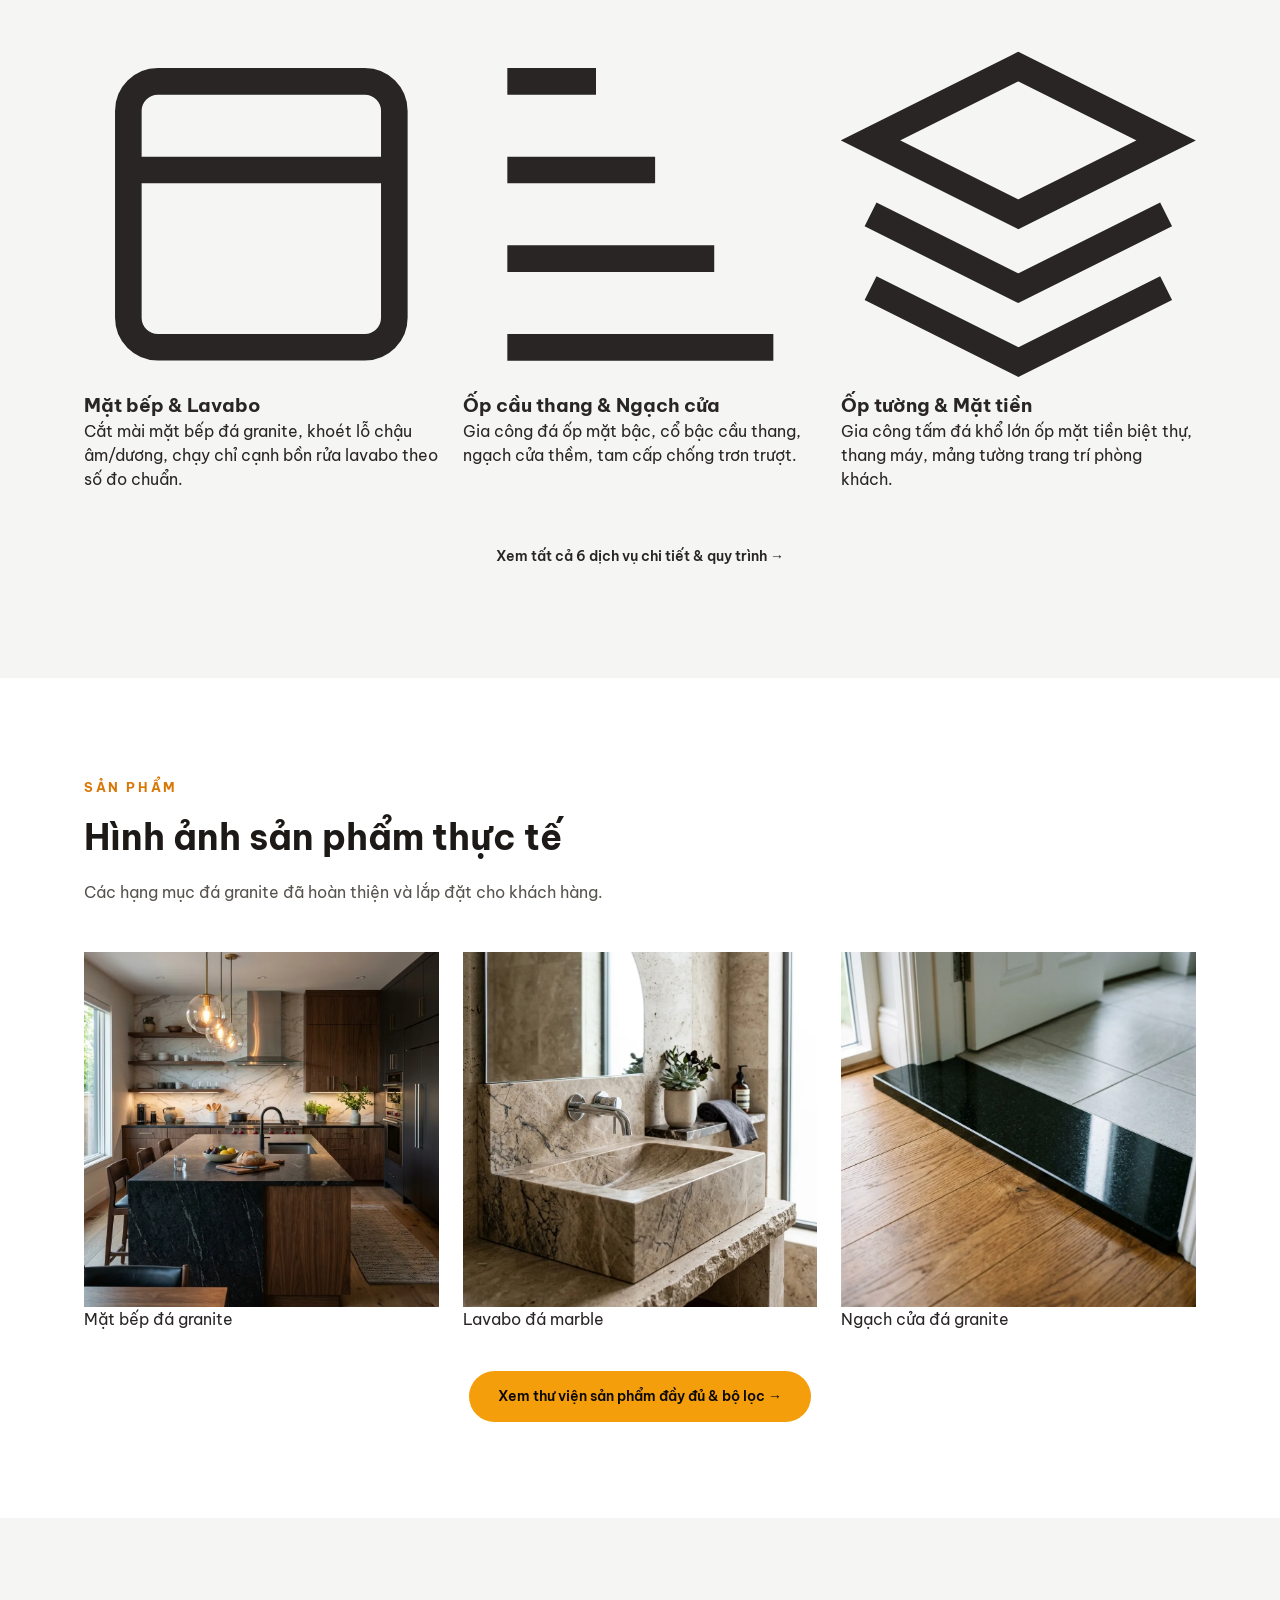
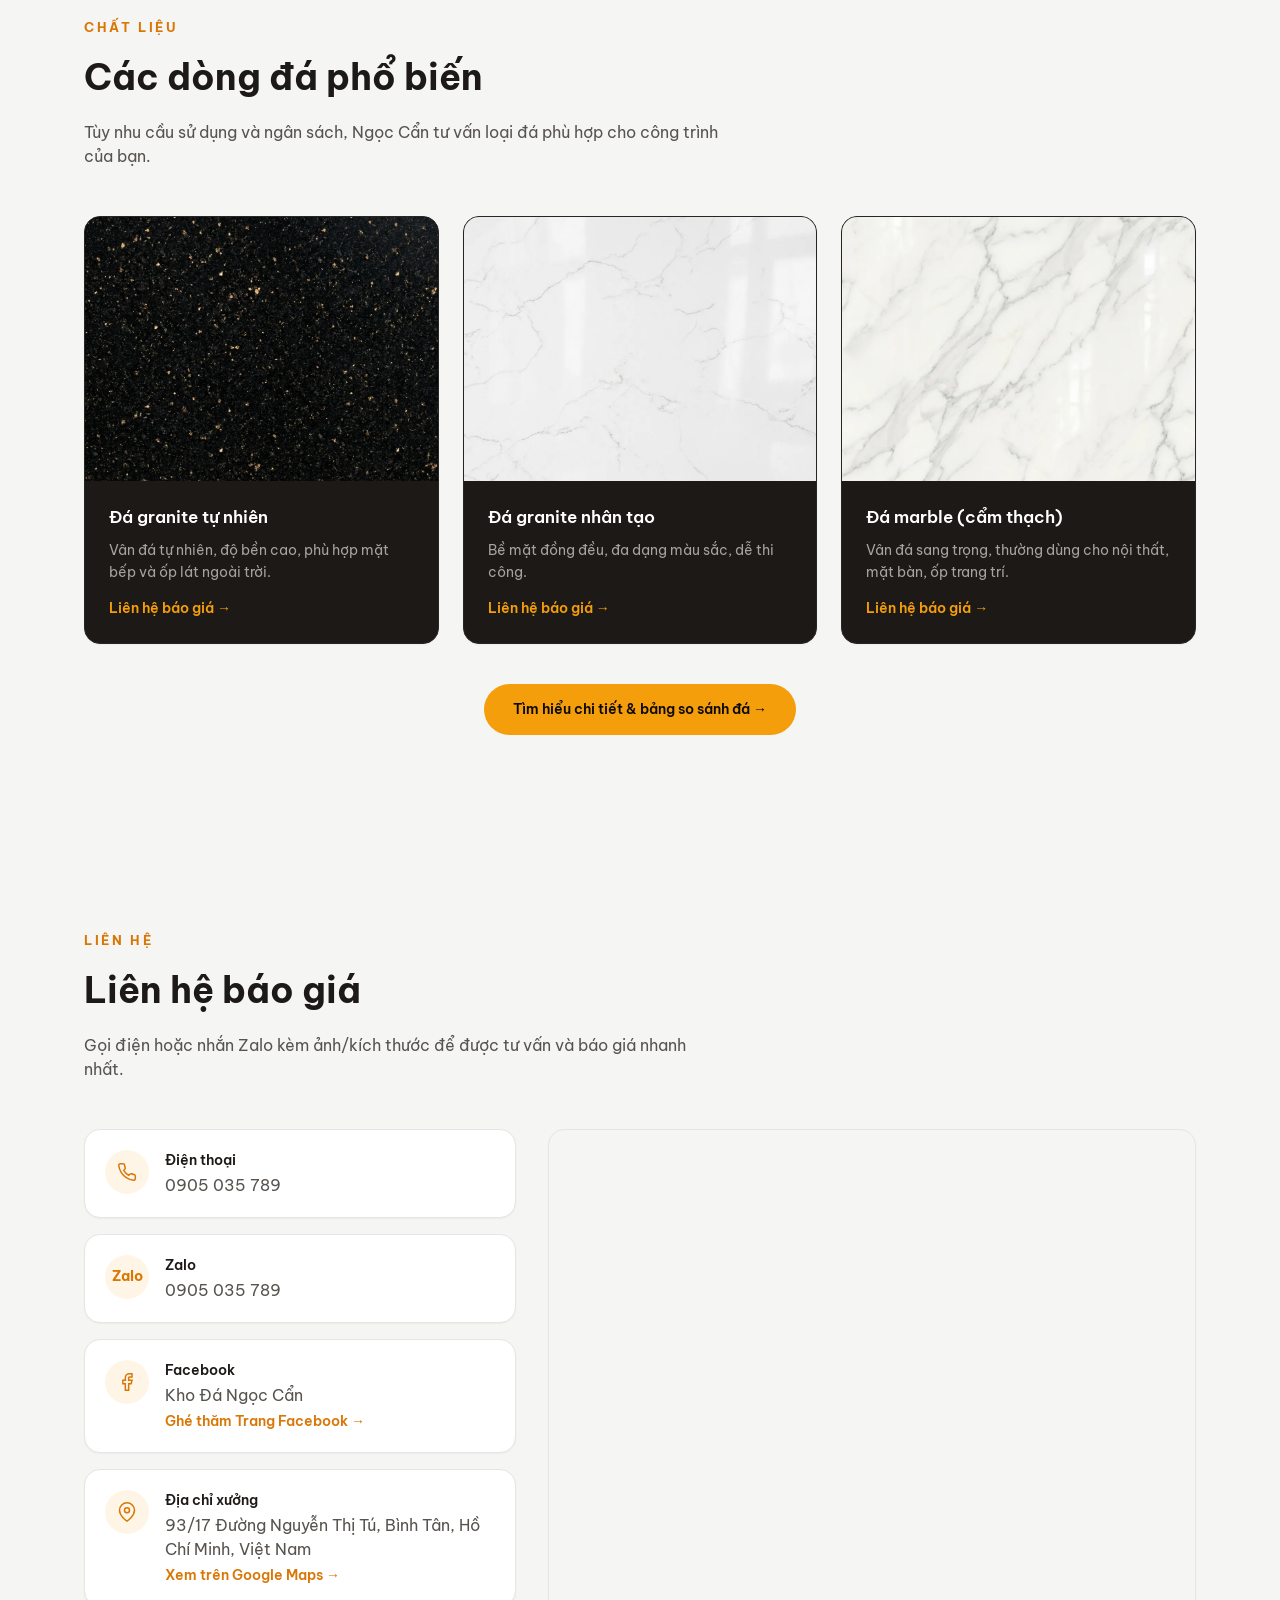
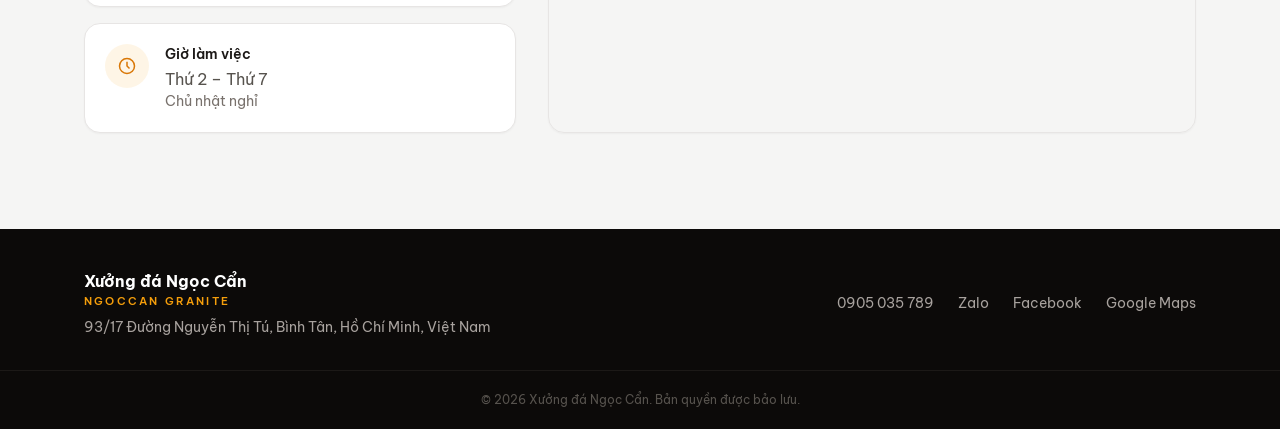
==== commit ad9a17ce: "fix: convert all pages to 100% pure static HTML to guarantee rock-solid rendering on all live server" ====
--- a/index.html
+++ b/index.html
@@ -3,10 +3,10 @@
 <head>
   <meta charset="UTF-8" />
   <meta name="viewport" content="width=device-width, initial-scale=1" />
-  <title>Xưởng đá Ngọc Cẩn | NGOCCAN Granite</title>
+  <title>Xưởng đá Ngọc Cẩn — NGOCCAN Granite | Gia công đá granite theo yêu cầu</title>
   <meta
     name="description"
-    content="Xưởng đá Ngọc Cẩn nhận gia công đá granite theo yêu cầu: mặt bếp, lavabo, ngạch cửa, ốp lát, ốp cầu thang... theo bản vẽ và kích thước thực tế."
+    content="Xưởng đá Ngọc Cẩn chuyên gia công đá granite mặt bếp, lavabo, ngạch cửa, ốp lát, ốp cầu thang theo bản vẽ và kích thước thực tế. Tư vấn báo giá Zalo 0905 035 789."
   />
   <link rel="preconnect" href="https://fonts.googleapis.com" />
   <link rel="preconnect" href="https://fonts.gstatic.com" crossorigin />
@@ -16,54 +16,70 @@
   />
   <link rel="icon" type="image/svg+xml" href="images/favicon.svg" />
   <link rel="stylesheet" href="css/styles.css" />
-  <script type="application/ld+json">
-  {
-    "@context": "https://schema.org",
-    "@type": "LocalBusiness",
-    "name": "Xưởng đá Ngọc Cẩn",
-    "image": [
-      "https://github.com/twotnguyen/Ngoc-Can-Granite/raw/main/images/hero_bg.webp",
-      "https://github.com/twotnguyen/Ngoc-Can-Granite/raw/main/images/about_factory.webp"
-    ],
-    "@id": "https://github.com/twotnguyen/Ngoc-Can-Granite/#localbusiness",
-    "url": "https://github.com/twotnguyen/Ngoc-Can-Granite",
-    "telephone": "+84905035789",
-    "priceRange": "$$",
-    "address": {
-      "@type": "PostalAddress",
-      "streetAddress": "93/17 Đường Nguyễn Thị Tú, Bình Tân",
-      "addressLocality": "Hồ Chí Minh",
-      "addressRegion": "Hồ Chí Minh",
-      "postalCode": "70000",
-      "addressCountry": "VN"
-    },
-    "geo": {
-      "@type": "GeoCoordinates",
-      "latitude": 10.8034,
-      "longitude": 106.5985
-    },
-    "openingHoursSpecification": {
-      "@type": "OpeningHoursSpecification",
-      "dayOfWeek": [
-        "Monday",
-        "Tuesday",
-        "Wednesday",
-        "Thursday",
-        "Friday",
-        "Saturday"
-      ],
-      "opens": "07:30",
-      "closes": "17:30"
-    },
-    "sameAs": [
-      "https://zalo.me/0905035789",
-      "https://www.facebook.com/profile.php?id=61575612324085"
-    ]
-  }
-  </script>
 </head>
 <body>
-  <div id="header-placeholder"></div>
+  <header class="site-header">
+    <div class="container header-inner">
+      <a href="index.html" class="brand">
+        <span class="brand-name">Xưởng đá Ngọc Cẩn</span>
+        <span class="brand-sub">NGOCCAN Granite</span>
+      </a>
+
+      <nav class="nav-desktop" aria-label="Điều hướng chính">
+        <a href="index.html#gioi-thieu" class="active">Giới thiệu</a>
+        <a href="dich-vu.html">Dịch vụ</a>
+        <a href="san-pham.html">Sản phẩm</a>
+        <a href="loai-da.html">Loại đá</a>
+        <a href="#lien-he">Liên hệ</a>
+      </nav>
+
+      <div class="header-cta">
+        <a href="tel:0905035789" class="btn btn-outline-light">0905 035 789</a>
+        <a
+          href="https://zalo.me/0905035789"
+          target="_blank"
+          rel="noopener noreferrer"
+          class="btn btn-primary"
+          >Chat Zalo</a
+        >
+      </div>
+
+      <button
+        type="button"
+        class="menu-toggle"
+        id="menuToggle"
+        aria-label="Mở menu"
+        aria-expanded="false"
+        aria-controls="mobileMenu"
+      >
+        <svg viewBox="0 0 24 24" fill="none" stroke="currentColor" stroke-width="1.8">
+          <path d="M4 7h16M4 12h16M4 17h16" />
+        </svg>
+      </button>
+    </div>
+
+    <div class="mobile-menu" id="mobileMenu" hidden>
+      <nav aria-label="Điều hướng di động">
+        <a href="index.html#gioi-thieu" class="active">Giới thiệu</a>
+        <a href="dich-vu.html">Dịch vụ</a>
+        <a href="san-pham.html">Sản phẩm</a>
+        <a href="loai-da.html">Loại đá</a>
+        <a href="#lien-he">Liên hệ</a>
+      </nav>
+      <div class="mobile-menu-cta">
+        <a href="tel:0905035789" class="btn btn-outline-light block"
+          >Gọi 0905 035 789</a
+        >
+        <a
+          href="https://zalo.me/0905035789"
+          target="_blank"
+          rel="noopener noreferrer"
+          class="btn btn-primary block"
+          >Chat Zalo</a
+        >
+      </div>
+    </div>
+  </header>
 
   <main>
     <!-- HERO -->
@@ -91,9 +107,8 @@
             target="_blank"
             rel="noopener noreferrer"
             class="btn btn-outline-light btn-lg"
-            >Nhắn Zalo báo giá</a
+            >Chat Zalo báo giá</a
           >
-          <a href="#san-pham" class="btn btn-link">Xem sản phẩm đã làm</a>
         </div>
       </div>
     </section>
@@ -152,154 +167,135 @@
                 </svg>
               </span>
               <div>
-                <dt>Tư vấn tận tình</dt>
+                <dt>Tư vấn & báo giá qua Zalo</dt>
                 <dd>
-                  Hỗ trợ tư vấn chọn loại đá và kiểu dáng phù hợp với nhu
-                  cầu.
+                  Nhanh chóng, tiện lợi, không tốn thời gian di chuyển.
                 </dd>
               </div>
             </div>
-            <div class="highlight-item">
-              <span class="highlight-icon">
-                <svg viewBox="0 0 24 24" fill="none" stroke="currentColor" stroke-width="2">
-                  <path d="M5 13l4 4L19 7" />
-                </svg>
-              </span>
-              <div>
-                <dt>Liên hệ nhanh qua Zalo</dt>
-                <dd>
-                  Gửi ảnh, kích thước qua Zalo để được báo giá nhanh chóng.
-                </dd>
-              </div>
-            </div>
           </dl>
         </div>
 
-        <div class="about-images">
-          <div class="img-wrap about-img-main">
-            <img src="images/about_factory.webp" alt="Xưởng gia công đá Ngọc Cẩn" loading="lazy" />
-          </div>
-          <div class="img-wrap">
-            <img src="images/about_processing.webp" alt="Thợ gia công đá thủ công chuyên nghiệp" loading="lazy" />
-          </div>
-          <div class="img-wrap">
-            <img src="images/about_finished.webp" alt="Công trình ốp đá hoàn thiện" loading="lazy" />
-          </div>
+        <div class="img-wrap about-img-wrap">
+          <img src="images/about_finished.webp" alt="Xưởng gia công đá granite Ngọc Cẩn" loading="lazy" />
         </div>
       </div>
     </section>
 
     <!-- DỊCH VỤ -->
-    <!-- PLACEHOLDER: danh sách dịch vụ mẫu, xưởng bổ sung/chỉnh sửa sau -->
     <section id="dich-vu" class="section section-tint">
       <div class="container">
         <div class="section-heading">
           <span class="eyebrow">Dịch vụ</span>
-          <h2>Dịch vụ gia công đá</h2>
-          <p>
-            Xưởng nhận gia công đa dạng sản phẩm đá granite theo yêu cầu.
-            Dưới đây là một số dịch vụ tiêu biểu, danh sách sẽ được cập nhật
-            đầy đủ hơn.
-          </p>
-        </div>
-
-        <div class="grid grid-3 service-grid">
-          <article class="card">
-            <div class="img-wrap card-img">
-              <img src="images/kitchen.webp" alt="Mặt bếp đá granite" loading="lazy" />
-            </div>
-            <div class="card-body">
-              <h3>Mặt bếp đá granite</h3>
-              <p>Gia công, cắt và lắp đặt mặt bếp theo kích thước bếp thực tế.</p>
-            </div>
-          </article>
-          <article class="card">
-            <div class="img-wrap card-img">
-              <img src="images/lavabo.webp" alt="Lavabo đá" loading="lazy" />
-            </div>
-            <div class="card-body">
-              <h3>Lavabo đá</h3>
-              <p>Khoét lỗ, mài cạnh, gia công lavabo đá theo bản vẽ hoặc mẫu có sẵn.</p>
-            </div>
-          </article>
-          <article class="card">
-            <div class="img-wrap card-img">
-              <img src="images/threshold.webp" alt="Ngạch cửa, bậc thềm" loading="lazy" />
-            </div>
-            <div class="card-body">
-              <h3>Ngạch cửa, bậc thềm</h3>
-              <p>Cắt, mài cạnh ngạch cửa, bậc thềm đúng kích thước công trình.</p>
-            </div>
-          </article>
+          <h2>Gia công đá granite theo yêu cầu</h2>
+          <p>
+            Nhận cắt, mài, gia công chi tiết từng hạng mục theo kích thước
+            thực tế của công trình.
+          </p>
+        </div>
+
+        <div class="grid grid-3">
+          <div class="service-card">
+            <span class="service-icon">
+              <svg viewBox="0 0 24 24" fill="none" stroke="currentColor" stroke-width="1.8">
+                <rect x="3" y="3" width="18" height="18" rx="2" />
+                <path d="M3 9h18" />
+              </svg>
+            </span>
+            <h3>Mặt bếp & Lavabo</h3>
+            <p>
+              Cắt mài mặt bếp đá granite, khoét lỗ chậu âm/dương, chạy chỉ
+              cạnh bồn rửa lavabo theo số đo chuẩn.
+            </p>
+          </div>
+
+          <div class="service-card">
+            <span class="service-icon">
+              <svg viewBox="0 0 24 24" fill="none" stroke="currentColor" stroke-width="1.8">
+                <path d="M3 21h18M3 15h14M3 9h10M3 3h6" />
+              </svg>
+            </span>
+            <h3>Ốp cầu thang & Ngạch cửa</h3>
+            <p>
+              Gia công đá ốp mặt bậc, cổ bậc cầu thang, ngạch cửa thềm, tam
+              cấp chống trơn trượt.
+            </p>
+          </div>
+
+          <div class="service-card">
+            <span class="service-icon">
+              <svg viewBox="0 0 24 24" fill="none" stroke="currentColor" stroke-width="1.8">
+                <path d="M12 2L2 7l10 5 10-5-10-5zM2 17l10 5 10-5M2 12l10 5 10-5" />
+              </svg>
+            </span>
+            <h3>Ốp tường & Mặt tiền</h3>
+            <p>
+              Gia công tấm đá khổ lớn ốp mặt tiền biệt thự, thang máy, mảng
+              tường trang trí phòng khách.
+            </p>
+          </div>
         </div>
 
         <div class="section-actions text-center" style="margin-top: 40px; text-align: center;">
-          <a href="dich-vu.html" class="btn btn-primary btn-lg">Xem tất cả dịch vụ & quy trình →</a>
-        </div>
-
-        <p class="section-note">
-          Không thấy sản phẩm bạn cần?
-          <a href="https://zalo.me/0905035789" target="_blank" rel="noopener noreferrer"
-            >Liên hệ Zalo</a
-          >
-          để được tư vấn trực tiếp.
-        </p>
-      </div>
-    </section>
-
-    <!-- THƯ VIỆN ẢNH -->
-    <!-- PLACEHOLDER: ảnh mẫu, thay bằng ảnh thật của xưởng -->
+          <a href="dich-vu.html" class="btn btn-outline-dark btn-lg">Xem tất cả 6 dịch vụ chi tiết & quy trình →</a>
+        </div>
+      </div>
+    </section>
+
+    <!-- SẢN PHẨM -->
     <section id="san-pham" class="section section-white">
       <div class="container">
         <div class="section-heading">
           <span class="eyebrow">Sản phẩm</span>
-          <h2>Thư viện ảnh sản phẩm</h2>
-          <p>
-            Hình ảnh một số công trình tiêu biểu của xưởng.
-          </p>
-        </div>
-
-        <div class="grid grid-3 gallery-grid" id="galleryGrid">
-          <div class="gallery-item">
+          <h2>Hình ảnh sản phẩm thực tế</h2>
+          <p>
+            Các hạng mục đá granite đã hoàn thiện và lắp đặt cho khách
+            hàng.
+          </p>
+        </div>
+
+        <div class="grid grid-3">
+          <div class="product-card">
             <div class="img-wrap aspect-square">
               <img src="images/kitchen.webp" alt="Mặt bếp đá granite" loading="lazy" />
             </div>
-            <span class="gallery-caption">Mặt bếp đá granite</span>
-          </div>
-          <div class="gallery-item">
+            <p class="product-title">Mặt bếp đá granite</p>
+          </div>
+
+          <div class="product-card">
             <div class="img-wrap aspect-square">
-              <img src="images/lavabo.webp" alt="Lavabo đá" loading="lazy" />
-            </div>
-            <span class="gallery-caption">Lavabo đá</span>
-          </div>
-          <div class="gallery-item">
+              <img src="images/lavabo.webp" alt="Lavabo đá marble" loading="lazy" />
+            </div>
+            <p class="product-title">Lavabo đá marble</p>
+          </div>
+
+          <div class="product-card">
             <div class="img-wrap aspect-square">
-              <img src="images/threshold.webp" alt="Ngạch cửa đá" loading="lazy" />
-            </div>
-            <span class="gallery-caption">Ngạch cửa đá</span>
+              <img src="images/threshold.webp" alt="Ngạch cửa đá granite" loading="lazy" />
+            </div>
+            <p class="product-title">Ngạch cửa đá granite</p>
           </div>
         </div>
 
         <div class="section-actions text-center" style="margin-top: 40px; text-align: center;">
-          <a href="san-pham.html" class="btn btn-primary btn-lg">Xem thư viện sản phẩm đầy đủ (Lightbox) →</a>
+          <a href="san-pham.html" class="btn btn-primary btn-lg">Xem thư viện sản phẩm đầy đủ & bộ lọc →</a>
         </div>
       </div>
     </section>
 
     <!-- LOẠI ĐÁ -->
-    <!-- PLACEHOLDER: loại đá mẫu, bổ sung loại đá thực tế đang gia công -->
-    <section id="loai-da" class="section section-dark">
+    <section id="loai-da" class="section section-tint">
       <div class="container">
         <div class="section-heading">
-          <span class="eyebrow eyebrow-dark">Loại đá</span>
-          <h2 class="text-white">Các loại đá đang gia công</h2>
-          <p class="text-muted">
-            Giá đá phụ thuộc vào loại đá, độ dày và diện tích thi công thực
-            tế, vui lòng liên hệ để được báo giá chính xác nhất.
-          </p>
-        </div>
-
-        <div class="grid grid-3 stone-grid">
+          <span class="eyebrow">Chất liệu</span>
+          <h2>Các dòng đá phổ biến</h2>
+          <p>
+            Tùy nhu cầu sử dụng và ngân sách, Ngọc Cẩn tư vấn loại đá phù
+            hợp cho công trình của bạn.
+          </p>
+        </div>
+
+        <div class="grid grid-3">
           <article class="card card-dark">
             <div class="img-wrap card-img">
               <img src="images/stone_natural.webp" alt="Đá granite tự nhiên" loading="lazy" />
@@ -362,9 +358,140 @@
       </div>
     </section>
 
+    <!-- LIÊN HỆ -->
+    <section id="lien-he" class="section section-tint">
+      <div class="container">
+        <div class="section-heading">
+          <span class="eyebrow">Liên hệ</span>
+          <h2>Liên hệ báo giá</h2>
+          <p>
+            Gọi điện hoặc nhắn Zalo kèm ảnh/kích thước để được tư vấn và báo
+            giá nhanh nhất.
+          </p>
+        </div>
+
+        <div class="contact-grid">
+          <div class="contact-cards">
+            <a href="tel:0905035789" class="contact-card">
+              <span class="contact-icon">
+                <svg viewBox="0 0 24 24" fill="none" stroke="currentColor" stroke-width="1.8">
+                  <path
+                    d="M22 16.92v3a2 2 0 0 1-2.18 2 19.79 19.79 0 0 1-8.63-3.07 19.5 19.5 0 0 1-6-6 19.79 19.79 0 0 1-3.07-8.67A2 2 0 0 1 4.11 2h3a2 2 0 0 1 2 1.72c.127.96.361 1.903.7 2.81a2 2 0 0 1-.45 2.11L8.09 9.91a16 16 0 0 0 6 6l1.27-1.27a2 2 0 0 1 2.11-.45c.907.339 1.85.573 2.81.7A2 2 0 0 1 22 16.92z"
+                  />
+                </svg>
+              </span>
+              <div>
+                <p class="contact-label">Điện thoại</p>
+                <p class="contact-value">0905 035 789</p>
+              </div>
+            </a>
+
+            <a
+              href="https://zalo.me/0905035789"
+              target="_blank"
+              rel="noopener noreferrer"
+              class="contact-card"
+            >
+              <span class="contact-icon contact-icon-text">Zalo</span>
+              <div>
+                <p class="contact-label">Zalo</p>
+                <p class="contact-value">0905 035 789</p>
+              </div>
+            </a>
+
+            <a
+              href="https://www.facebook.com/profile.php?id=61575612324085"
+              target="_blank"
+              rel="noopener noreferrer"
+              class="contact-card"
+            >
+              <span class="contact-icon">
+                <svg viewBox="0 0 24 24" fill="none" stroke="currentColor" stroke-width="1.8">
+                  <path d="M18 2h-3a5 5 0 0 0-5 5v3H7v4h3v8h4v-8h3l1-4h-4V7a1 1 0 0 1 1-1h3z" />
+                </svg>
+              </span>
+              <div>
+                <p class="contact-label">Facebook</p>
+                <p class="contact-value">Kho Đá Ngọc Cẩn</p>
+                <span class="contact-link">Ghé thăm Trang Facebook →</span>
+              </div>
+            </a>
+
+            <a
+              href="https://maps.app.goo.gl/am6ZZ63BUA5D7sE89"
+              target="_blank"
+              rel="noopener noreferrer"
+              class="contact-card"
+            >
+              <span class="contact-icon">
+                <svg viewBox="0 0 24 24" fill="none" stroke="currentColor" stroke-width="1.8">
+                  <path d="M21 10c0 7-9 13-9 13s-9-6-9-13a9 9 0 0 1 18 0z" />
+                  <circle cx="12" cy="10" r="3" />
+                </svg>
+              </span>
+              <div>
+                <p class="contact-label">Địa chỉ xưởng</p>
+                <p class="contact-value">
+                  93/17 Đường Nguyễn Thị Tú, Bình Tân, Hồ Chí Minh, Việt Nam
+                </p>
+                <span class="contact-link">Xem trên Google Maps →</span>
+              </div>
+            </a>
+
+            <div class="contact-card contact-card-static">
+              <span class="contact-icon">
+                <svg viewBox="0 0 24 24" fill="none" stroke="currentColor" stroke-width="1.8">
+                  <circle cx="12" cy="12" r="9" />
+                  <path d="M12 7v5l3 3" />
+                </svg>
+              </span>
+              <div>
+                <p class="contact-label">Giờ làm việc</p>
+                <p class="contact-value">Thứ 2 – Thứ 7</p>
+                <p class="contact-note">Chủ nhật nghỉ</p>
+              </div>
+            </div>
+          </div>
+
+          <div class="map-wrap">
+            <iframe
+              title="Bản đồ xưởng đá Ngọc Cẩn"
+              src="https://www.google.com/maps?q=Kho+%C4%90%C3%A1+Hoa+C%C6%B0%C6%A1ng+Ng%E1%BB%8Dc+C%E1%BA%A9n,+93+%C4%90%C6%B0%E1%BB%9Dng+Nguy%E1%BB%85n+Th%E1%BB%8B+T%C3%BA,+B%C3%ACnh+T%C3%A2n,+H%E1%BB%93+Ch%C3%AD+Minh&output=embed"
+              loading="lazy"
+              referrerpolicy="no-referrer-when-downgrade"
+            ></iframe>
+          </div>
+        </div>
+      </div>
+    </section>
   </main>
 
-  <div id="footer-placeholder"></div>
+  <!-- FOOTER -->
+  <footer class="site-footer">
+    <div class="container footer-inner">
+      <div>
+        <p class="footer-name">Xưởng đá Ngọc Cẩn</p>
+        <p class="footer-brand">NGOCCAN Granite</p>
+        <p class="footer-address">
+          93/17 Đường Nguyễn Thị Tú, Bình Tân, Hồ Chí Minh, Việt Nam
+        </p>
+      </div>
+      <div class="footer-links">
+        <a href="tel:0905035789">0905 035 789</a>
+        <a href="https://zalo.me/0905035789" target="_blank" rel="noopener noreferrer">Zalo</a>
+        <a href="https://www.facebook.com/profile.php?id=61575612324085" target="_blank" rel="noopener noreferrer">Facebook</a>
+        <a
+          href="https://maps.app.goo.gl/am6ZZ63BUA5D7sE89"
+          target="_blank"
+          rel="noopener noreferrer"
+          >Google Maps</a
+        >
+      </div>
+    </div>
+    <p class="footer-copy">
+      © <span id="year"></span> Xưởng đá Ngọc Cẩn. Bản quyền được bảo lưu.
+    </p>
+  </footer>
 
   <script src="js/main.js"></script>
 </body>
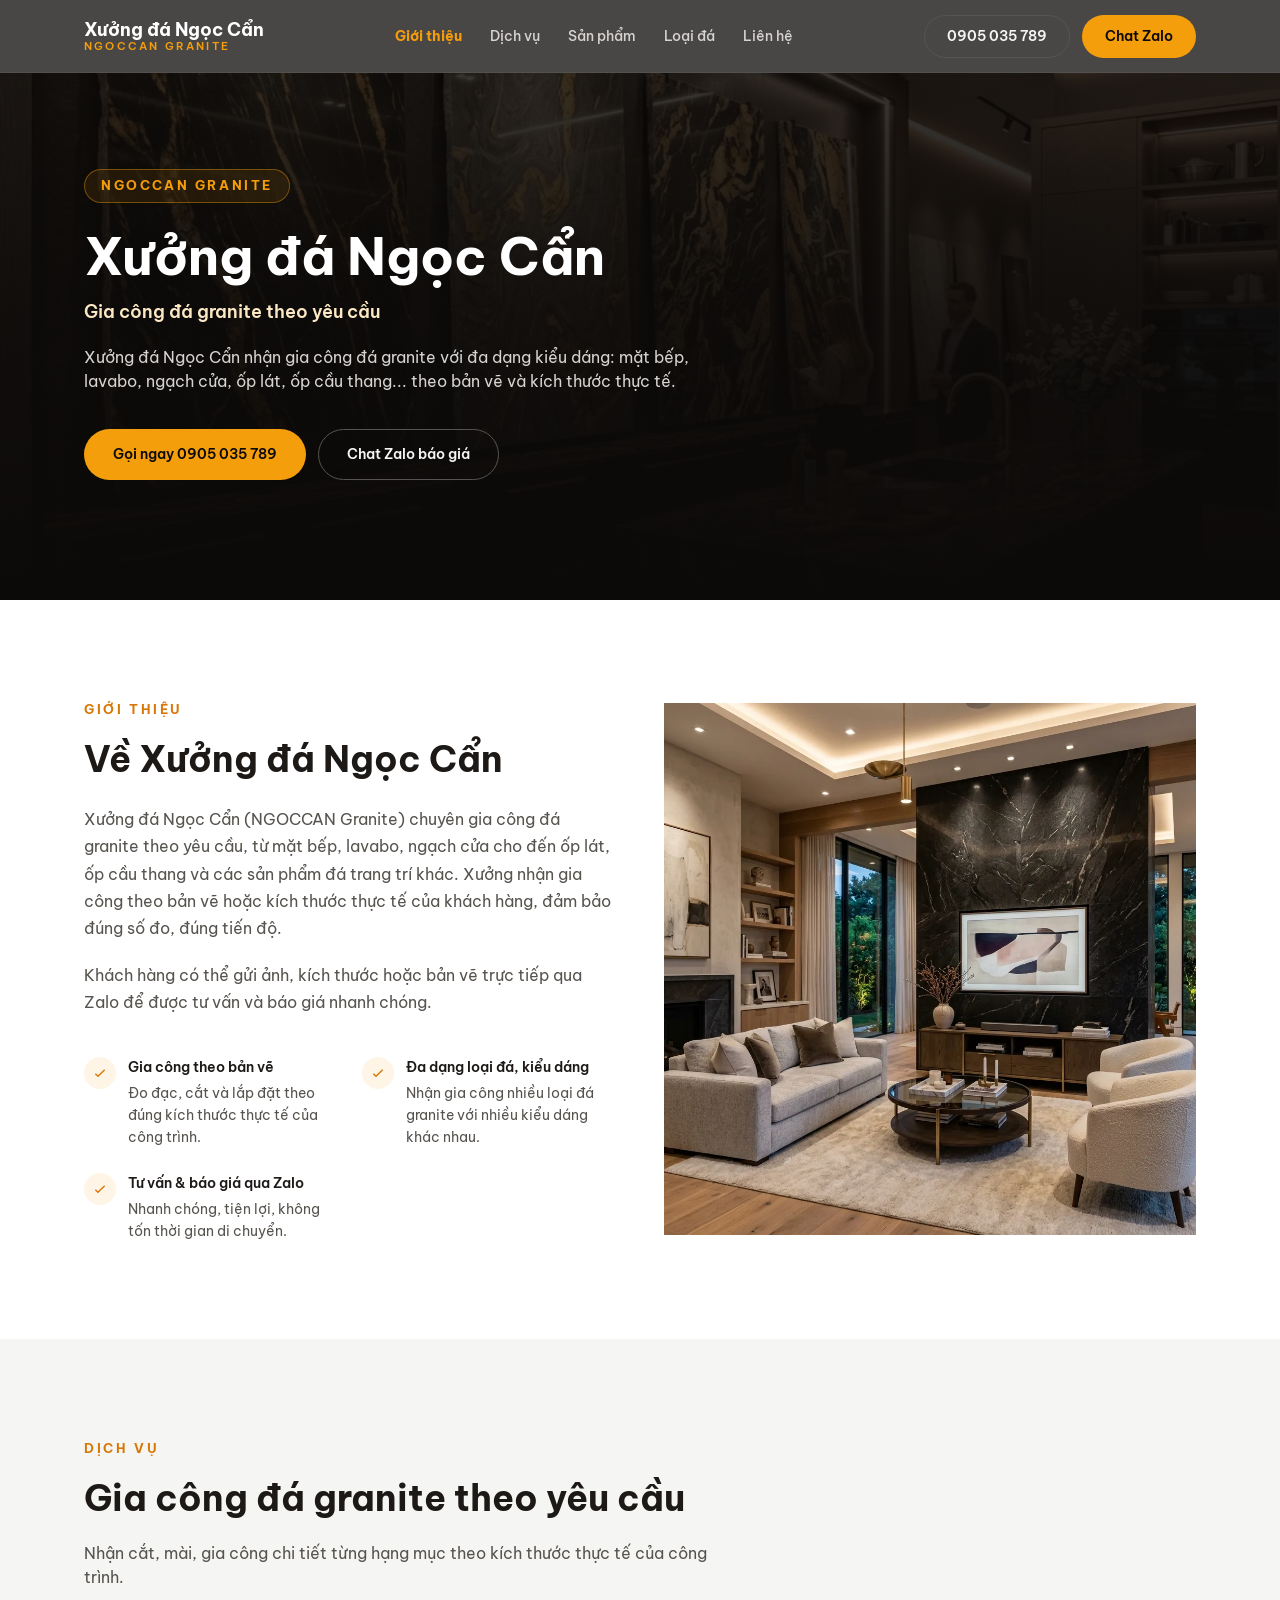
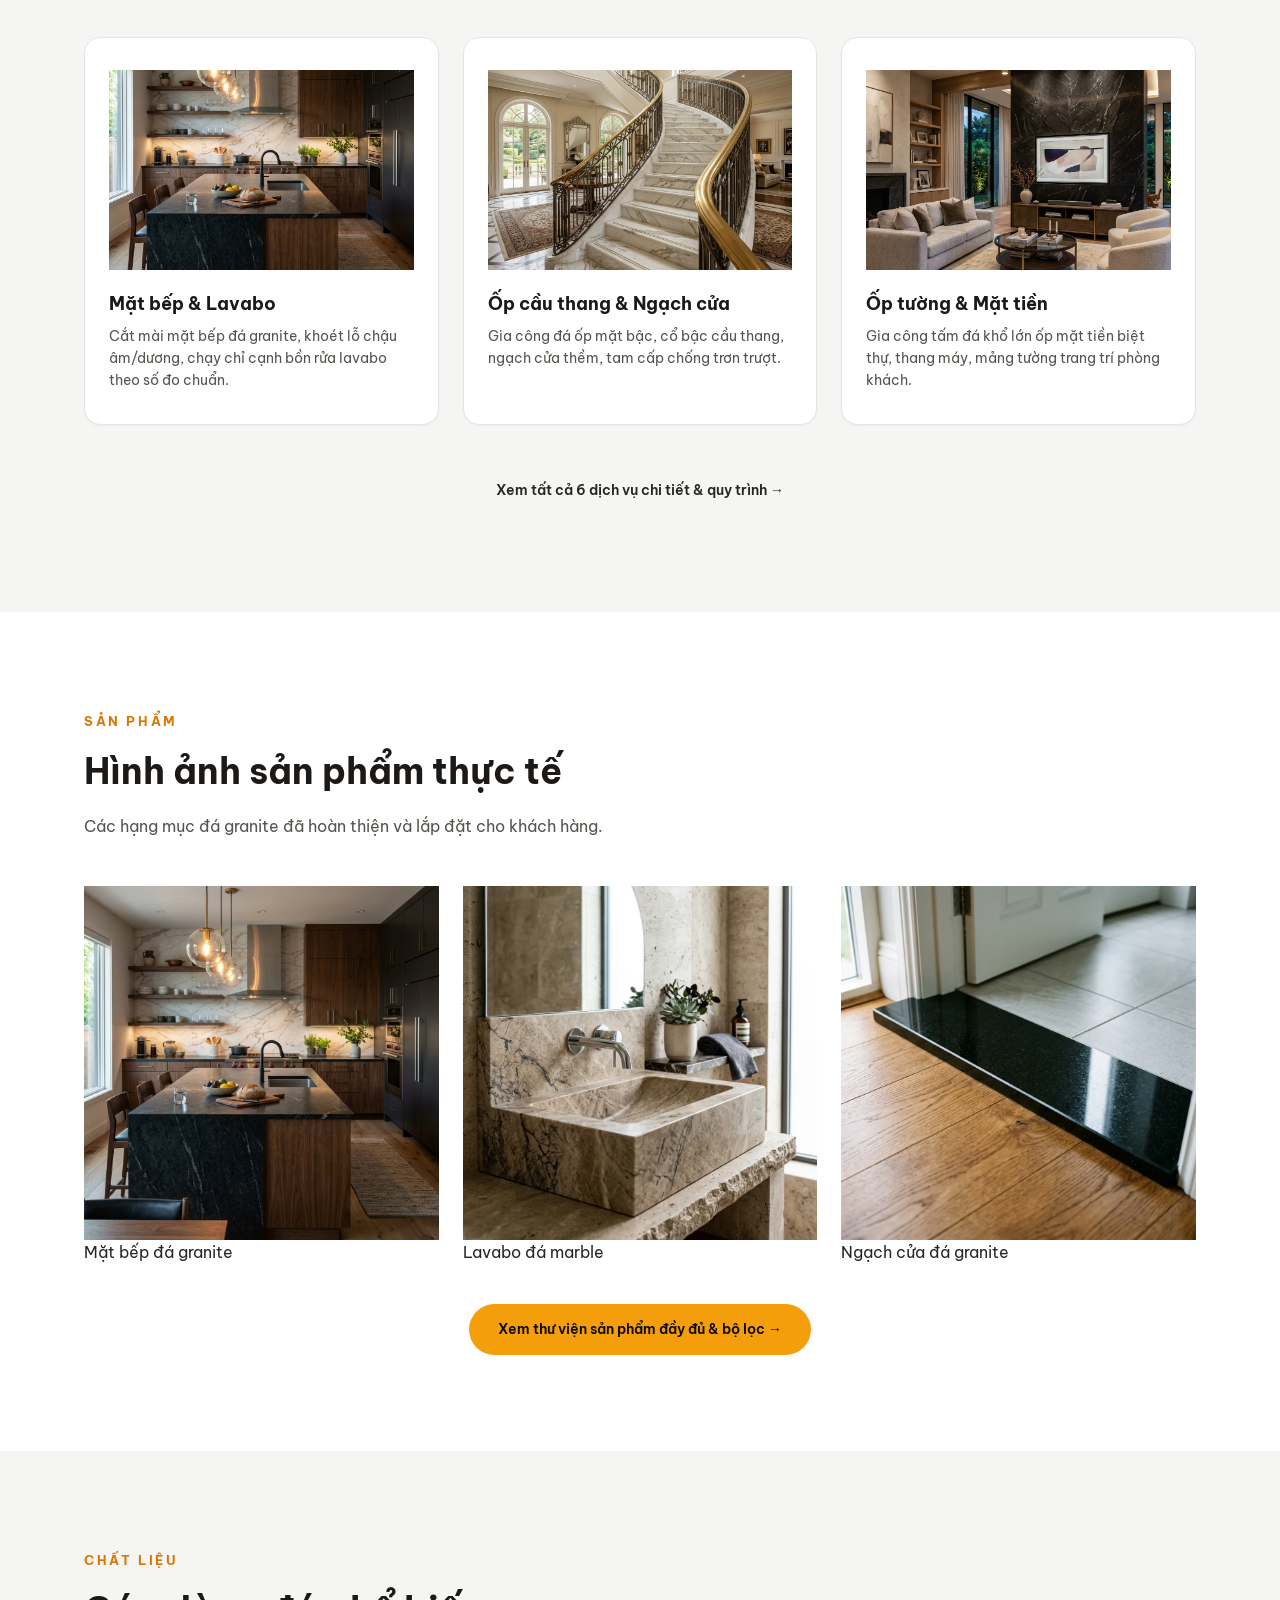
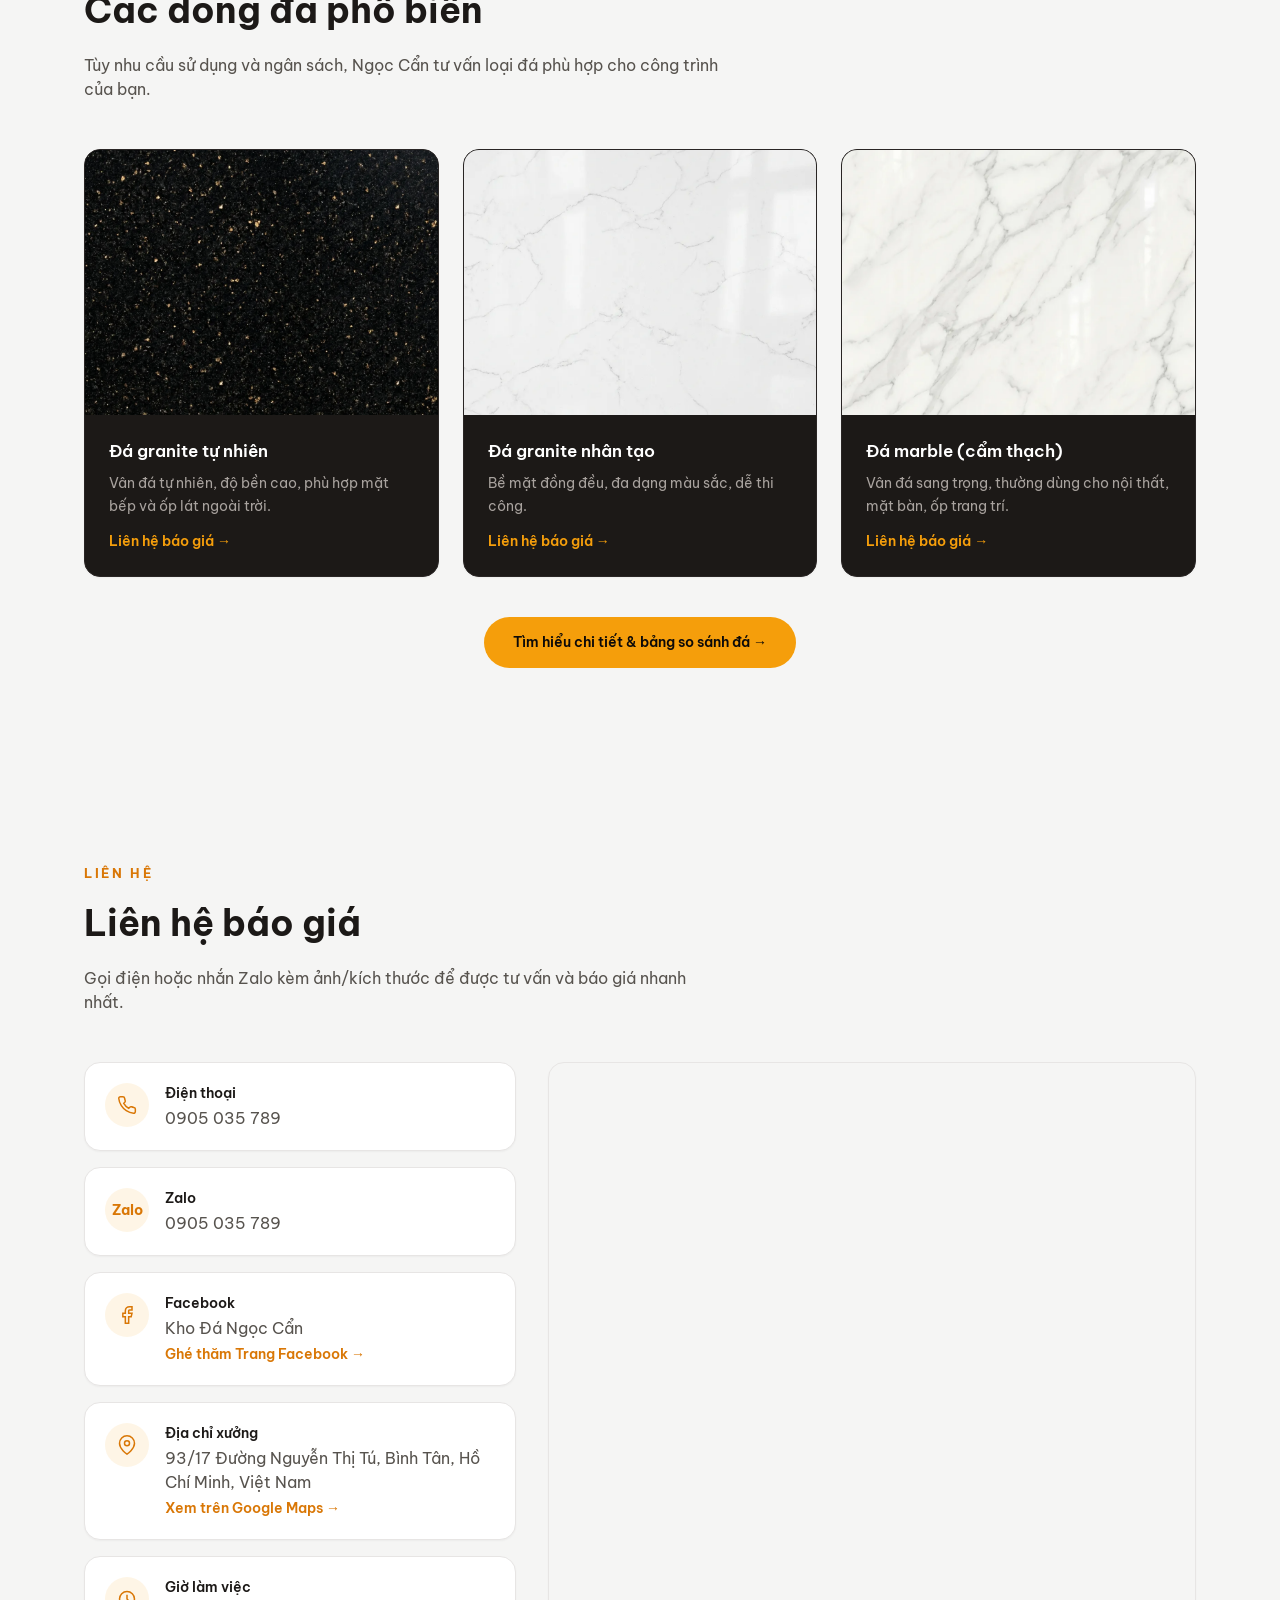
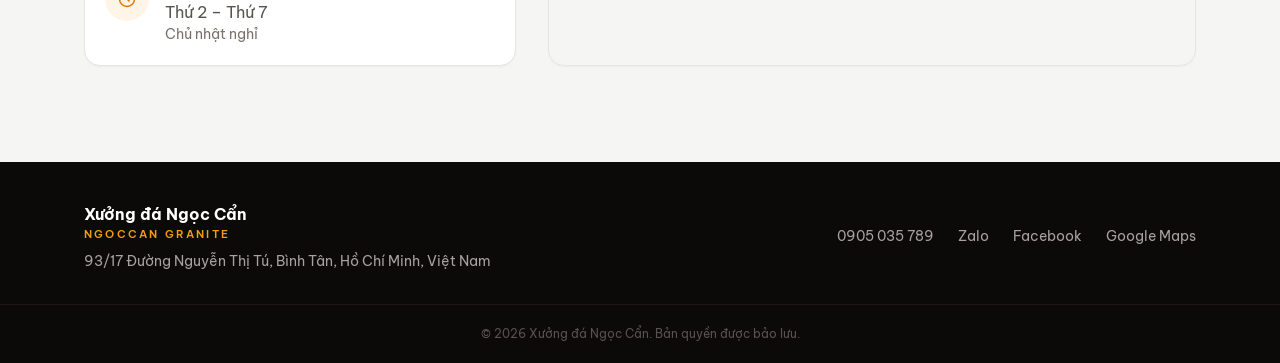
==== commit c6bcb9a3: "feat: add real photos to service cards on index.html" ====
--- a/index.html
+++ b/index.html
@@ -196,12 +196,9 @@
 
         <div class="grid grid-3">
           <div class="service-card">
-            <span class="service-icon">
-              <svg viewBox="0 0 24 24" fill="none" stroke="currentColor" stroke-width="1.8">
-                <rect x="3" y="3" width="18" height="18" rx="2" />
-                <path d="M3 9h18" />
-              </svg>
-            </span>
+            <div class="img-wrap aspect-square" style="border-radius: var(--radius-md); margin-bottom: 20px; overflow: hidden; height: 200px;">
+              <img src="images/kitchen.webp" alt="Mặt bếp & Lavabo đá granite" loading="lazy" style="width: 100%; height: 100%; object-fit: cover;" />
+            </div>
             <h3>Mặt bếp & Lavabo</h3>
             <p>
               Cắt mài mặt bếp đá granite, khoét lỗ chậu âm/dương, chạy chỉ
@@ -210,11 +207,9 @@
           </div>
 
           <div class="service-card">
-            <span class="service-icon">
-              <svg viewBox="0 0 24 24" fill="none" stroke="currentColor" stroke-width="1.8">
-                <path d="M3 21h18M3 15h14M3 9h10M3 3h6" />
-              </svg>
-            </span>
+            <div class="img-wrap aspect-square" style="border-radius: var(--radius-md); margin-bottom: 20px; overflow: hidden; height: 200px;">
+              <img src="images/stairs.webp" alt="Ốp cầu thang & Ngạch cửa đá granite" loading="lazy" style="width: 100%; height: 100%; object-fit: cover;" />
+            </div>
             <h3>Ốp cầu thang & Ngạch cửa</h3>
             <p>
               Gia công đá ốp mặt bậc, cổ bậc cầu thang, ngạch cửa thềm, tam
@@ -223,11 +218,9 @@
           </div>
 
           <div class="service-card">
-            <span class="service-icon">
-              <svg viewBox="0 0 24 24" fill="none" stroke="currentColor" stroke-width="1.8">
-                <path d="M12 2L2 7l10 5 10-5-10-5zM2 17l10 5 10-5M2 12l10 5 10-5" />
-              </svg>
-            </span>
+            <div class="img-wrap aspect-square" style="border-radius: var(--radius-md); margin-bottom: 20px; overflow: hidden; height: 200px;">
+              <img src="images/about_finished.webp" alt="Ốp tường & Mặt tiền đá" loading="lazy" style="width: 100%; height: 100%; object-fit: cover;" />
+            </div>
             <h3>Ốp tường & Mặt tiền</h3>
             <p>
               Gia công tấm đá khổ lớn ốp mặt tiền biệt thự, thang máy, mảng
--- a/css/styles.css
+++ b/css/styles.css
@@ -584,6 +584,50 @@
   color: var(--amber-400);
 }
 
+/* ---------- Service Cards ---------- */
+.service-card {
+  background: var(--white);
+  padding: 32px 24px;
+  border-radius: var(--radius-lg);
+  border: 1px solid var(--stone-200);
+  box-shadow: 0 1px 2px rgba(0, 0, 0, 0.04);
+  transition: transform 0.3s cubic-bezier(0.16, 1, 0.3, 1),
+              box-shadow 0.3s cubic-bezier(0.16, 1, 0.3, 1),
+              border-color 0.3s cubic-bezier(0.16, 1, 0.3, 1);
+}
+.service-card:hover {
+  transform: translateY(-4px);
+  border-color: rgba(245, 158, 11, 0.3);
+  box-shadow: 0 12px 30px rgba(0, 0, 0, 0.08);
+}
+.service-icon {
+  display: inline-flex;
+  align-items: center;
+  justify-content: center;
+  width: 48px;
+  height: 48px;
+  border-radius: var(--radius-lg);
+  background: rgba(245, 158, 11, 0.1);
+  color: var(--amber-600);
+  margin-bottom: 20px;
+}
+.service-icon svg {
+  width: 24px;
+  height: 24px;
+}
+.service-card h3 {
+  font-size: 18px;
+  font-weight: 700;
+  color: var(--stone-900);
+  margin-bottom: 8px;
+}
+.service-card p {
+  font-size: 14px;
+  color: var(--stone-600);
+  line-height: 1.6;
+  margin: 0;
+}
+
 /* ---------- Gallery ---------- */
 .gallery-item {
   text-align: left;
